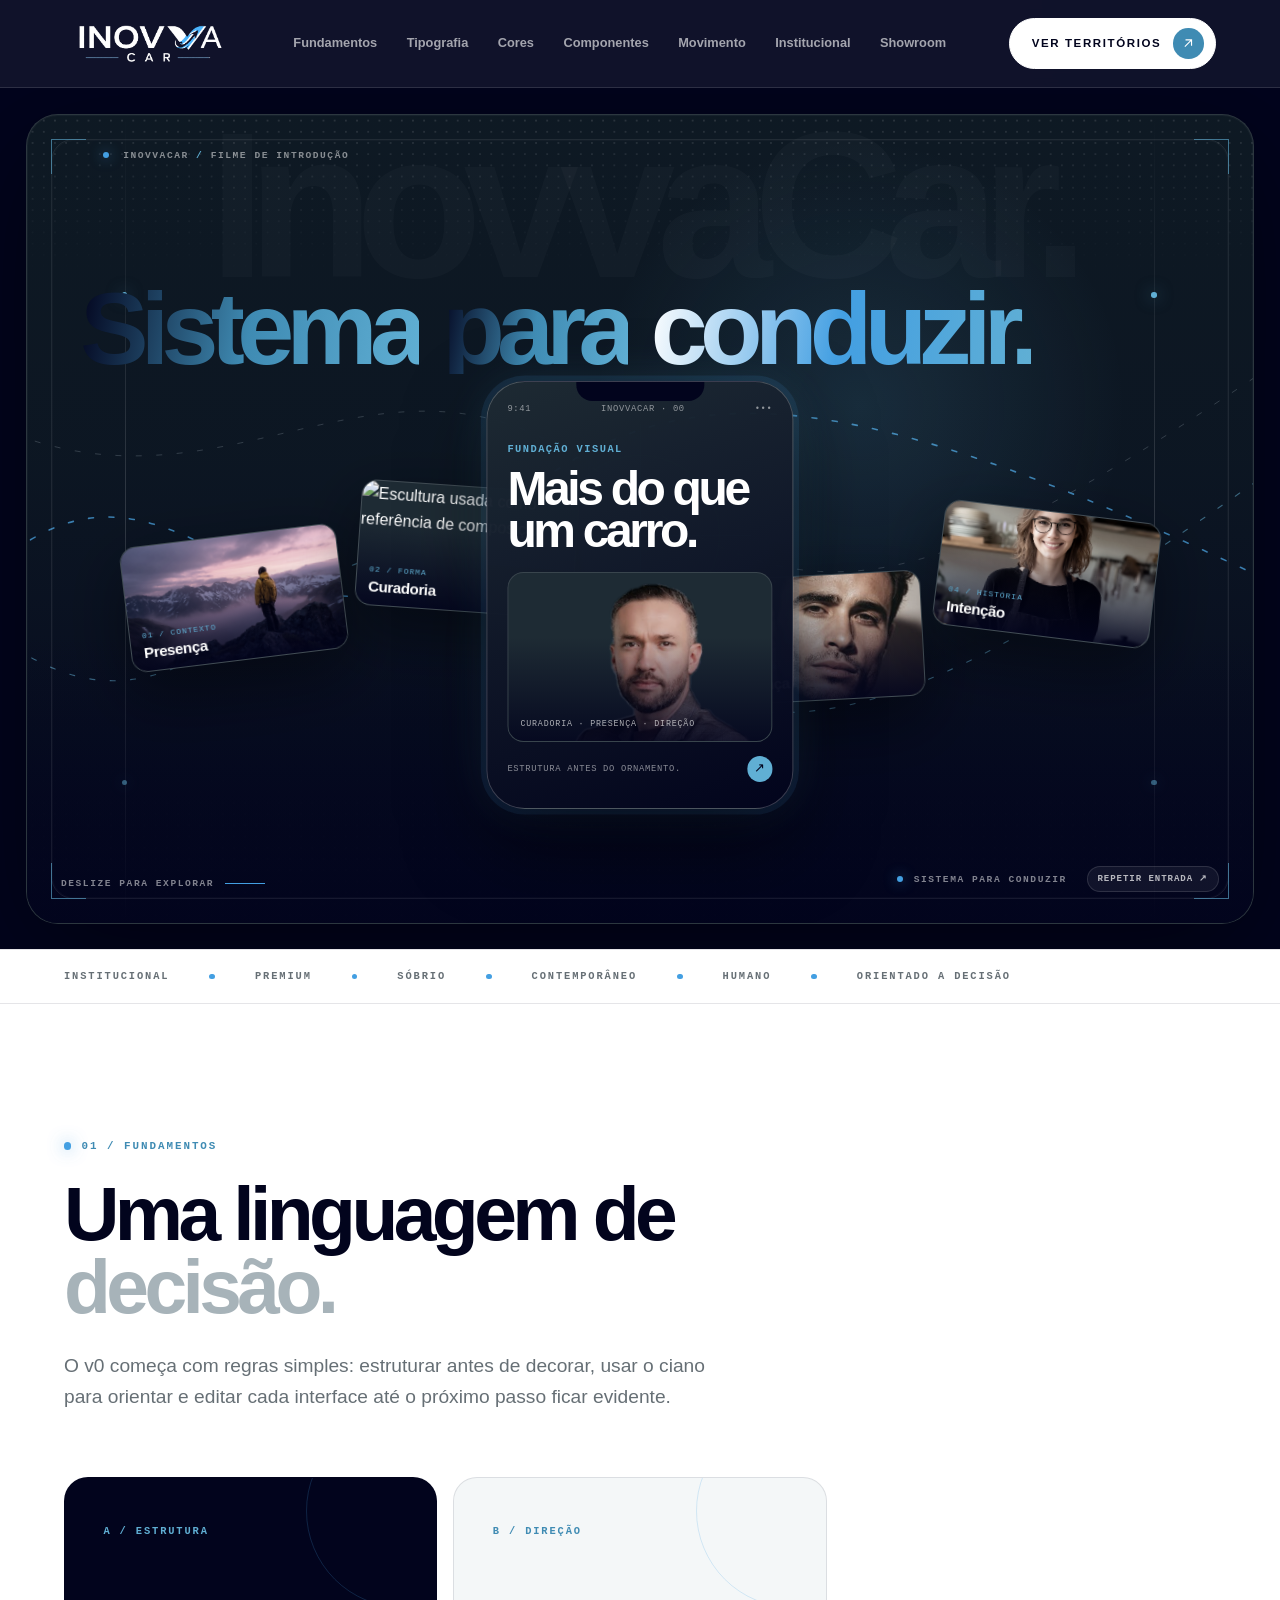
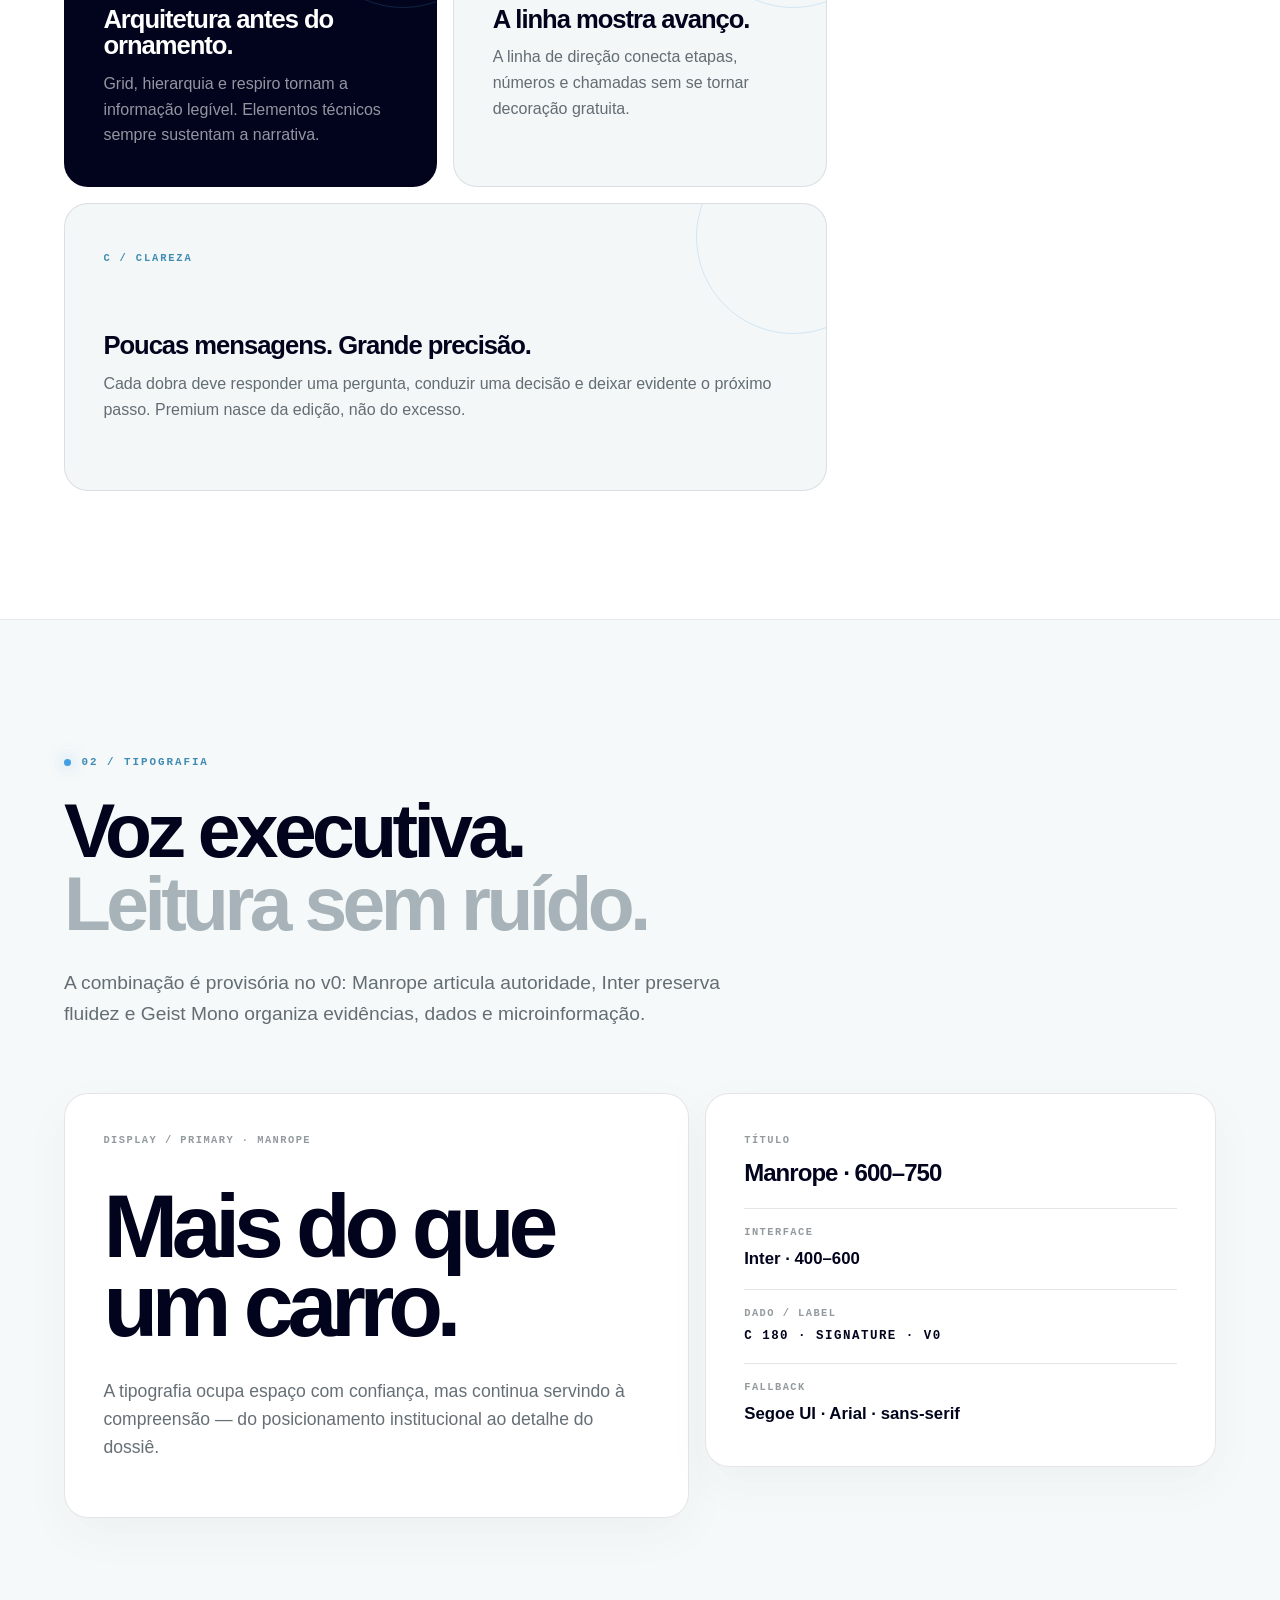
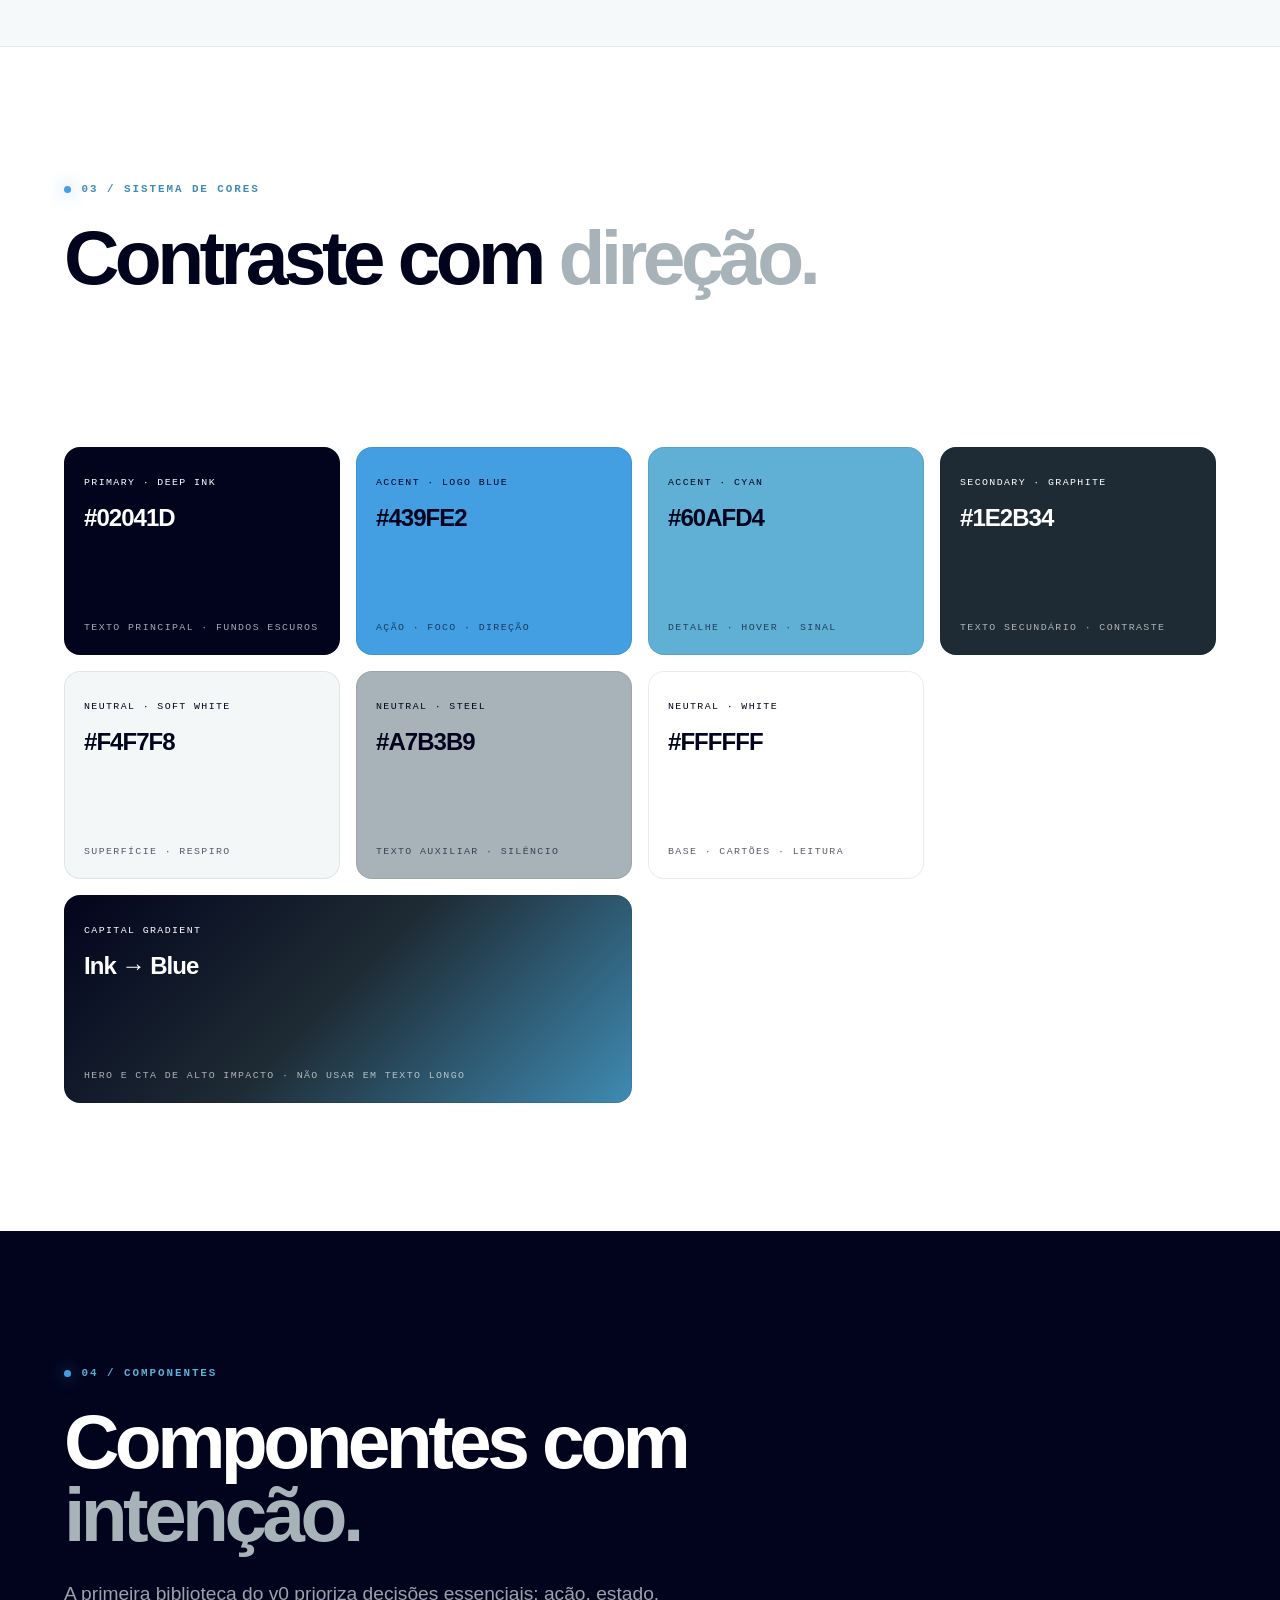
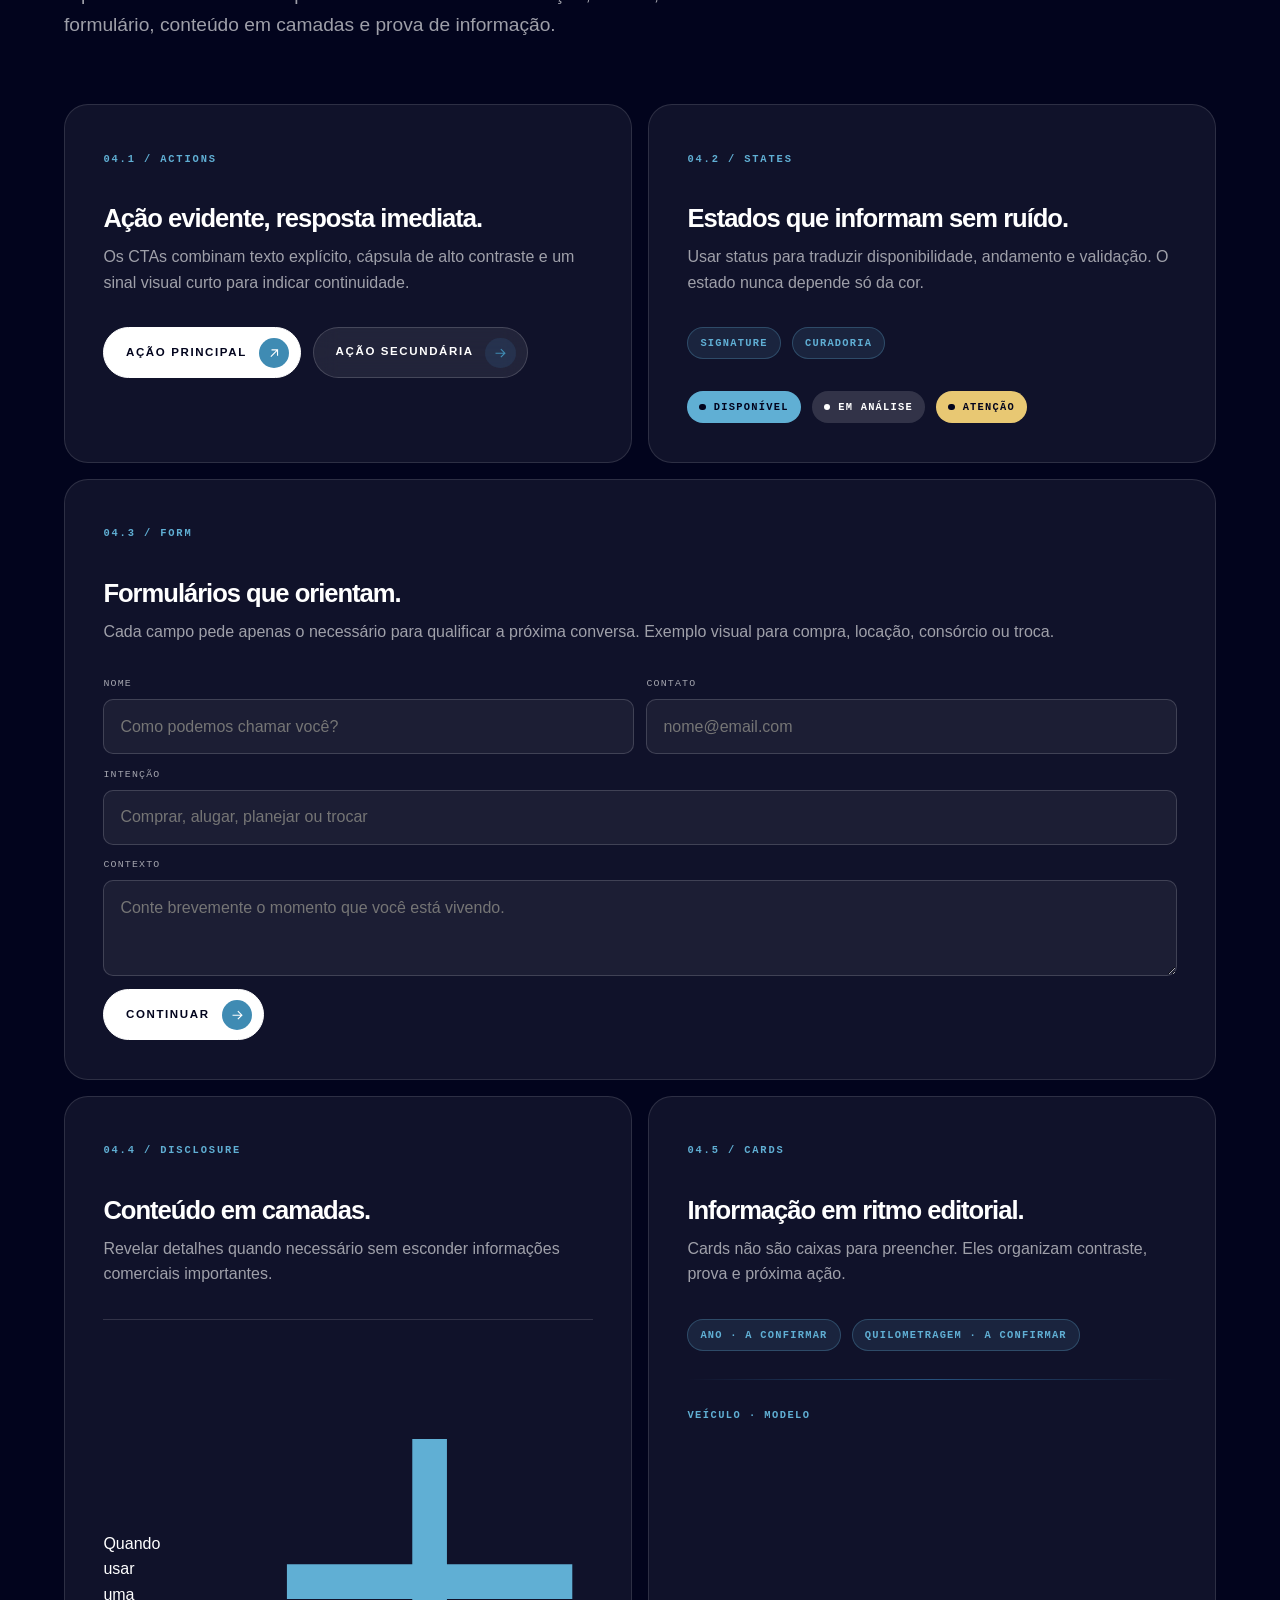
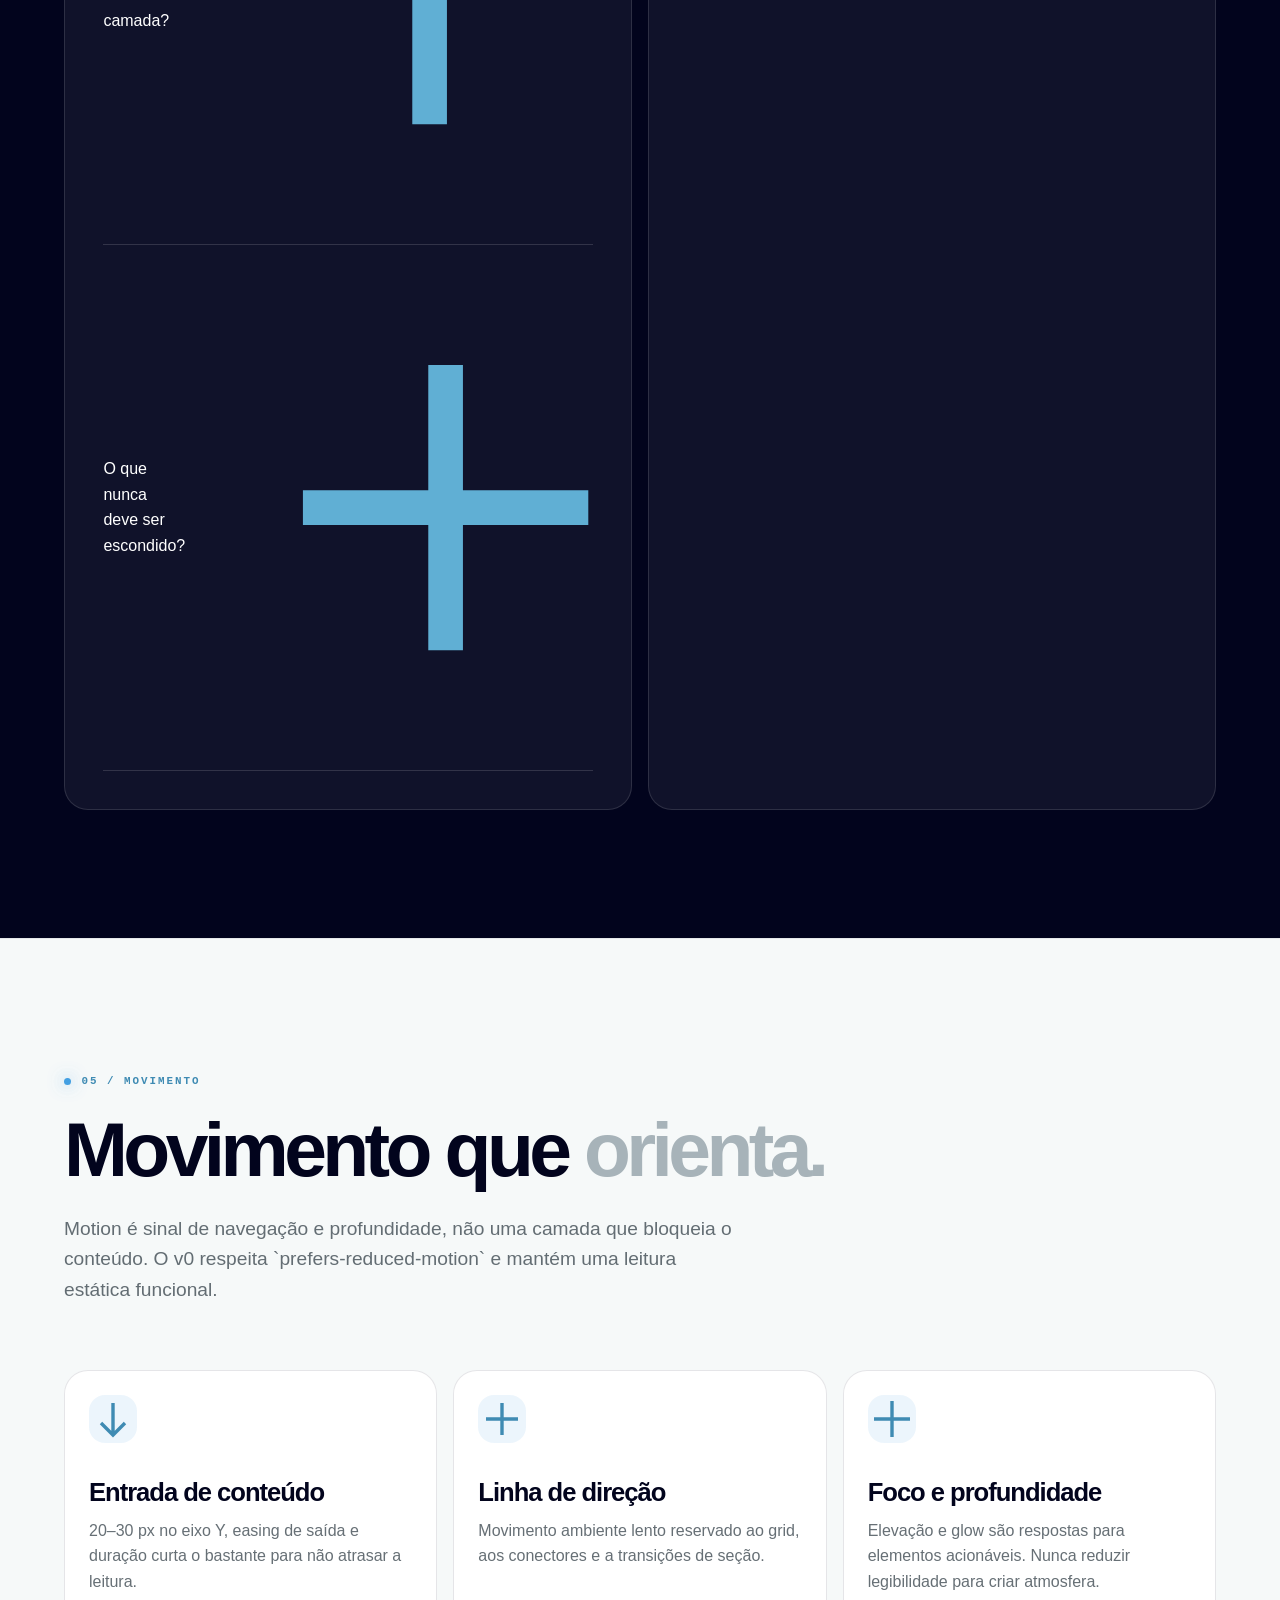
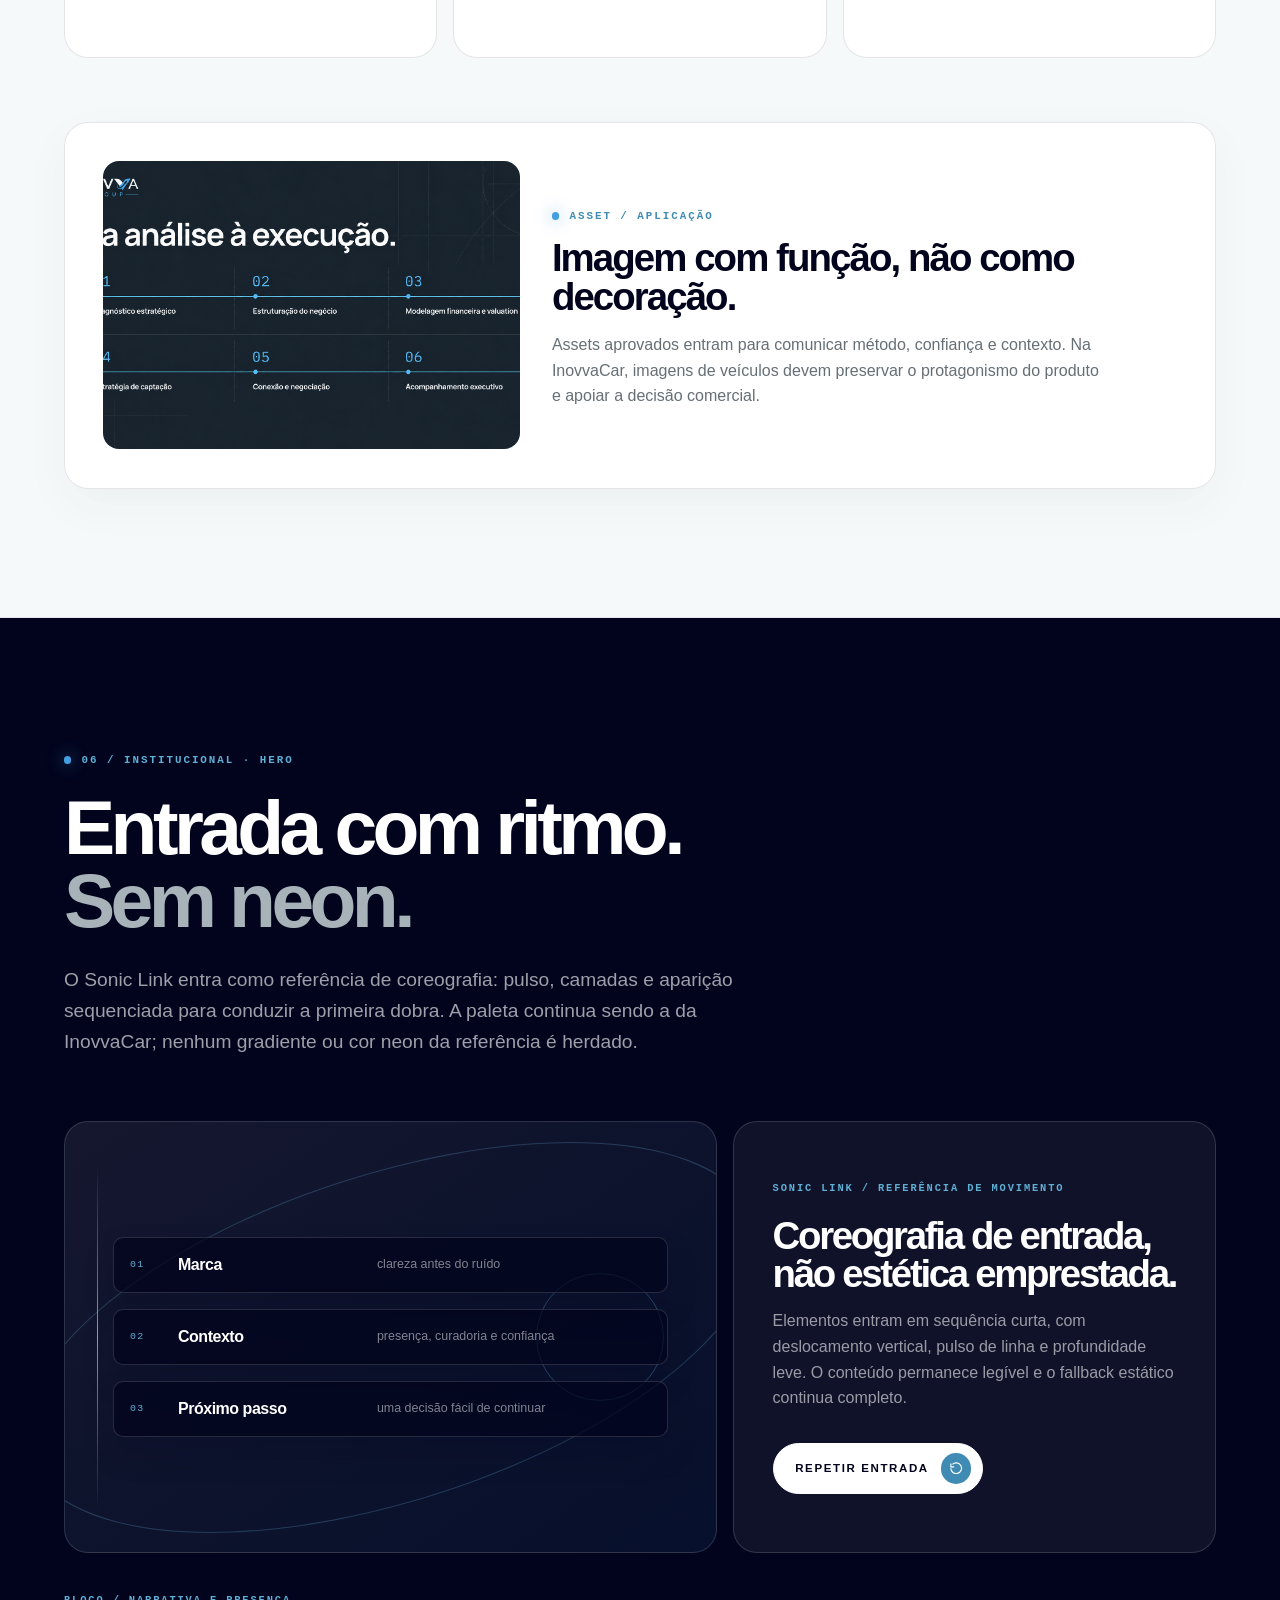
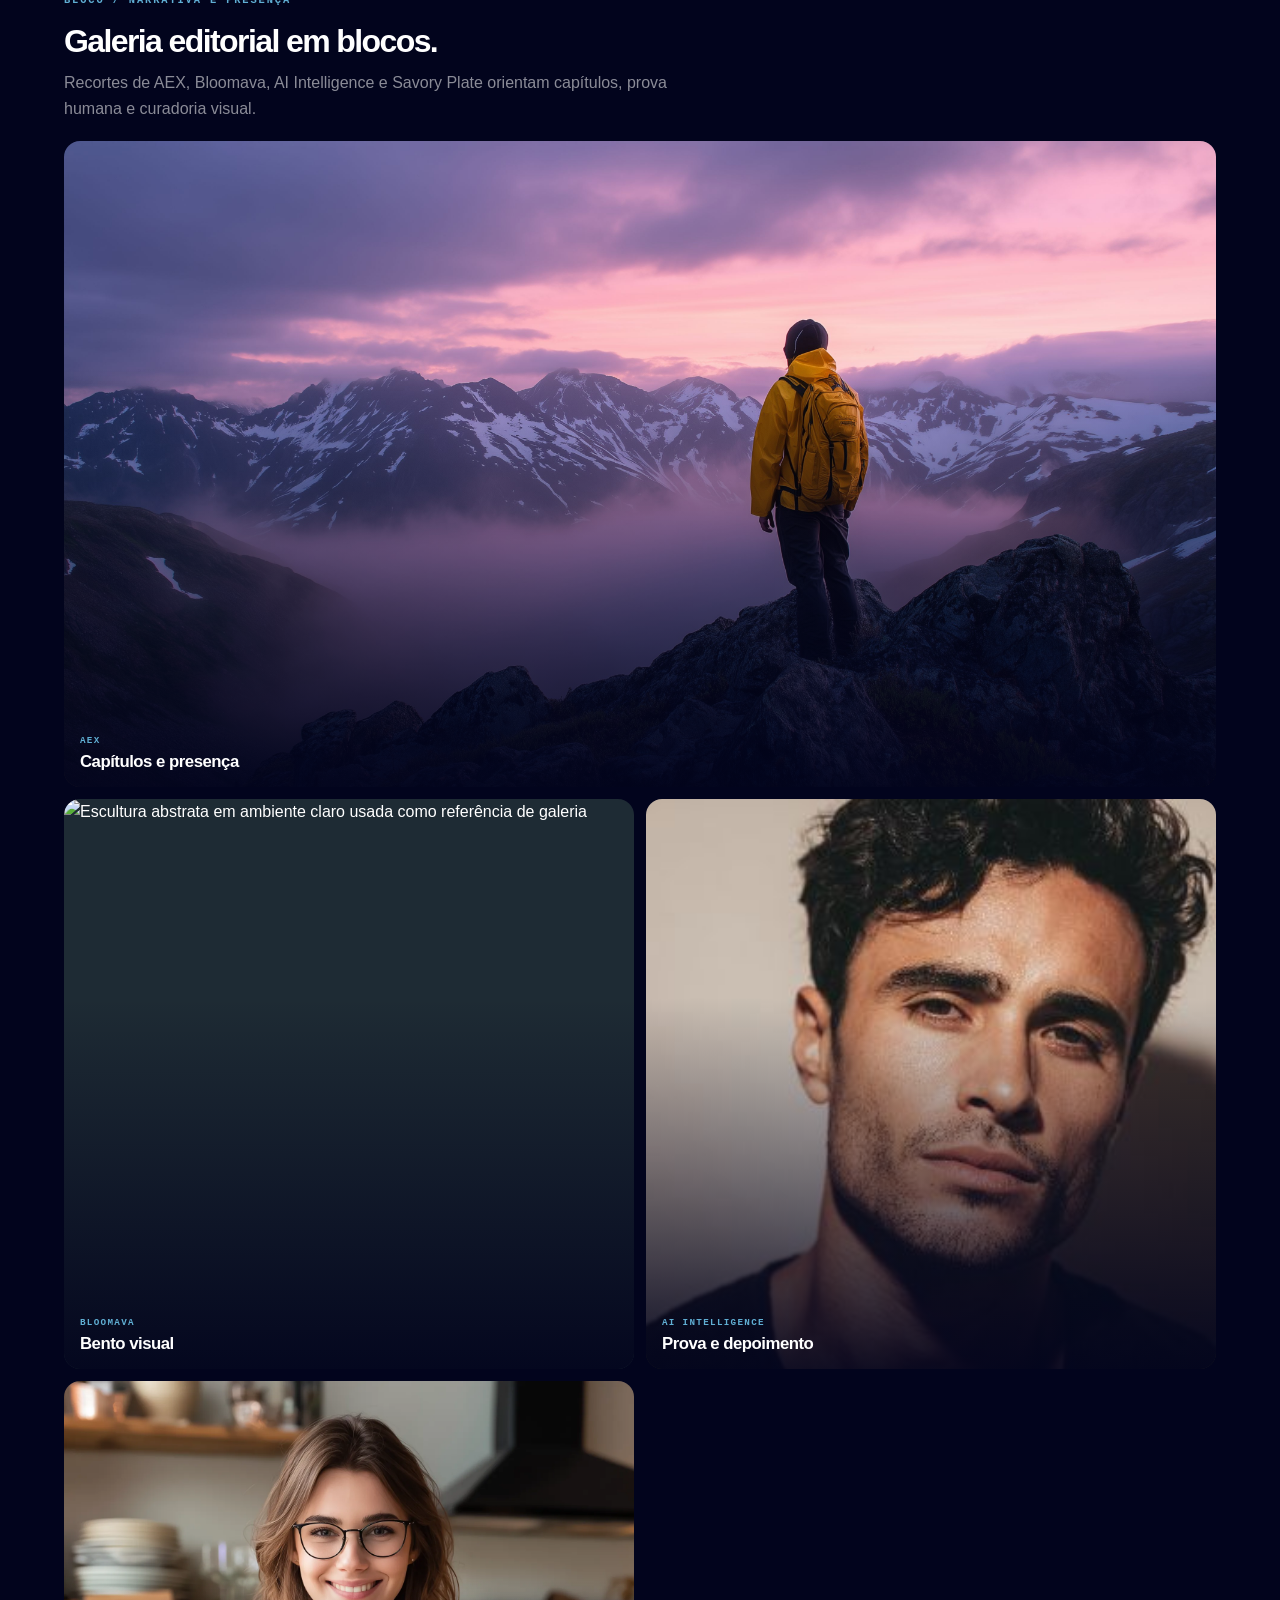
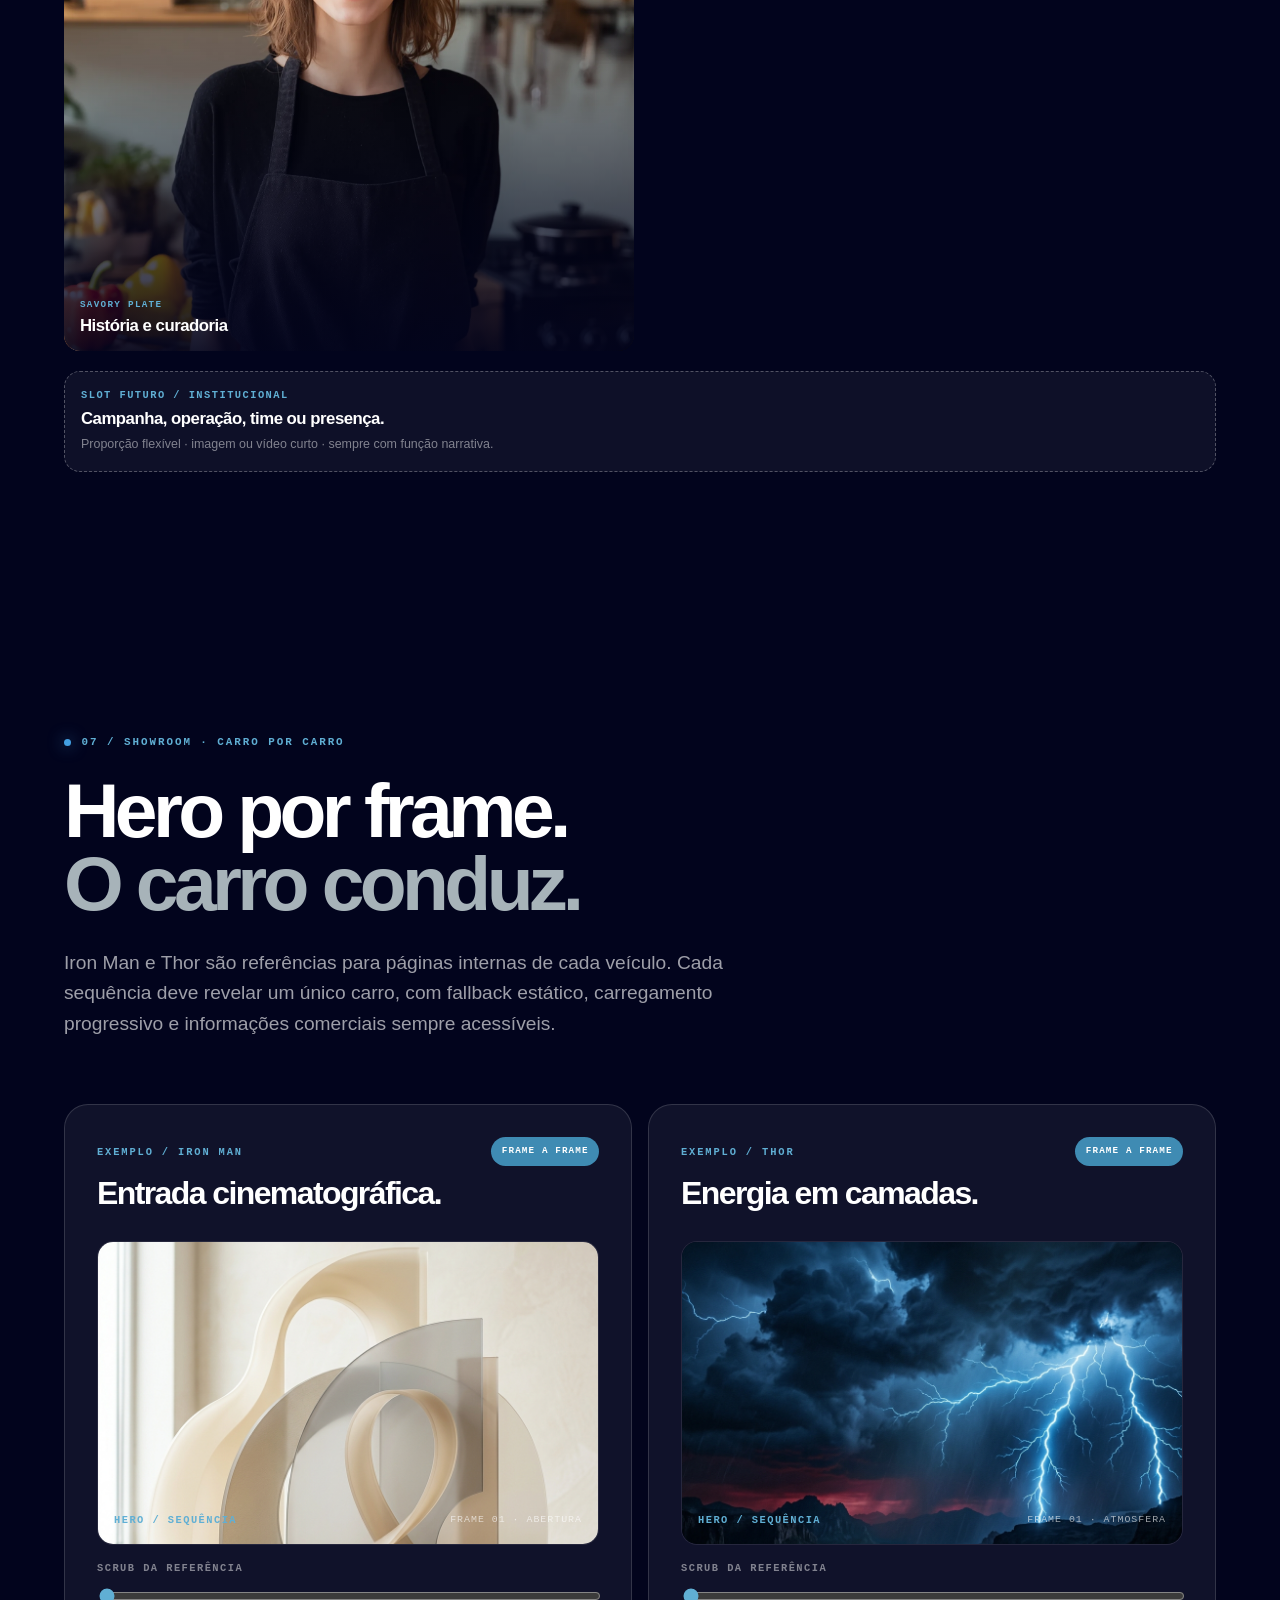
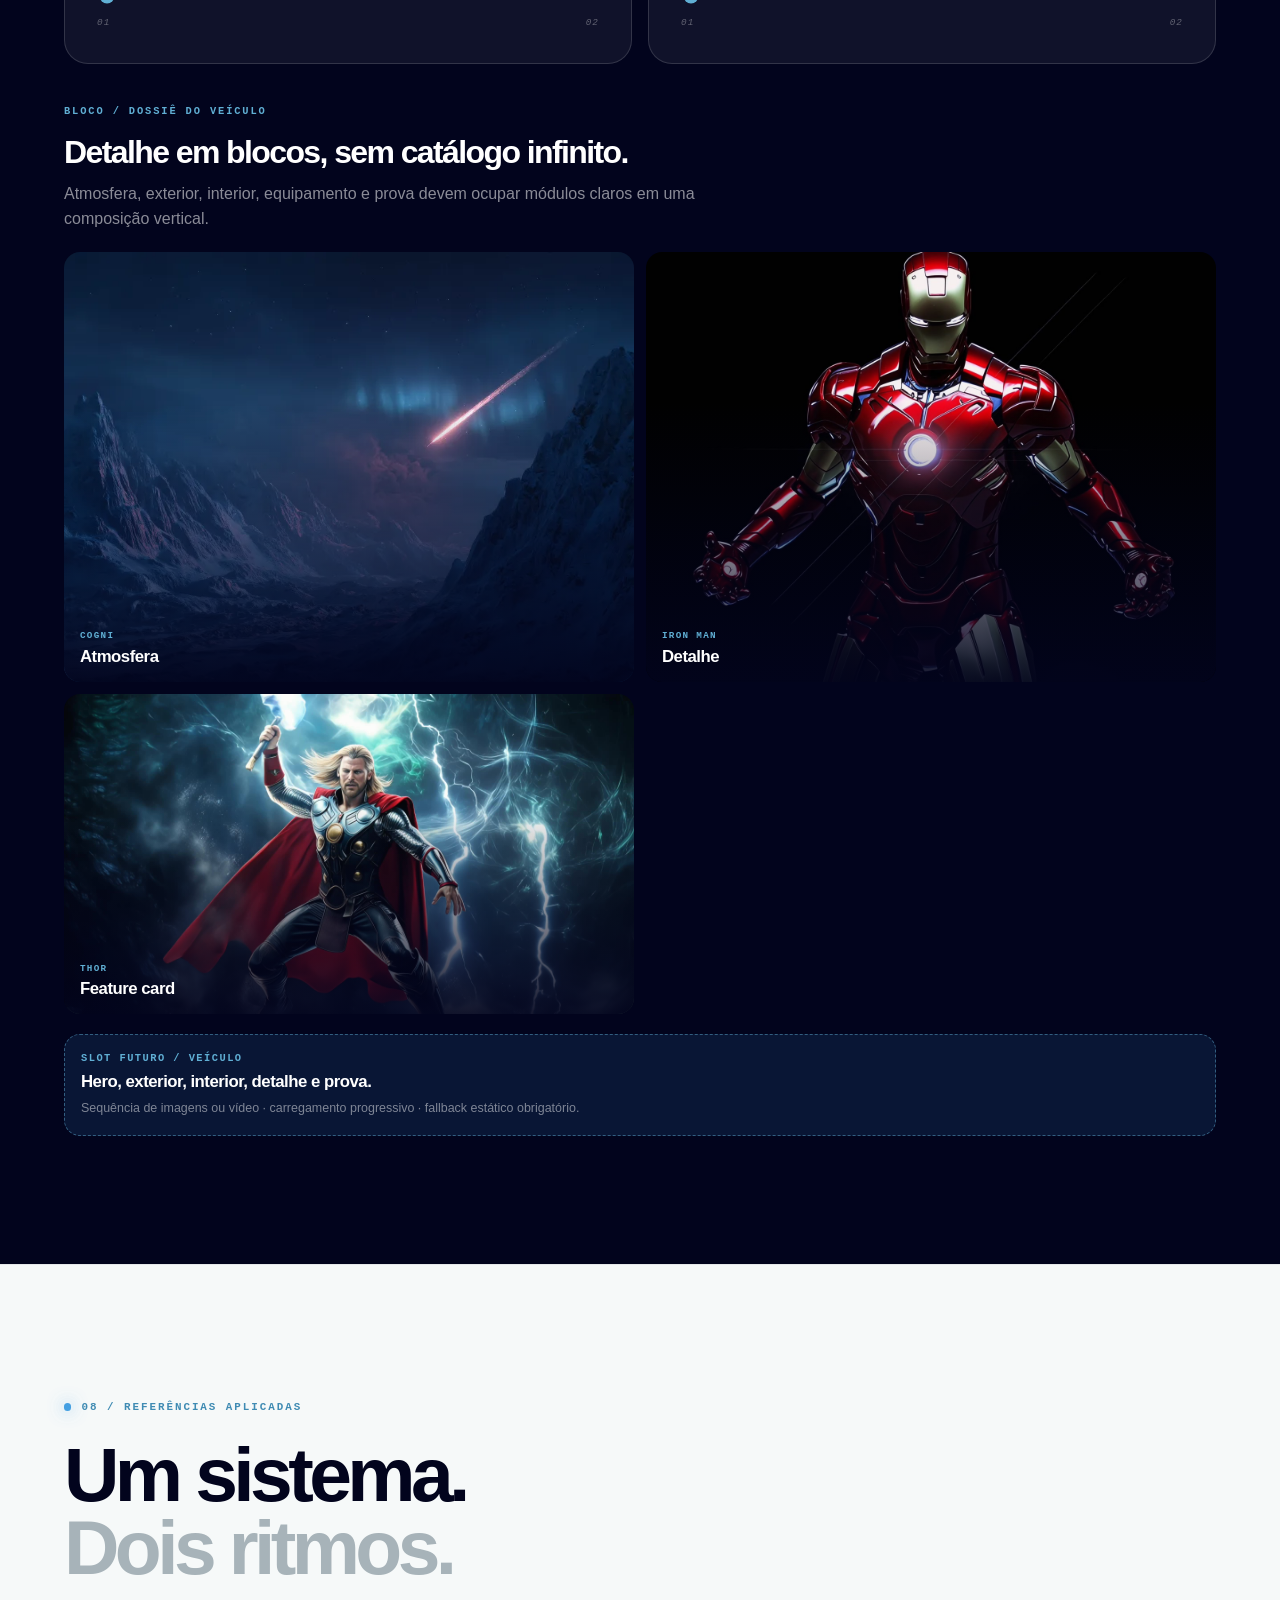
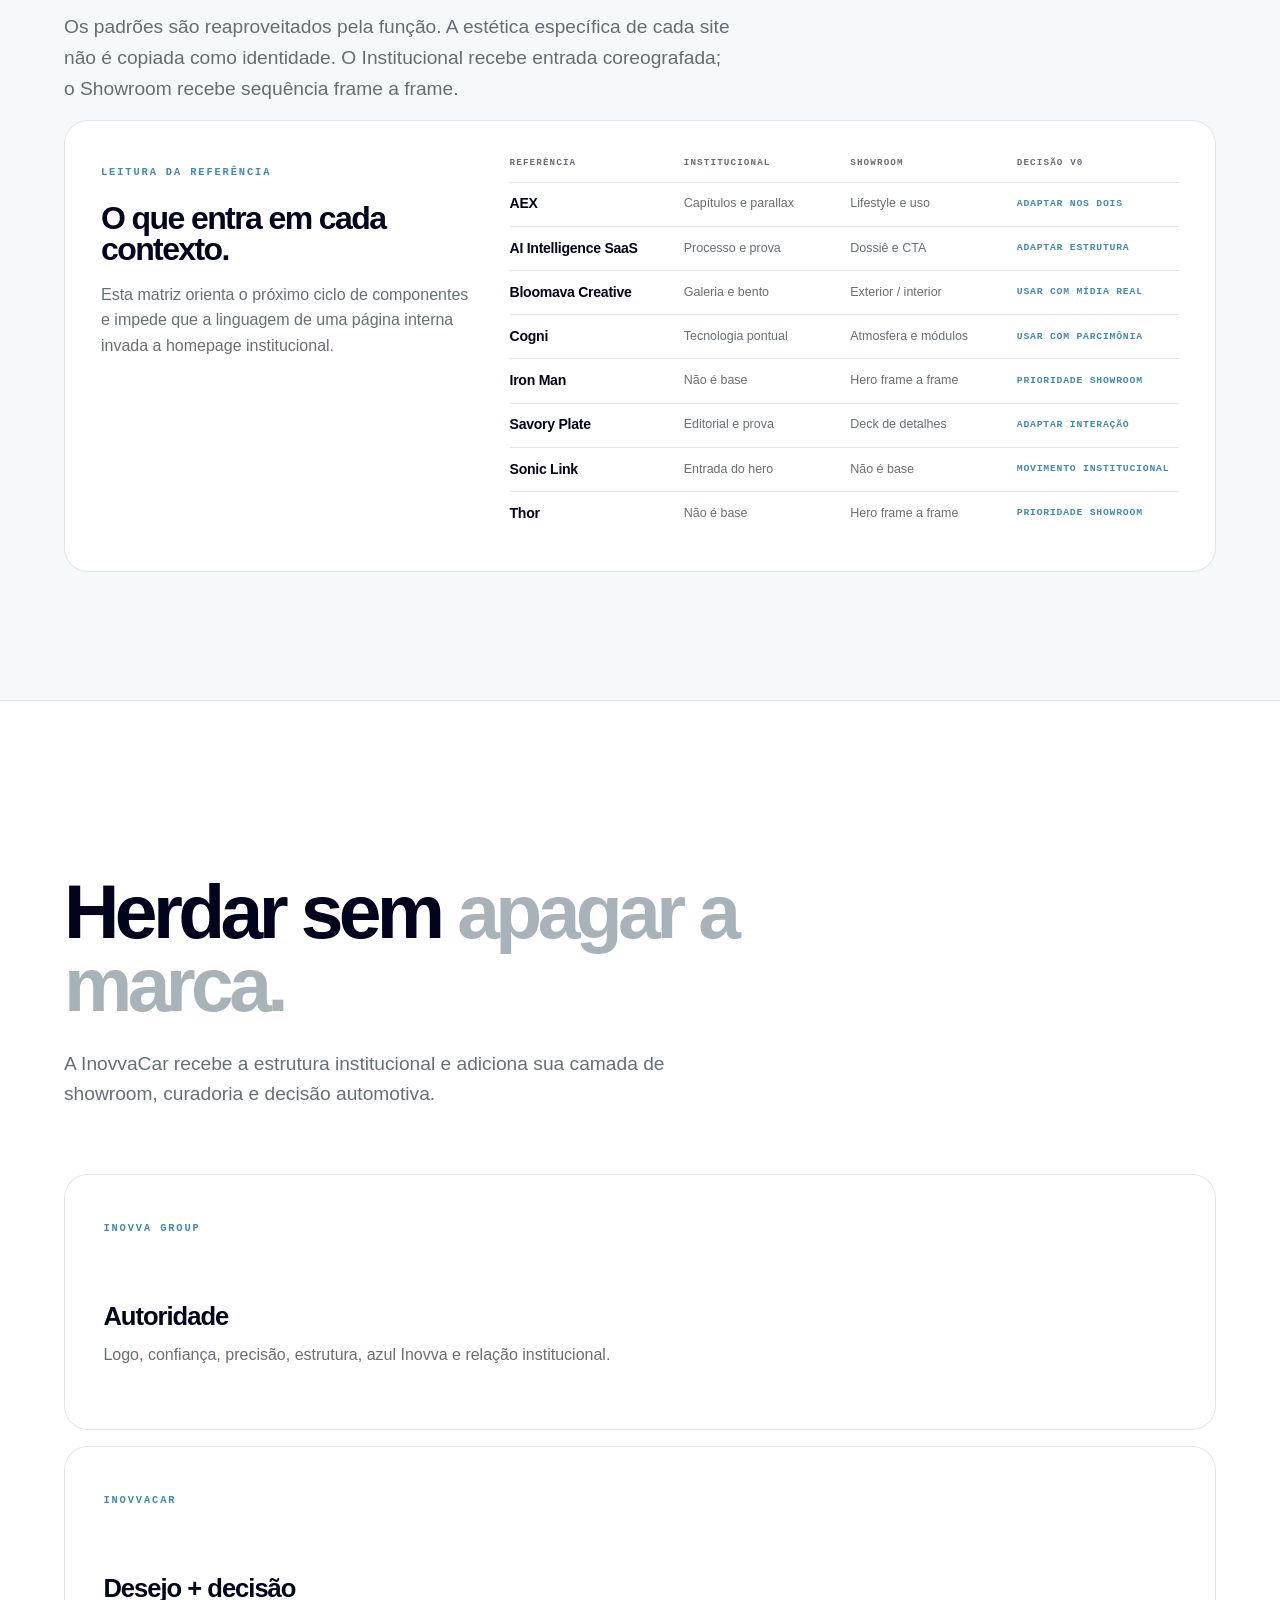
==== design-system/index.html @ fdee08dd "first commit" ====
<!doctype html>
<html lang="pt-BR">
  <head>
    <meta charset="utf-8" />
    <meta name="viewport" content="width=device-width, initial-scale=1" />
    <meta name="theme-color" content="#02041d" />
    <meta name="description" content="Design System v0 da InovvaCar, herdando fundamentos institucionais da Inovva Group." />
    <title>InovvaCar — Design System v0</title>
    <link rel="stylesheet" href="styles/tokens.css" />
    <link rel="stylesheet" href="styles/base.css" />
    <link rel="stylesheet" href="styles/components.css" />
    <link rel="stylesheet" href="styles/motion.css" />
  </head>
  <body>
    <a class="skip-link" href="#main-content">Pular para o conteúdo</a>

    <div class="page-shell">
      <header class="site-header">
        <a class="brand-lockup" href="#top" aria-label="InovvaCar — voltar ao início">
          <img src="assets/brand/inovvacar-logo-claro.png" alt="InovvaCar" />
        </a>

        <nav class="site-nav" aria-label="Navegação principal">
          <a href="#fundamentos">Fundamentos</a>
          <a href="#tipografia">Tipografia</a>
          <a href="#cores">Cores</a>
          <a href="#componentes">Componentes</a>
          <a href="#movimento">Movimento</a>
          <a href="#institucional">Institucional</a>
          <a href="#showroom">Showroom</a>
        </nav>

        <div class="header-actions">
          <a class="button button--dark" href="#institucional">
            Ver territórios
            <svg viewBox="0 0 24 24" fill="none" stroke="currentColor" stroke-width="1.7" aria-hidden="true"><path d="m7 17 10-10M8 7h9v9" /></svg>
          </a>
          <button class="menu-trigger" type="button" data-menu-trigger aria-expanded="false" aria-controls="mobile-menu" aria-label="Abrir menu">
            <svg viewBox="0 0 24 24" fill="none" stroke="currentColor" stroke-width="1.6" aria-hidden="true"><path d="M4 7h16M4 12h16M4 17h16" /></svg>
          </button>
        </div>
      </header>

      <nav class="mobile-menu" id="mobile-menu" data-mobile-menu aria-label="Navegação móvel">
        <a href="#fundamentos">Fundamentos</a>
        <a href="#tipografia">Tipografia</a>
        <a href="#cores">Cores</a>
        <a href="#componentes">Componentes</a>
        <a href="#movimento">Movimento</a>
        <a href="#institucional">Institucional</a>
        <a href="#showroom">Showroom</a>
        <span class="mono-label">InovvaCar · Design System v0</span>
      </nav>

      <main id="main-content">
        <section class="hero hero--sonic" id="top" data-sonic-hero>
          <div class="hero-sonic__stage is-intro" data-sonic-stage>
            <div class="hero-sonic__dots" aria-hidden="true"></div>
            <div class="hero-sonic__wash" aria-hidden="true"></div>
            <svg class="hero-sonic__wave" viewBox="0 0 1200 700" preserveAspectRatio="none" aria-hidden="true">
              <path class="hero-sonic__wave-line hero-sonic__wave-line--one" d="M-30 390 C150 250 250 520 430 370 S760 210 1230 410" />
              <path class="hero-sonic__wave-line hero-sonic__wave-line--two" d="M-30 450 C190 600 270 270 490 420 S820 560 1230 300" />
              <path class="hero-sonic__wave-line hero-sonic__wave-line--three" d="M-30 270 C200 360 350 170 560 310 S880 420 1230 210" />
            </svg>
            <span class="hero-sonic__inner-frame" aria-hidden="true"></span>
            <span class="hero-sonic__corner hero-sonic__corner--top-left" aria-hidden="true"></span>
            <span class="hero-sonic__corner hero-sonic__corner--top-right" aria-hidden="true"></span>
            <span class="hero-sonic__corner hero-sonic__corner--bottom-left" aria-hidden="true"></span>
            <span class="hero-sonic__corner hero-sonic__corner--bottom-right" aria-hidden="true"></span>
            <span class="hero-sonic__axis hero-sonic__axis--left" aria-hidden="true"><i></i><i></i></span>
            <span class="hero-sonic__axis hero-sonic__axis--right" aria-hidden="true"><i></i><i></i></span>
            <span class="hero-sonic__crosshair" aria-hidden="true"></span>
            <span class="hero-sonic__sequence-label"><i></i> InovvaCar <b>/</b> Filme de introdução</span>

            <div class="hero-sonic__intro-word" data-sonic-intro-word aria-hidden="true">InovvaCar.</div>

            <h1 class="hero-sonic__main-title" data-sonic-main-title>
              <span class="hero-sonic__title-chunk">Sistema</span>
              <span class="hero-sonic__title-chunk">para</span>
              <span class="hero-sonic__title-chunk">conduzir.</span>
            </h1>

            <div class="hero-sonic__alt-title" data-sonic-alt-title aria-hidden="true">Clareza em movimento.</div>

            <div class="hero-sonic__resolve-title" data-sonic-resolve-title>
              <strong>Clareza para avançar.</strong>
              <span>Design System v0 · InovvaCar</span>
            </div>

            <div class="hero-sonic__device" data-sonic-device aria-label="Amostra central da aplicação do Design System InovvaCar">
              <div class="hero-sonic__device-notch" aria-hidden="true"></div>
              <div class="hero-sonic__device-top"><span>9:41</span><span>INOVVACAR · 00</span><span>•••</span></div>
              <div class="hero-sonic__device-head"><span class="mono-label">Fundação visual</span><strong>Mais do que<br />um carro.</strong></div>
              <div class="hero-sonic__device-media"><img src="assets/people/maicon-crossed-arms.png" alt="Pessoa em uma composição institucional da InovvaCar" /><span>Curadoria · presença · direção</span></div>
              <div class="hero-sonic__device-footer"><span>Estrutura antes do ornamento.</span><i>↗</i></div>
            </div>

            <div class="hero-sonic__cards" data-sonic-cards aria-label="Camadas visuais da composição do hero">
              <figure class="hero-sonic__card hero-sonic__card--one"><img src="assets/references/institutional/aex-mountain.jpg" alt="Paisagem usada como referência de narrativa" /><figcaption><span>01 / Contexto</span><strong>Presença</strong></figcaption></figure>
              <figure class="hero-sonic__card hero-sonic__card--two"><img src="assets/references/institutional/bloomava-sculpture.jpg" alt="Escultura usada como referência de composição" /><figcaption><span>02 / Forma</span><strong>Curadoria</strong></figcaption></figure>
              <figure class="hero-sonic__card hero-sonic__card--three"><img src="assets/references/institutional/ai-intelligence-portrait.jpg" alt="Retrato usado como referência de prova humana" /><figcaption><span>03 / Prova</span><strong>Confiança</strong></figcaption></figure>
              <figure class="hero-sonic__card hero-sonic__card--four"><img src="assets/references/institutional/savory-editorial.webp" alt="Retrato editorial usado como referência de narrativa" /><figcaption><span>04 / História</span><strong>Intenção</strong></figcaption></figure>
            </div>

            <div class="hero-sonic__flash" data-sonic-flash aria-hidden="true"></div>
            <div class="hero-sonic__meta-rail"><i></i><span data-sonic-meta>Fundação visual · InovvaCar</span><button type="button" data-sonic-replay>Repetir entrada ↗</button></div>
            <div class="hero-sonic__scroll-cue" aria-hidden="true"><span>Deslize para explorar</span><i></i></div>
          </div>
        </section>

        <div class="attribute-band" aria-label="Atributos do sistema">
          <span>Institucional</span><span>Premium</span><span>Sóbrio</span><span>Contemporâneo</span><span>Humano</span><span>Orientado a decisão</span>
        </div>

        <section class="section" id="fundamentos">
          <div class="container">
            <span class="eyebrow js-reveal">01 / Fundamentos</span>
            <h2 class="section-heading js-reveal js-reveal--delay-1">Uma linguagem de <span>decisão.</span></h2>
            <p class="section-intro js-reveal js-reveal--delay-2">O v0 começa com regras simples: estruturar antes de decorar, usar o ciano para orientar e editar cada interface até o próximo passo ficar evidente.</p>

            <div class="principles-grid" data-glow-grid>
              <article class="principle-card principle-card--dark js-reveal" data-glow-card>
                <span class="card-kicker">A / Estrutura</span>
                <h3>Arquitetura antes do ornamento.</h3>
                <p>Grid, hierarquia e respiro tornam a informação legível. Elementos técnicos sempre sustentam a narrativa.</p>
              </article>
              <article class="principle-card js-reveal js-reveal--delay-1" data-glow-card>
                <span class="card-kicker">B / Direção</span>
                <h3>A linha mostra avanço.</h3>
                <p>A linha de direção conecta etapas, números e chamadas sem se tornar decoração gratuita.</p>
              </article>
              <article class="principle-card principle-card--wide js-reveal js-reveal--delay-2" data-glow-card>
                <span class="card-kicker">C / Clareza</span>
                <h3>Poucas mensagens. Grande precisão.</h3>
                <p>Cada dobra deve responder uma pergunta, conduzir uma decisão e deixar evidente o próximo passo. Premium nasce da edição, não do excesso.</p>
              </article>
            </div>
          </div>
        </section>

        <section class="section section--soft" id="tipografia">
          <div class="container">
            <span class="eyebrow js-reveal">02 / Tipografia</span>
            <h2 class="section-heading js-reveal js-reveal--delay-1">Voz executiva.<br /><span>Leitura sem ruído.</span></h2>
            <p class="section-intro js-reveal js-reveal--delay-2">A combinação é provisória no v0: Manrope articula autoridade, Inter preserva fluidez e Geist Mono organiza evidências, dados e microinformação.</p>

            <div class="type-layout">
              <article class="type-specimen js-reveal">
                <span class="mono-label">Display / Primary · Manrope</span>
                <div class="type-specimen__display">Mais do que um carro.</div>
                <p class="type-specimen__body">A tipografia ocupa espaço com confiança, mas continua servindo à compreensão — do posicionamento institucional ao detalhe do dossiê.</p>
              </article>
              <div class="type-notes js-reveal js-reveal--delay-1">
                <div class="type-note"><span class="mono-label">Título</span><div class="type-note__sample type-note__sample--display">Manrope · 600–750</div></div>
                <div class="type-note"><span class="mono-label">Interface</span><div class="type-note__sample">Inter · 400–600</div></div>
                <div class="type-note"><span class="mono-label">Dado / label</span><div class="type-note__sample type-note__sample--mono">C 180 · Signature · v0</div></div>
                <div class="type-note"><span class="mono-label">Fallback</span><div class="type-note__sample">Segoe UI · Arial · sans-serif</div></div>
              </div>
            </div>
          </div>
        </section>

        <section class="section" id="cores">
          <div class="container">
            <span class="eyebrow js-reveal">03 / Sistema de cores</span>
            <h2 class="section-heading js-reveal js-reveal--delay-1">Contraste com <span>direção.</span></h2>
            <p class="section-intro js-reveal js-reveal--delay-2">Deep Ink ancora confiança. Branco amplia respiro. O azul entra como movimento, prova e ação — nunca como massa indiscriminada.</p>

            <div class="swatch-grid">
              <article class="swatch-card swatch--ink js-reveal"><div><span class="swatch-card__label">Primary · Deep Ink</span><div class="swatch-card__value">#02041D</div></div><span class="swatch-card__meta">Texto principal · fundos escuros</span></article>
              <article class="swatch-card swatch--blue js-reveal js-reveal--delay-1"><div><span class="swatch-card__label">Accent · Logo Blue</span><div class="swatch-card__value">#439FE2</div></div><span class="swatch-card__meta">Ação · foco · direção</span></article>
              <article class="swatch-card swatch--cyan js-reveal js-reveal--delay-2"><div><span class="swatch-card__label">Accent · Cyan</span><div class="swatch-card__value">#60AFD4</div></div><span class="swatch-card__meta">Detalhe · hover · sinal</span></article>
              <article class="swatch-card swatch--graphite js-reveal js-reveal--delay-3"><div><span class="swatch-card__label">Secondary · Graphite</span><div class="swatch-card__value">#1E2B34</div></div><span class="swatch-card__meta">Texto secundário · contraste</span></article>
              <article class="swatch-card swatch--surface js-reveal"><div><span class="swatch-card__label">Neutral · Soft White</span><div class="swatch-card__value">#F4F7F8</div></div><span class="swatch-card__meta">Superfície · respiro</span></article>
              <article class="swatch-card swatch--silver js-reveal js-reveal--delay-1"><div><span class="swatch-card__label">Neutral · Steel</span><div class="swatch-card__value">#A7B3B9</div></div><span class="swatch-card__meta">Texto auxiliar · silêncio</span></article>
              <article class="swatch-card swatch--white js-reveal js-reveal--delay-2"><div><span class="swatch-card__label">Neutral · White</span><div class="swatch-card__value">#FFFFFF</div></div><span class="swatch-card__meta">Base · cartões · leitura</span></article>
              <article class="swatch-card swatch--gradient swatch-card--wide js-reveal js-reveal--delay-3"><div><span class="swatch-card__label">Capital Gradient</span><div class="swatch-card__value">Ink → Blue</div></div><span class="swatch-card__meta">Hero e CTA de alto impacto · não usar em texto longo</span></article>
            </div>
          </div>
        </section>

        <section class="section section--dark" id="componentes">
          <div class="container">
            <span class="eyebrow js-reveal">04 / Componentes</span>
            <h2 class="section-heading js-reveal js-reveal--delay-1">Componentes com <span>intenção.</span></h2>
            <p class="section-intro js-reveal js-reveal--delay-2">A primeira biblioteca do v0 prioriza decisões essenciais: ação, estado, formulário, conteúdo em camadas e prova de informação.</p>

            <div class="component-grid">
              <article class="component-card js-reveal">
                <span class="card-kicker">04.1 / Actions</span>
                <h3>Ação evidente, resposta imediata.</h3>
                <p>Os CTAs combinam texto explícito, cápsula de alto contraste e um sinal visual curto para indicar continuidade.</p>
                <div class="button-row"><a class="button button--dark" href="#top">Ação principal <svg viewBox="0 0 24 24" fill="none" stroke="currentColor" stroke-width="1.7" aria-hidden="true"><path d="m7 17 10-10M8 7h9v9" /></svg></a><a class="button button--secondary" href="#cores">Ação secundária <svg viewBox="0 0 24 24" fill="none" stroke="currentColor" stroke-width="1.7" aria-hidden="true"><path d="M5 12h14m-6-6 6 6-6 6" /></svg></a></div>
              </article>

              <article class="component-card js-reveal js-reveal--delay-1">
                <span class="card-kicker">04.2 / States</span>
                <h3>Estados que informam sem ruído.</h3>
                <p>Usar status para traduzir disponibilidade, andamento e validação. O estado nunca depende só da cor.</p>
                <div class="tag-row"><span class="tag">Signature</span><span class="tag">Curadoria</span></div>
                <div class="status-row"><span class="status">Disponível</span><span class="status status--muted">Em análise</span><span class="status status--warning">Atenção</span></div>
              </article>

              <article class="component-card component-card--wide js-reveal js-reveal--delay-2">
                <span class="card-kicker">04.3 / Form</span>
                <h3>Formulários que orientam.</h3>
                <p>Cada campo pede apenas o necessário para qualificar a próxima conversa. Exemplo visual para compra, locação, consórcio ou troca.</p>
                <form class="form-demo" onsubmit="return false">
                  <div class="field"><label for="name">Nome</label><input id="name" type="text" placeholder="Como podemos chamar você?" /></div>
                  <div class="field"><label for="contact">Contato</label><input id="contact" type="email" placeholder="nome@email.com" /></div>
                  <div class="field field--full"><label for="intent">Intenção</label><input id="intent" type="text" placeholder="Comprar, alugar, planejar ou trocar" /></div>
                  <div class="field field--full"><label for="message">Contexto</label><textarea id="message" placeholder="Conte brevemente o momento que você está vivendo."></textarea></div>
                  <div><button class="button button--dark" type="submit">Continuar <svg viewBox="0 0 24 24" fill="none" stroke="currentColor" stroke-width="1.7" aria-hidden="true"><path d="M5 12h14m-6-6 6 6-6 6" /></svg></button></div>
                </form>
              </article>

              <article class="component-card js-reveal">
                <span class="card-kicker">04.4 / Disclosure</span>
                <h3>Conteúdo em camadas.</h3>
                <p>Revelar detalhes quando necessário sem esconder informações comerciais importantes.</p>
                <div class="accordion">
                  <div class="accordion__item"><button class="accordion__trigger" type="button" aria-expanded="false" data-accordion-trigger><span>Quando usar uma camada?</span><svg viewBox="0 0 24 24" fill="none" stroke="currentColor" stroke-width="1.7" aria-hidden="true"><path d="M12 5v14M5 12h14" /></svg></button><div class="accordion__panel">Para dossiês, perguntas frequentes e especificações extensas. O resumo deve continuar visível antes da expansão.</div></div>
                  <div class="accordion__item"><button class="accordion__trigger" type="button" aria-expanded="false" data-accordion-trigger><span>O que nunca deve ser escondido?</span><svg viewBox="0 0 24 24" fill="none" stroke="currentColor" stroke-width="1.7" aria-hidden="true"><path d="M12 5v14M5 12h14" /></svg></button><div class="accordion__panel">Preço, disponibilidade, condição, contato e o próximo passo comercial.</div></div>
                </div>
              </article>

              <article class="component-card js-reveal js-reveal--delay-1">
                <span class="card-kicker">04.5 / Cards</span>
                <h3>Informação em ritmo editorial.</h3>
                <p>Cards não são caixas para preencher. Eles organizam contraste, prova e próxima ação.</p>
                <div class="tag-row"><span class="tag">Ano · a confirmar</span><span class="tag">Quilometragem · a confirmar</span></div>
                <div class="rule"></div>
                <span class="mono-label" style="color: var(--color-cyan);">Veículo · modelo</span>
              </article>
            </div>
          </div>
        </section>

        <section class="section section--soft" id="movimento">
          <div class="container">
            <span class="eyebrow js-reveal">05 / Movimento</span>
            <h2 class="section-heading js-reveal js-reveal--delay-1">Movimento que <span>orienta.</span></h2>
            <p class="section-intro js-reveal js-reveal--delay-2">Motion é sinal de navegação e profundidade, não uma camada que bloqueia o conteúdo. O v0 respeita `prefers-reduced-motion` e mantém uma leitura estática funcional.</p>

            <div class="motion-grid">
              <article class="motion-card js-reveal"><div class="motion-icon"><svg viewBox="0 0 24 24" fill="none" stroke="currentColor" stroke-width="1.7" aria-hidden="true"><path d="M12 4v16m-6-6 6 6 6-6" /></svg></div><h3>Entrada de conteúdo</h3><p>20–30 px no eixo Y, easing de saída e duração curta o bastante para não atrasar a leitura.</p></article>
              <article class="motion-card ambient-beam js-reveal js-reveal--delay-1"><div class="motion-icon"><svg viewBox="0 0 24 24" fill="none" stroke="currentColor" stroke-width="1.7" aria-hidden="true"><path d="M4 12h16M12 4v16" /></svg></div><h3>Linha de direção</h3><p>Movimento ambiente lento reservado ao grid, aos conectores e a transições de seção.</p></article>
              <article class="motion-card js-reveal js-reveal--delay-2"><div class="motion-icon"><svg viewBox="0 0 24 24" fill="none" stroke="currentColor" stroke-width="1.7" aria-hidden="true"><path d="M12 3v18M3 12h18" /></svg></div><h3>Foco e profundidade</h3><p>Elevação e glow são respostas para elementos acionáveis. Nunca reduzir legibilidade para criar atmosfera.</p></article>
            </div>

            <div class="asset-card js-reveal js-reveal--delay-2">
              <div class="asset-card__media"><img src="assets/method/kv-method.png" alt="Imagem de referência para apresentação de método" loading="lazy" /></div>
              <div class="asset-card__copy"><span class="eyebrow">Asset / Aplicação</span><h3>Imagem com função, não como decoração.</h3><p>Assets aprovados entram para comunicar método, confiança e contexto. Na InovvaCar, imagens de veículos devem preservar o protagonismo do produto e apoiar a decisão comercial.</p></div>
            </div>
          </div>
        </section>

        <section class="section section--dark" id="institucional">
          <div class="container">
            <span class="eyebrow js-reveal">06 / Institucional · hero</span>
            <h2 class="section-heading js-reveal js-reveal--delay-1">Entrada com ritmo.<br /><span>Sem neon.</span></h2>
            <p class="section-intro js-reveal js-reveal--delay-2">O Sonic Link entra como referência de coreografia: pulso, camadas e aparição sequenciada para conduzir a primeira dobra. A paleta continua sendo a da InovvaCar; nenhum gradiente ou cor neon da referência é herdado.</p>

            <div class="entry-demo js-reveal js-reveal--delay-2" data-entry-demo>
              <div class="entry-demo__visual" aria-label="Amostra de entrada sequenciada do hero institucional">
                <span class="entry-demo__pulse"></span>
                <span class="entry-demo__line entry-demo__line--one"><i>01</i><strong>Marca</strong><em>clareza antes do ruído</em></span>
                <span class="entry-demo__line entry-demo__line--two"><i>02</i><strong>Contexto</strong><em>presença, curadoria e confiança</em></span>
                <span class="entry-demo__line entry-demo__line--three"><i>03</i><strong>Próximo passo</strong><em>uma decisão fácil de continuar</em></span>
                <span class="entry-demo__axis"></span>
              </div>
              <div class="entry-demo__copy"><span class="card-kicker">Sonic Link / referência de movimento</span><h3>Coreografia de entrada, não estética emprestada.</h3><p>Elementos entram em sequência curta, com deslocamento vertical, pulso de linha e profundidade leve. O conteúdo permanece legível e o fallback estático continua completo.</p><button class="button button--dark" type="button" data-entry-replay>Repetir entrada <svg viewBox="0 0 24 24" fill="none" stroke="currentColor" stroke-width="1.7" aria-hidden="true"><path d="M4 12a8 8 0 1 0 2.34-5.66M4 5v5h5" /></svg></button></div>
            </div>

            <div class="media-gallery media-gallery--institutional js-reveal" aria-label="Galeria de referências para o institucional">
              <div class="media-gallery__heading"><span class="card-kicker">Bloco / Narrativa e presença</span><h3>Galeria editorial em blocos.</h3><p>Recortes de AEX, Bloomava, AI Intelligence e Savory Plate orientam capítulos, prova humana e curadoria visual.</p></div>
              <div class="media-gallery__track">
                <figure class="media-tile media-tile--large"><img src="assets/references/institutional/aex-mountain.jpg" alt="Paisagem de montanha usada como referência de narrativa editorial" loading="lazy" /><figcaption><span>AEX</span><strong>Capítulos e presença</strong></figcaption></figure>
                <figure class="media-tile"><img src="assets/references/institutional/bloomava-sculpture.jpg" alt="Escultura abstrata em ambiente claro usada como referência de galeria" loading="lazy" /><figcaption><span>Bloomava</span><strong>Bento visual</strong></figcaption></figure>
                <figure class="media-tile"><img src="assets/references/institutional/ai-intelligence-portrait.jpg" alt="Retrato usado como referência de prova humana" loading="lazy" /><figcaption><span>AI Intelligence</span><strong>Prova e depoimento</strong></figcaption></figure>
                <figure class="media-tile"><img src="assets/references/institutional/savory-editorial.webp" alt="Retrato editorial usado como referência de conteúdo" loading="lazy" /><figcaption><span>Savory Plate</span><strong>História e curadoria</strong></figcaption></figure>
              </div>
            </div>

            <div class="slot-card js-reveal"><span class="mono-label">Slot futuro / Institucional</span><strong>Campanha, operação, time ou presença.</strong><small>Proporção flexível · imagem ou vídeo curto · sempre com função narrativa.</small></div>
          </div>
        </section>

        <section class="section section--dark section--showroom" id="showroom">
          <div class="container">
            <span class="eyebrow js-reveal">07 / Showroom · carro por carro</span>
            <h2 class="section-heading js-reveal js-reveal--delay-1">Hero por frame.<br /><span>O carro conduz.</span></h2>
            <p class="section-intro js-reveal js-reveal--delay-2">Iron Man e Thor são referências para páginas internas de cada veículo. Cada sequência deve revelar um único carro, com fallback estático, carregamento progressivo e informações comerciais sempre acessíveis.</p>

            <div class="showroom-sequence-grid">
              <article class="sequence-panel js-reveal">
                <div class="sequence-panel__heading"><div><span class="card-kicker">Exemplo / Iron Man</span><h3>Entrada cinematográfica.</h3></div><span class="context-badge context-badge--blue">Frame a frame</span></div>
                <div class="sequence-demo" data-sequence-demo data-sequence-labels="Frame 01 · abertura|Frame 02 · aproximação">
                  <div class="sequence-demo__stage">
                    <img class="sequence-demo__frame is-active" data-sequence-frame src="assets/references/showroom/iron-man-hero.png" alt="Referência de abertura para hero interno de showroom" />
                    <img class="sequence-demo__frame" data-sequence-frame src="assets/references/showroom/iron-man-frame.jpg" alt="Referência de frame intermediário para hero interno de showroom" />
                    <div class="sequence-demo__hud"><span class="mono-label">Hero / sequência</span><span data-sequence-output>Frame 01 · abertura</span></div>
                  </div>
                  <label class="sequence-demo__range"><span class="mono-label">Scrub da referência</span><input type="range" min="0" max="1" step="1" value="0" data-sequence-range aria-label="Controlar amostra de sequência Iron Man" /><span class="sequence-demo__ticks" aria-hidden="true"><i>01</i><i>02</i></span></label>
                </div>
              </article>

              <article class="sequence-panel js-reveal js-reveal--delay-1">
                <div class="sequence-panel__heading"><div><span class="card-kicker">Exemplo / Thor</span><h3>Energia em camadas.</h3></div><span class="context-badge context-badge--blue">Frame a frame</span></div>
                <div class="sequence-demo" data-sequence-demo data-sequence-labels="Frame 01 · atmosfera|Frame 02 · detalhe">
                  <div class="sequence-demo__stage">
                    <img class="sequence-demo__frame is-active" data-sequence-frame src="assets/references/showroom/thor-storm.png" alt="Referência de atmosfera para hero interno de showroom" />
                    <img class="sequence-demo__frame" data-sequence-frame src="assets/references/showroom/thor-frame.jpg" alt="Referência de detalhe para hero interno de showroom" />
                    <div class="sequence-demo__hud"><span class="mono-label">Hero / sequência</span><span data-sequence-output>Frame 01 · atmosfera</span></div>
                  </div>
                  <label class="sequence-demo__range"><span class="mono-label">Scrub da referência</span><input type="range" min="0" max="1" step="1" value="0" data-sequence-range aria-label="Controlar amostra de sequência Thor" /><span class="sequence-demo__ticks" aria-hidden="true"><i>01</i><i>02</i></span></label>
                </div>
              </article>
            </div>

            <div class="media-gallery media-gallery--compact js-reveal" aria-label="Galeria de referências para showroom">
              <div class="media-gallery__heading"><span class="card-kicker">Bloco / Dossiê do veículo</span><h3>Detalhe em blocos, sem catálogo infinito.</h3><p>Atmosfera, exterior, interior, equipamento e prova devem ocupar módulos claros em uma composição vertical.</p></div>
              <div class="media-gallery__track">
                <figure class="media-tile"><img src="assets/references/showroom/cogni-cinematic.webp" alt="Paisagem cinematográfica usada como referência de atmosfera para showroom" loading="lazy" /><figcaption><span>Cogni</span><strong>Atmosfera</strong></figcaption></figure>
                <figure class="media-tile"><img src="assets/references/showroom/iron-man-frame.jpg" alt="Frame usado como referência de detalhe de veículo" loading="lazy" /><figcaption><span>Iron Man</span><strong>Detalhe</strong></figcaption></figure>
                <figure class="media-tile"><img src="assets/references/showroom/thor-frame.jpg" alt="Frame usado como referência de feature card de veículo" loading="lazy" /><figcaption><span>Thor</span><strong>Feature card</strong></figcaption></figure>
              </div>
            </div>

            <div class="slot-card slot-card--blue js-reveal"><span class="mono-label">Slot futuro / Veículo</span><strong>Hero, exterior, interior, detalhe e prova.</strong><small>Sequência de imagens ou vídeo · carregamento progressivo · fallback estático obrigatório.</small></div>
          </div>
        </section>

        <section class="section section--soft" id="referencias">
          <div class="container">
            <span class="eyebrow js-reveal">08 / Referências aplicadas</span>
            <h2 class="section-heading js-reveal js-reveal--delay-1">Um sistema.<br /><span>Dois ritmos.</span></h2>
            <p class="section-intro js-reveal js-reveal--delay-2">Os padrões são reaproveitados pela função. A estética específica de cada site não é copiada como identidade. O Institucional recebe entrada coreografada; o Showroom recebe sequência frame a frame.</p>

            <div class="reference-matrix js-reveal js-reveal--delay-2">
              <div class="reference-matrix__intro"><span class="card-kicker">Leitura da referência</span><h3>O que entra em cada contexto.</h3><p>Esta matriz orienta o próximo ciclo de componentes e impede que a linguagem de uma página interna invada a homepage institucional.</p></div>
              <div class="matrix-table" role="table" aria-label="Matriz de referências por contexto">
                <div class="matrix-row matrix-row--head" role="row"><span role="columnheader">Referência</span><span role="columnheader">Institucional</span><span role="columnheader">Showroom</span><span role="columnheader">Decisão v0</span></div>
                <div class="matrix-row" role="row"><strong>AEX</strong><span>Capítulos e parallax</span><span>Lifestyle e uso</span><b>Adaptar nos dois</b></div>
                <div class="matrix-row" role="row"><strong>AI Intelligence SaaS</strong><span>Processo e prova</span><span>Dossiê e CTA</span><b>Adaptar estrutura</b></div>
                <div class="matrix-row" role="row"><strong>Bloomava Creative</strong><span>Galeria e bento</span><span>Exterior / interior</span><b>Usar com mídia real</b></div>
                <div class="matrix-row" role="row"><strong>Cogni</strong><span>Tecnologia pontual</span><span>Atmosfera e módulos</span><b>Usar com parcimônia</b></div>
                <div class="matrix-row" role="row"><strong>Iron Man</strong><span>Não é base</span><span>Hero frame a frame</span><b>Prioridade showroom</b></div>
                <div class="matrix-row" role="row"><strong>Savory Plate</strong><span>Editorial e prova</span><span>Deck de detalhes</span><b>Adaptar interação</b></div>
                <div class="matrix-row" role="row"><strong>Sonic Link</strong><span>Entrada do hero</span><span>Não é base</span><b>Movimento institucional</b></div>
                <div class="matrix-row" role="row"><strong>Thor</strong><span>Não é base</span><span>Hero frame a frame</span><b>Prioridade showroom</b></div>
              </div>
            </div>
          </div>
        </section>

        <section class="section" id="aplicacao">
          <div class="container">
            <span class="eyebrow js-reveal">09 / Aplicação no produto</span>
            <h2 class="section-heading js-reveal js-reveal--delay-1">Herdar sem <span>apagar a marca.</span></h2>
            <p class="section-intro js-reveal js-reveal--delay-2">A InovvaCar recebe a estrutura institucional e adiciona sua camada de showroom, curadoria e decisão automotiva.</p>
            <div class="inheritance-grid">
              <article class="token-card js-reveal"><span class="card-kicker">Inovva Group</span><h3>Autoridade</h3><p>Logo, confiança, precisão, estrutura, azul Inovva e relação institucional.</p></article>
              <article class="token-card js-reveal js-reveal--delay-1"><span class="card-kicker">InovvaCar</span><h3>Desejo + decisão</h3><p>Curadoria, veículos, compra, locação, consórcio, troca e próximos capítulos.</p></article>
              <article class="token-card js-reveal js-reveal--delay-2"><span class="card-kicker">Próxima camada</span><h3>Showroom</h3><p>Scenes 01–03 da homepage, coleções Signature, Selection, Business e Delivered.</p></article>
            </div>
          </div>
        </section>

        <section class="section section--soft">
          <div class="container">
            <span class="eyebrow js-reveal">Sistema vivo</span>
            <h2 class="section-heading js-reveal js-reveal--delay-1">Estrutura para decidir.<br /><span>Clareza para avançar.</span></h2>
            <div class="hero-actions js-reveal js-reveal--delay-2"><a class="button" href="#top">Voltar ao início <svg viewBox="0 0 24 24" fill="none" stroke="currentColor" stroke-width="1.7" aria-hidden="true"><path d="M12 19V5m-6 6 6-6 6 6" /></svg></a></div>
          </div>
        </section>
      </main>

      <footer class="footer">
        <div class="container">
          <div class="footer-top">
            <div><img class="footer-logo" src="assets/brand/inovvacar-logo-claro.png" alt="InovvaCar" /><p class="footer-note">InovvaCar · Design System v0</p></div>
            <nav class="footer-links" aria-label="Navegação do rodapé"><a href="#tipografia">Tipografia</a><a href="#cores">Cores</a><a href="#componentes">Componentes</a><a href="#movimento">Movimento</a><a href="#institucional">Institucional</a><a href="#showroom">Showroom</a></nav>
          </div>
          <div class="footer-bottom"><span>Estrutura · Clareza · Estratégia · Execução</span><span>Fundação local · sem dependências externas</span></div>
        </div>
      </footer>
    </div>

    <script src="script.js"></script>
  </body>
</html>
---- design-system/styles/tokens.css ----
:root {
  --color-ink: #02041d;
  --color-ink-soft: #0f1b24;
  --color-graphite: #1e2b34;
  --color-blue: #439fe2;
  --color-blue-deep: #3f8bb3;
  --color-cyan: #60afd4;
  --color-silver: #a7b3b9;
  --color-surface: #f4f7f8;
  --color-white: #ffffff;

  --text-primary: var(--color-ink);
  --text-secondary: rgb(30 43 52 / 0.68);
  --text-tertiary: rgb(30 43 52 / 0.48);
  --border-subtle: rgb(2 4 29 / 0.1);
  --border-strong: rgb(2 4 29 / 0.18);

  --font-display: "Manrope", "Inter", "Segoe UI", Arial, sans-serif;
  --font-body: "Inter", "Segoe UI", Arial, sans-serif;
  --font-mono: "Geist Mono", "SFMono-Regular", Consolas, "Liberation Mono", monospace;

  --text-xs: 0.75rem;
  --text-sm: 0.875rem;
  --text-md: 1rem;
  --text-lg: 1.125rem;
  --text-xl: 1.375rem;
  --text-2xl: 1.75rem;
  --text-3xl: 2.5rem;
  --text-hero: clamp(3.25rem, 8vw, 8rem);

  --space-1: 0.25rem;
  --space-2: 0.5rem;
  --space-3: 0.75rem;
  --space-4: 1rem;
  --space-5: 1.25rem;
  --space-6: 1.5rem;
  --space-8: 2rem;
  --space-10: 2.5rem;
  --space-12: 3rem;
  --space-16: 4rem;
  --space-20: 5rem;
  --space-24: 6rem;

  --radius-sm: 0.625rem;
  --radius-md: 1rem;
  --radius-lg: 1.5rem;
  --radius-pill: 999px;

  --shadow-sm: 0 10px 30px rgb(2 4 29 / 0.08);
  --shadow-md: 0 24px 60px rgb(15 27 36 / 0.12);
  --shadow-lg: 0 34px 90px rgb(2 4 29 / 0.2);

  --content-width: 80rem;
  --gutter: clamp(1.25rem, 5vw, 6rem);
  --header-height: 5.5rem;
  --ease-out: cubic-bezier(0.16, 1, 0.3, 1);
  --duration-fast: 180ms;
  --duration-base: 320ms;
  --duration-slow: 720ms;
}
---- design-system/styles/base.css ----
* {
  box-sizing: border-box;
}

html {
  scroll-behavior: smooth;
  background: var(--color-white);
}

body {
  min-width: 320px;
  margin: 0;
  overflow-x: hidden;
  color: var(--text-primary);
  background: var(--color-white);
  font-family: var(--font-body);
  font-size: var(--text-md);
  line-height: 1.6;
  -webkit-font-smoothing: antialiased;
  text-rendering: optimizeLegibility;
}

body.menu-is-open {
  overflow: hidden;
}

::selection {
  color: var(--color-ink);
  background: rgb(67 159 226 / 0.25);
}

a {
  color: inherit;
  text-decoration: none;
}

button,
input,
textarea,
select {
  font: inherit;
}

button {
  border: 0;
  cursor: pointer;
}

img,
svg {
  display: block;
  max-width: 100%;
}

.page-shell {
  position: relative;
  isolation: isolate;
  overflow: hidden;
}

.page-shell::before,
.page-shell::after {
  position: fixed;
  z-index: -1;
  width: 32rem;
  height: 32rem;
  border-radius: 50%;
  pointer-events: none;
  content: "";
  filter: blur(100px);
}

.page-shell::before {
  top: -15rem;
  right: -10rem;
  background: rgb(67 159 226 / 0.1);
}

.page-shell::after {
  bottom: 20rem;
  left: -18rem;
  background: rgb(96 175 212 / 0.08);
}

.container {
  width: min(var(--content-width), calc(100% - (var(--gutter) * 2)));
  margin-inline: auto;
}

.section {
  position: relative;
  padding-block: clamp(5.5rem, 10vw, 9rem);
}

.section--soft {
  background: rgb(244 247 248 / 0.76);
  border-block: 1px solid rgb(2 4 29 / 0.07);
}

.section--dark {
  color: var(--color-white);
  background: var(--color-ink);
}

.eyebrow {
  display: inline-flex;
  align-items: center;
  gap: 0.65rem;
  color: var(--color-blue-deep);
  font-family: var(--font-mono);
  font-size: 0.68rem;
  font-weight: 600;
  letter-spacing: 0.18em;
  line-height: 1;
  text-transform: uppercase;
}

.eyebrow::before {
  width: 0.45rem;
  height: 0.45rem;
  border-radius: 50%;
  background: var(--color-blue);
  box-shadow: 0 0 1rem rgb(67 159 226 / 0.8);
  content: "";
}

.section-heading {
  max-width: 48rem;
  margin: 1.25rem 0 0;
  font-family: var(--font-display);
  font-size: clamp(2.75rem, 6vw, 6.5rem);
  font-weight: 750;
  letter-spacing: -0.06em;
  line-height: 0.95;
}

.section-heading span {
  color: var(--color-silver);
}

.section-intro {
  max-width: 42rem;
  margin: 1.75rem 0 0;
  color: var(--text-secondary);
  font-size: clamp(1rem, 1.5vw, 1.2rem);
}

.section--dark .section-intro {
  color: rgb(255 255 255 / 0.62);
}

.section--dark .eyebrow {
  color: var(--color-cyan);
}

.rule {
  height: 1px;
  margin-block: 1.75rem;
  background: linear-gradient(90deg, transparent, rgb(67 159 226 / 0.45), transparent);
}

.skip-link {
  position: fixed;
  z-index: 200;
  top: 1rem;
  left: 1rem;
  padding: 0.7rem 1rem;
  color: var(--color-white);
  background: var(--color-ink);
  border-radius: var(--radius-pill);
  transform: translateY(-150%);
}

.skip-link:focus {
  transform: translateY(0);
}
---- design-system/styles/components.css ----
.site-header {
  position: sticky;
  z-index: 100;
  top: 0;
  display: flex;
  align-items: center;
  justify-content: space-between;
  min-height: var(--header-height);
  padding-inline: var(--gutter);
  color: var(--color-white);
  background: rgb(2 4 29 / 0.94);
  border-bottom: 1px solid rgb(255 255 255 / 0.12);
  backdrop-filter: blur(1.25rem);
}

.brand-lockup {
  display: inline-flex;
  align-items: center;
  flex: 0 0 auto;
}

.brand-lockup img {
  width: clamp(8.5rem, 13vw, 11rem);
  height: auto;
}

.site-nav {
  display: flex;
  align-items: center;
  gap: clamp(1rem, 2.3vw, 2rem);
  color: rgb(255 255 255 / 0.62);
  font-size: 0.8rem;
  font-weight: 600;
}

.site-nav a {
  position: relative;
  padding-block: 0.5rem;
  transition: color var(--duration-fast) ease;
}

.site-nav a::after {
  position: absolute;
  right: 0;
  bottom: 0;
  left: 0;
  height: 1px;
  background: var(--color-blue);
  content: "";
  transform: scaleX(0);
  transform-origin: right;
  transition: transform var(--duration-base) var(--ease-out);
}

.site-nav a:hover,
.site-nav a:focus-visible {
  color: var(--color-white);
}

.site-nav a:hover::after,
.site-nav a:focus-visible::after {
  transform: scaleX(1);
  transform-origin: left;
}

.header-actions {
  display: flex;
  align-items: center;
  gap: 0.75rem;
}

.menu-trigger {
  display: none;
  width: 2.9rem;
  height: 2.9rem;
  align-items: center;
  justify-content: center;
  color: var(--color-white);
  background: transparent;
  border: 1px solid rgb(255 255 255 / 0.2);
  border-radius: 50%;
}

.mobile-menu {
  position: fixed;
  z-index: 90;
  inset: var(--header-height) 0 0;
  display: flex;
  flex-direction: column;
  gap: 1rem;
  padding: 2rem var(--gutter);
  color: var(--color-white);
  background: rgb(2 4 29 / 0.98);
  border-bottom: 1px solid rgb(255 255 255 / 0.12);
  opacity: 0;
  pointer-events: none;
  transform: translateY(-1rem);
  transition: opacity var(--duration-base) var(--ease-out), transform var(--duration-base) var(--ease-out);
  backdrop-filter: blur(1.25rem);
}

.mobile-menu.is-open {
  opacity: 1;
  pointer-events: auto;
  transform: translateY(0);
}

.mobile-menu a {
  padding-block: 1rem;
  color: var(--color-white);
  border-bottom: 1px solid rgb(255 255 255 / 0.12);
  font-family: var(--font-display);
  font-size: 1.65rem;
  font-weight: 650;
  letter-spacing: -0.04em;
}

.mobile-menu .mono-label {
  color: rgb(255 255 255 / 0.42);
}

.hero {
  position: relative;
  min-height: calc(100svh - var(--header-height));
  display: grid;
  align-items: center;
  padding-block: clamp(3rem, 7vw, 7rem);
  overflow: hidden;
}

.hero--sonic {
  isolation: isolate;
}

.hero--sonic .hero-stage {
  position: absolute;
  z-index: 0;
  inset: 1rem var(--gutter) 1rem;
  overflow: hidden;
  border: 1px solid rgb(2 4 29 / 0.08);
  border-radius: var(--radius-lg);
  pointer-events: none;
  animation: hero-stage-in 900ms var(--ease-out) both;
}

.hero--sonic .hero-grid {
  position: relative;
  z-index: 1;
}

.hero--sonic {
  min-height: calc(100svh - var(--header-height));
  display: flex;
  align-items: center;
  justify-content: center;
  padding: clamp(1rem, 2vw, 2rem);
  color: var(--color-white);
  background: var(--color-ink);
}

.hero.hero--sonic::before,
.hero.hero--sonic::after {
  display: none;
}

.hero-sonic__stage {
  position: relative;
  width: min(96vw, 92rem);
  height: min(90svh, 57rem);
  min-height: 39rem;
  overflow: hidden;
  background: var(--color-ink-soft);
  border: 1px solid rgb(255 255 255 / 0.12);
  border-radius: clamp(1.25rem, 3vw, 2rem);
  box-shadow: 0 2rem 7rem rgb(0 0 0 / 0.42), inset 0 0 0 1px rgb(255 255 255 / 0.04);
  isolation: isolate;
}

.hero-sonic__dots {
  position: absolute;
  inset: 0;
  z-index: 0;
  opacity: 0.34;
  background-image: radial-gradient(circle, rgb(255 255 255 / 0.42) 0 0.055rem, transparent 0.08rem);
  background-size: 0.7rem 0.7rem;
  mask-image: linear-gradient(rgb(0 0 0 / 0.9), transparent 20%, transparent 80%, rgb(0 0 0 / 0.8));
}

.hero-sonic__wash {
  position: absolute;
  z-index: 1;
  inset: 0;
  background: radial-gradient(circle at 50% 54%, rgb(67 159 226 / 0.16), transparent 18%), radial-gradient(circle at 68% 36%, rgb(96 175 212 / 0.14), transparent 27%), linear-gradient(to bottom, rgb(2 4 29 / 0.08), rgb(2 4 29 / 0.2) 42%, rgb(2 4 29 / 0.82));
}

.hero-sonic__wash::after {
  position: absolute;
  inset: auto 0 0;
  height: 36%;
  background: linear-gradient(to top, rgb(2 4 29 / 0.9), transparent);
  content: "";
}

.hero-sonic__wave {
  position: absolute;
  z-index: 2;
  inset: 0;
  width: 100%;
  height: 100%;
  opacity: 0.72;
  mix-blend-mode: screen;
}

.hero-sonic__wave-line {
  fill: none;
  stroke: var(--color-blue);
  stroke-width: 1.4;
  stroke-linecap: round;
  stroke-dasharray: 5 15;
  animation: sonic-wave-drift 8s linear infinite;
}

.hero-sonic__wave-line--two {
  stroke: var(--color-cyan);
  stroke-width: 1;
  opacity: 0.7;
  animation-duration: 11s;
  animation-direction: reverse;
}

.hero-sonic__wave-line--three {
  stroke: var(--color-silver);
  stroke-width: 0.8;
  opacity: 0.38;
  animation-duration: 15s;
}

.hero-sonic__inner-frame {
  position: absolute;
  z-index: 4;
  inset: 1.5rem;
  border: 1px solid rgb(255 255 255 / 0.08);
  border-radius: clamp(0.9rem, 2vw, 1.4rem);
  box-shadow: inset 0 0 0 1px rgb(255 255 255 / 0.025);
  pointer-events: none;
}

.hero-sonic__corner {
  position: absolute;
  z-index: 5;
  width: 2.2rem;
  height: 2.2rem;
  border-color: rgb(96 175 212 / 0.62);
  border-style: solid;
  pointer-events: none;
}

.hero-sonic__corner--top-left { top: 1.5rem; left: 1.5rem; border-width: 1px 0 0 1px; }
.hero-sonic__corner--top-right { top: 1.5rem; right: 1.5rem; border-width: 1px 1px 0 0; }
.hero-sonic__corner--bottom-left { bottom: 1.5rem; left: 1.5rem; border-width: 0 0 1px 1px; }
.hero-sonic__corner--bottom-right { right: 1.5rem; bottom: 1.5rem; border-width: 0 1px 1px 0; }

.hero-sonic__axis {
  position: absolute;
  z-index: 3;
  top: 0;
  bottom: 0;
  width: 1px;
  background: linear-gradient(transparent, rgb(255 255 255 / 0.15), transparent);
  pointer-events: none;
}

.hero-sonic__axis--left { left: 8%; }
.hero-sonic__axis--right { right: 8%; }

.hero-sonic__axis i {
  position: absolute;
  left: -0.18rem;
  width: 0.35rem;
  height: 0.35rem;
  background: var(--color-cyan);
  border-radius: 50%;
  box-shadow: 0 0 1rem rgb(96 175 212 / 0.6);
}

.hero-sonic__axis i:first-child { top: 22%; }
.hero-sonic__axis i:last-child { bottom: 17%; opacity: 0.5; }

.hero-sonic__crosshair {
  position: absolute;
  z-index: 2;
  top: 52%;
  left: 50%;
  width: 10rem;
  height: 10rem;
  border: 1px solid rgb(96 175 212 / 0.2);
  border-radius: 50%;
  transform: translate(-50%, -50%);
}

.hero-sonic__crosshair::before,
.hero-sonic__crosshair::after {
  position: absolute;
  background: rgb(96 175 212 / 0.24);
  content: "";
}

.hero-sonic__crosshair::before { top: 50%; right: -2rem; left: -2rem; height: 1px; }
.hero-sonic__crosshair::after { top: -2rem; bottom: -2rem; left: 50%; width: 1px; }

.hero-sonic__sequence-label,
.hero-sonic__meta-rail,
.hero-sonic__scroll-cue {
  position: absolute;
  z-index: 10;
  color: rgb(255 255 255 / 0.5);
  font-family: var(--font-mono);
  font-size: 0.6rem;
  font-weight: 600;
  letter-spacing: 0.16em;
  line-height: 1.4;
  text-transform: uppercase;
}

.hero-sonic__sequence-label {
  top: 2.15rem;
  left: 4.8rem;
}

.hero-sonic__sequence-label i,
.hero-sonic__meta-rail > i {
  display: inline-block;
  width: 0.38rem;
  height: 0.38rem;
  margin-right: 0.4rem;
  vertical-align: 0.04em;
  background: var(--color-blue);
  border-radius: 50%;
  box-shadow: 0 0 0.8rem rgb(67 159 226 / 0.7);
}

.hero-sonic__sequence-label b {
  color: var(--color-cyan);
  font-weight: 600;
}

.hero-sonic__meta-rail {
  right: 2.15rem;
  bottom: 1.9rem;
  display: flex;
  align-items: center;
  gap: 0.25rem;
}

.hero-sonic__meta-rail button {
  margin-left: 1rem;
  padding: 0.35rem 0.6rem;
  color: rgb(255 255 255 / 0.7);
  background: rgb(255 255 255 / 0.06);
  border: 1px solid rgb(255 255 255 / 0.12);
  border-radius: var(--radius-pill);
  font-family: var(--font-mono);
  font-size: 0.57rem;
  letter-spacing: 0.1em;
  text-transform: uppercase;
}

.hero-sonic__meta-rail button:hover,
.hero-sonic__meta-rail button:focus-visible {
  color: var(--color-ink);
  background: var(--color-cyan);
}

.hero-sonic__scroll-cue {
  bottom: 2rem;
  left: 2.15rem;
  display: flex;
  align-items: center;
  gap: 0.7rem;
}

.hero-sonic__scroll-cue i {
  display: block;
  width: 2.5rem;
  height: 1px;
  background: var(--color-blue);
}

.hero-sonic__intro-word,
.hero-sonic__main-title,
.hero-sonic__alt-title,
.hero-sonic__resolve-title,
.hero-sonic__device,
.hero-sonic__card,
.hero-sonic__flash {
  position: absolute;
}

.hero-sonic__intro-word {
  top: 3.5%;
  right: 3%;
  left: 3%;
  z-index: 1;
  color: rgb(255 255 255 / 0.1);
  font-family: var(--font-display);
  font-size: clamp(4.5rem, 16vw, 12rem);
  font-weight: 750;
  letter-spacing: -0.09em;
  line-height: 0.8;
  text-align: center;
  opacity: 0;
  transform: translateY(-0.5rem);
  transition: opacity 900ms var(--ease-out), transform 1.2s var(--ease-out);
}

.hero-sonic__main-title,
.hero-sonic__alt-title,
.hero-sonic__resolve-title {
  right: 4%;
  left: 4%;
  z-index: 8;
  margin: 0;
  color: var(--color-white);
  font-family: var(--font-display);
  font-weight: 750;
  letter-spacing: -0.085em;
  line-height: 0.82;
  text-align: center;
}

.hero-sonic__main-title {
  top: 18%;
  display: flex;
  align-items: baseline;
  justify-content: center;
  gap: clamp(0.4rem, 1.8vw, 1.5rem);
  font-size: clamp(3.75rem, 11.5vw, 10rem);
  opacity: 0;
  transform: translateY(1rem);
  transition: opacity 600ms var(--ease-out), transform 900ms var(--ease-out);
}

.hero-sonic__title-chunk {
  display: inline-block;
  opacity: 0;
  filter: blur(0.65rem);
  transform: translateY(4rem);
  transition: opacity 780ms var(--ease-out), transform 900ms var(--ease-out), filter 900ms var(--ease-out);
}

.hero-sonic__title-chunk:nth-child(2) { transition-delay: 90ms; }
.hero-sonic__title-chunk:nth-child(3) { transition-delay: 180ms; }

.hero-sonic__title-chunk:last-child {
  color: transparent;
  background: linear-gradient(100deg, var(--color-white), var(--color-blue), var(--color-cyan));
  background-clip: text;
  -webkit-background-clip: text;
}

.hero-sonic__alt-title {
  top: 17%;
  font-size: clamp(3.75rem, 11vw, 10rem);
  opacity: 0;
  filter: blur(0.8rem);
  transform: translateY(2rem) scale(1.06);
  transition: opacity 850ms var(--ease-out), transform 1.1s var(--ease-out), filter 1s var(--ease-out);
}

.hero-sonic__resolve-title {
  top: 43%;
  display: grid;
  gap: 1rem;
  font-size: clamp(3rem, 9vw, 8rem);
  opacity: 0;
  filter: blur(0.8rem);
  transform: scale(1.15);
  transition: opacity 1s var(--ease-out), transform 1s var(--ease-out), filter 1s var(--ease-out);
}

.hero-sonic__resolve-title strong {
  font-weight: 750;
}

.hero-sonic__resolve-title span {
  color: var(--color-cyan);
  font-family: var(--font-mono);
  font-size: clamp(0.62rem, 1vw, 0.8rem);
  font-weight: 600;
  letter-spacing: 0.28em;
  line-height: 1.4;
  text-transform: uppercase;
}

.hero-sonic__device {
  top: 33%;
  left: 50%;
  z-index: 7;
  width: clamp(15rem, 24vw, 21rem);
  height: 53%;
  min-height: 20rem;
  padding: 1.25rem;
  overflow: hidden;
  color: var(--color-white);
  background: linear-gradient(160deg, rgb(30 43 52 / 0.98), rgb(2 4 29 / 0.98));
  border: 1px solid rgb(255 255 255 / 0.22);
  border-radius: clamp(1.6rem, 3vw, 2.5rem);
  box-shadow: 0 2rem 5rem rgb(0 0 0 / 0.52), 0 0 0 0.35rem rgb(67 159 226 / 0.12), 0 0 3rem rgb(96 175 212 / 0.16);
  opacity: 0;
  transform: translate(-50%, 7rem) scale(0.74) rotate(-3deg);
  transition: opacity 1.1s var(--ease-out), transform 1.25s var(--ease-out), filter 1s var(--ease-out);
  filter: blur(0.7rem);
}

.hero-sonic__device-notch {
  position: absolute;
  z-index: 3;
  top: 0;
  left: 50%;
  width: 42%;
  height: 1.2rem;
  background: var(--color-ink);
  border-radius: 0 0 1rem 1rem;
  transform: translateX(-50%);
}

.hero-sonic__device-top,
.hero-sonic__device-footer {
  position: relative;
  z-index: 2;
  display: flex;
  align-items: center;
  justify-content: space-between;
  color: rgb(255 255 255 / 0.52);
  font-family: var(--font-mono);
  font-size: 0.55rem;
  letter-spacing: 0.08em;
  text-transform: uppercase;
}

.hero-sonic__device-head {
  position: relative;
  z-index: 2;
  margin-top: 1.6rem;
}

.hero-sonic__device-head .mono-label {
  color: var(--color-cyan);
}

.hero-sonic__device-head strong {
  display: block;
  margin-top: 0.7rem;
  font-family: var(--font-display);
  font-size: clamp(2rem, 4vw, 3rem);
  letter-spacing: -0.07em;
  line-height: 0.88;
}

.hero-sonic__device-media {
  position: relative;
  height: 44%;
  margin-top: 1.25rem;
  overflow: hidden;
  background: var(--color-graphite);
  border: 1px solid rgb(255 255 255 / 0.12);
  border-radius: 1rem;
}

.hero-sonic__device-media::after {
  position: absolute;
  inset: 0;
  background: linear-gradient(to top, rgb(2 4 29 / 0.86), transparent 62%);
  content: "";
}

.hero-sonic__device-media img {
  width: 100%;
  height: 100%;
  object-fit: cover;
  object-position: center top;
  filter: saturate(0.72) contrast(1.05);
}

.hero-sonic__device-media span {
  position: absolute;
  z-index: 1;
  right: 0.75rem;
  bottom: 0.7rem;
  left: 0.75rem;
  color: rgb(255 255 255 / 0.66);
  font-family: var(--font-mono);
  font-size: 0.52rem;
  letter-spacing: 0.1em;
  text-transform: uppercase;
}

.hero-sonic__device-footer {
  margin-top: 0.9rem;
}

.hero-sonic__device-footer i {
  display: grid;
  width: 1.6rem;
  height: 1.6rem;
  place-items: center;
  color: var(--color-ink);
  background: var(--color-cyan);
  border-radius: 50%;
  font-size: 0.8rem;
  font-style: normal;
}

.hero-sonic__cards {
  position: absolute;
  z-index: 6;
  inset: 0;
  pointer-events: none;
}

.hero-sonic__card {
  position: absolute;
  width: clamp(10rem, 17vw, 15rem);
  height: clamp(7rem, 14vh, 10rem);
  margin: 0;
  overflow: hidden;
  background: var(--color-graphite);
  border: 1px solid rgb(255 255 255 / 0.16);
  border-radius: var(--radius-md);
  box-shadow: 0 1.5rem 4rem rgb(0 0 0 / 0.42);
  opacity: 0;
  filter: blur(0.7rem);
  transform: translateY(9rem) scale(0.72);
  transition: opacity 900ms var(--ease-out), transform 1.2s var(--ease-out), filter 900ms var(--ease-out);
}

.hero-sonic__card::after {
  position: absolute;
  inset: 30% 0 0;
  background: linear-gradient(transparent, rgb(2 4 29 / 0.9));
  content: "";
}

.hero-sonic__card img {
  width: 100%;
  height: 100%;
  object-fit: cover;
  filter: saturate(0.55) contrast(1.06);
}

.hero-sonic__card figcaption {
  position: absolute;
  z-index: 1;
  right: 0.75rem;
  bottom: 0.65rem;
  left: 0.75rem;
}

.hero-sonic__card figcaption span,
.hero-sonic__card figcaption strong {
  display: block;
}

.hero-sonic__card figcaption span {
  color: var(--color-cyan);
  font-family: var(--font-mono);
  font-size: 0.5rem;
  letter-spacing: 0.12em;
  text-transform: uppercase;
}

.hero-sonic__card figcaption strong {
  margin-top: 0.15rem;
  color: var(--color-white);
  font-family: var(--font-display);
  font-size: 0.95rem;
  letter-spacing: -0.03em;
  line-height: 1;
}

.hero-sonic__card--one { top: 52%; left: 8%; transform: translate(-2rem, 8rem) rotate(-7deg) scale(0.72); }
.hero-sonic__card--two { top: 46%; left: 27%; transform: translate(-1rem, 8rem) rotate(4deg) scale(0.72); }
.hero-sonic__card--three { top: 57%; right: 27%; transform: translate(1rem, 8rem) rotate(-3deg) scale(0.72); }
.hero-sonic__card--four { top: 49%; right: 8%; transform: translate(2rem, 8rem) rotate(7deg) scale(0.72); }

.hero-sonic__flash {
  z-index: 20;
  inset: 0;
  background: var(--color-white);
  opacity: 0;
  pointer-events: none;
}

.hero-sonic__stage.is-intro .hero-sonic__intro-word {
  opacity: 1;
  transform: translateY(-0.5rem);
}

.hero-sonic__stage.is-main .hero-sonic__intro-word {
  opacity: 0.24;
  transform: translateY(-0.9rem) scale(1.08);
}

.hero-sonic__stage.is-main .hero-sonic__main-title,
.hero-sonic__stage.is-alt .hero-sonic__main-title {
  opacity: 1;
  transform: translateY(0);
}

.hero-sonic__stage.is-main .hero-sonic__title-chunk {
  opacity: 1;
  filter: blur(0);
  transform: translateY(0);
}

.hero-sonic__stage.is-main .hero-sonic__device,
.hero-sonic__stage.is-alt .hero-sonic__device {
  opacity: 1;
  filter: blur(0);
  transform: translate(-50%, 0) scale(1) rotate(0);
}

.hero-sonic__stage.is-main .hero-sonic__card,
.hero-sonic__stage.is-alt .hero-sonic__card {
  opacity: 1;
  filter: blur(0);
}

.hero-sonic__stage.is-main .hero-sonic__card--one { transform: translate(0, 0) rotate(-7deg) scale(1); transition-delay: 100ms; }
.hero-sonic__stage.is-main .hero-sonic__card--two { transform: translate(0, 0) rotate(4deg) scale(1); transition-delay: 180ms; }
.hero-sonic__stage.is-main .hero-sonic__card--three { transform: translate(0, 0) rotate(-3deg) scale(1); transition-delay: 260ms; }
.hero-sonic__stage.is-main .hero-sonic__card--four { transform: translate(0, 0) rotate(7deg) scale(1); transition-delay: 340ms; }

.hero-sonic__stage.is-alt .hero-sonic__main-title {
  opacity: 0;
  filter: blur(0.7rem);
  transform: translateY(-2rem) scale(1.16);
}

.hero-sonic__stage.is-alt .hero-sonic__alt-title {
  opacity: 1;
  filter: blur(0);
  transform: translateY(0) scale(1);
}

.hero-sonic__stage.is-alt .hero-sonic__card--one { transform: translate(-4rem, -1.2rem) rotate(-12deg) scale(1.18); }
.hero-sonic__stage.is-alt .hero-sonic__card--two { transform: translate(-2rem, 1rem) rotate(8deg) scale(1.05); }
.hero-sonic__stage.is-alt .hero-sonic__card--three { transform: translate(2rem, 0.8rem) rotate(-6deg) scale(1.05); }
.hero-sonic__stage.is-alt .hero-sonic__card--four { transform: translate(4rem, -1.2rem) rotate(12deg) scale(1.18); }

.hero-sonic__stage.is-resolve .hero-sonic__alt-title,
.hero-sonic__stage.is-resolve .hero-sonic__main-title {
  opacity: 0;
  filter: blur(0.8rem);
  transform: translateY(-4rem) scale(1.2);
}

.hero-sonic__stage.is-resolve .hero-sonic__device {
  opacity: 0;
  filter: blur(1rem);
  transform: translate(-50%, 8rem) scale(0.68);
}

.hero-sonic__stage.is-resolve .hero-sonic__card {
  opacity: 0.22;
  filter: blur(0.25rem);
  transform: translate(0, -2rem) scale(1.12);
}

.hero-sonic__stage.is-resolve .hero-sonic__resolve-title {
  opacity: 1;
  filter: blur(0);
  transform: scale(1);
}

.hero-sonic__stage.is-flash .hero-sonic__flash {
  animation: sonic-flash 520ms ease-out both;
}

.hero-stage__frame {
  position: absolute;
  width: 2.4rem;
  height: 2.4rem;
  border-color: rgb(67 159 226 / 0.44);
  border-style: solid;
  opacity: 0;
  animation: hero-frame-in 700ms var(--ease-out) 700ms both;
}

.hero-stage__frame--top-left {
  top: 1.25rem;
  left: 1.25rem;
  border-width: 1px 0 0 1px;
}

.hero-stage__frame--top-right {
  top: 1.25rem;
  right: 1.25rem;
  border-width: 1px 1px 0 0;
}

.hero-stage__frame--bottom-left {
  bottom: 1.25rem;
  left: 1.25rem;
  border-width: 0 0 1px 1px;
}

.hero-stage__frame--bottom-right {
  right: 1.25rem;
  bottom: 1.25rem;
  border-width: 0 1px 1px 0;
}

.hero-stage__axis {
  position: absolute;
  top: 0;
  bottom: 0;
  width: 1px;
  background: linear-gradient(transparent, rgb(67 159 226 / 0.25), transparent);
  opacity: 0;
  animation: hero-axis-in 1.1s var(--ease-out) 1.1s both;
}

.hero-stage__axis--left { left: 8%; }
.hero-stage__axis--right { right: 8%; }

.hero-stage__axis i {
  position: absolute;
  left: -0.18rem;
  width: 0.35rem;
  height: 0.35rem;
  background: var(--color-cyan);
  border-radius: 50%;
  box-shadow: 0 0 0.8rem rgb(96 175 212 / 0.5);
}

.hero-stage__axis i:first-child { top: 22%; }
.hero-stage__axis i:last-child { bottom: 18%; opacity: 0.5; }

.hero-stage__crosshair {
  position: absolute;
  top: 50%;
  left: 50%;
  width: 5rem;
  height: 5rem;
  border: 1px solid rgb(96 175 212 / 0.18);
  border-radius: 50%;
  opacity: 0;
  transform: translate(-50%, -50%) scale(0.6);
  animation: hero-crosshair-in 1.6s var(--ease-out) 1.25s both;
}

.hero-stage__crosshair::before,
.hero-stage__crosshair::after {
  position: absolute;
  background: rgb(96 175 212 / 0.26);
  content: "";
}

.hero-stage__crosshair::before {
  top: 50%;
  right: -1rem;
  left: -1rem;
  height: 1px;
}

.hero-stage__crosshair::after {
  top: -1rem;
  bottom: -1rem;
  left: 50%;
  width: 1px;
}

.hero-stage__scanline {
  position: absolute;
  right: 8%;
  left: 8%;
  top: 50%;
  height: 1px;
  background: linear-gradient(90deg, transparent, rgb(67 159 226 / 0.45), transparent);
  opacity: 0;
  animation: hero-scan 5.5s var(--ease-out) 1.8s infinite;
}

.hero-stage__sequence-label,
.hero-stage__meta-rail {
  position: absolute;
  z-index: 2;
  color: var(--text-tertiary);
  font-family: var(--font-mono);
  font-size: 0.59rem;
  font-weight: 600;
  letter-spacing: 0.14em;
  line-height: 1.4;
  text-transform: uppercase;
  opacity: 0;
  animation: hero-label-in 700ms var(--ease-out) 1.45s both;
}

.hero-stage__sequence-label {
  top: 1.25rem;
  left: 5.2rem;
}

.hero-stage__sequence-label b {
  color: var(--color-blue);
  font-weight: 600;
}

.hero-stage__meta-rail {
  right: 1.25rem;
  bottom: 1.25rem;
}

.hero-stage__meta-rail i {
  display: inline-block;
  width: 0.35rem;
  height: 0.35rem;
  margin-right: 0.4rem;
  vertical-align: 0.06em;
  background: var(--color-blue);
  border-radius: 50%;
  box-shadow: 0 0 0.8rem rgb(67 159 226 / 0.7);
}

.hero-copy-block {
  position: relative;
  z-index: 2;
}

.hero-title {
  position: relative;
  z-index: 2;
}

.hero h1 .hero-title__line {
  display: block;
  color: var(--color-ink);
  background: none;
  background-clip: border-box;
  -webkit-background-clip: border-box;
  opacity: 0;
  transform: translate3d(0, 2.25rem, 0);
  filter: blur(0.65rem);
  animation: hero-title-in 900ms var(--ease-out) 520ms both;
}

.hero h1 .hero-title__line--accent {
  color: transparent;
  background: linear-gradient(100deg, var(--color-ink), var(--color-blue-deep), var(--color-cyan));
  background-clip: text;
  -webkit-background-clip: text;
  animation-delay: 650ms;
}

.hero-intro--meta { animation: hero-content-in 700ms var(--ease-out) 280ms both; }
.hero-intro--copy { animation: hero-content-in 760ms var(--ease-out) 950ms both; }
.hero-intro--actions { animation: hero-content-in 760ms var(--ease-out) 1.15s both; }
.hero-intro--facts { animation: hero-content-in 760ms var(--ease-out) 1.35s both; }
.hero-intro--visual { animation: hero-visual-in 1.25s var(--ease-out) 820ms both; }

.hero-visual__orbit {
  position: absolute;
  z-index: 1;
  border: 1px solid rgb(67 159 226 / 0.16);
  border-radius: 50%;
  pointer-events: none;
  opacity: 0;
  --orbit-rotation: 18deg;
  --orbit-scale-x: 0.78;
  animation: hero-orbit-in 1.6s var(--ease-out) 1.3s both;
}

.hero-visual__orbit--one {
  inset: 10% 13% 7%;
  transform: rotate(var(--orbit-rotation)) scaleX(var(--orbit-scale-x));
}

.hero-visual__orbit--two {
  inset: 4% 24% 14%;
  border-color: rgb(96 175 212 / 0.14);
  --orbit-rotation: -27deg;
  --orbit-scale-x: 0.65;
  transform: rotate(var(--orbit-rotation)) scaleX(var(--orbit-scale-x));
  animation-delay: 1.5s;
}

.hero-signal-card {
  opacity: 0;
  animation: hero-card-in 900ms var(--ease-out) 1.65s both;
}

.floating-note--bottom.hero-signal-card {
  animation-delay: 1.9s;
}

.hero-grid {
  display: grid;
  grid-template-columns: minmax(0, 1.15fr) minmax(20rem, 0.85fr);
  gap: clamp(2.5rem, 7vw, 7rem);
  align-items: center;
}

.hero::before {
  position: absolute;
  inset: 0;
  z-index: -1;
  pointer-events: none;
  background-image: linear-gradient(rgb(2 4 29 / 0.05) 1px, transparent 1px), linear-gradient(90deg, rgb(2 4 29 / 0.05) 1px, transparent 1px);
  background-size: 7rem 7rem;
  mask-image: linear-gradient(to bottom, black, transparent 78%);
  content: "";
}

.hero::after {
  position: absolute;
  top: 10%;
  right: -10rem;
  z-index: -1;
  width: 38rem;
  height: 38rem;
  border: 1px solid rgb(67 159 226 / 0.15);
  border-radius: 50%;
  box-shadow: 0 0 0 4rem rgb(67 159 226 / 0.03), 0 0 0 8rem rgb(67 159 226 / 0.02);
  content: "";
}

.hero h1 {
  max-width: 60rem;
  margin: 1.5rem 0 0;
  font-family: var(--font-display);
  font-size: var(--text-hero);
  font-weight: 750;
  letter-spacing: -0.075em;
  line-height: 0.88;
}

.hero h1 span {
  display: block;
  color: transparent;
  background: linear-gradient(100deg, var(--color-ink), var(--color-blue-deep), var(--color-cyan));
  background-clip: text;
  -webkit-background-clip: text;
}

.hero-copy {
  max-width: 43rem;
  margin: 2rem 0 0;
  color: var(--text-secondary);
  font-size: clamp(1rem, 1.6vw, 1.25rem);
}

.hero-actions {
  display: flex;
  flex-wrap: wrap;
  gap: 0.75rem;
  margin-top: 2.25rem;
}

.hero-facts {
  display: flex;
  flex-wrap: wrap;
  gap: 1.5rem 2.75rem;
  margin-top: 3rem;
  padding-top: 1.25rem;
  border-top: 1px solid var(--border-subtle);
}

.hero-fact-label,
.mono-label {
  display: block;
  color: var(--text-tertiary);
  font-family: var(--font-mono);
  font-size: 0.65rem;
  font-weight: 600;
  letter-spacing: 0.14em;
  line-height: 1.4;
  text-transform: uppercase;
}

.hero-fact-value {
  display: block;
  margin-top: 0.25rem;
  font-size: 0.9rem;
  font-weight: 700;
}

.hero-visual {
  position: relative;
  min-height: min(40rem, 66svh);
  display: grid;
  align-items: end;
  justify-items: center;
}

.hero-visual::before {
  position: absolute;
  inset: 7% 8% 2%;
  border: 1px solid rgb(2 4 29 / 0.08);
  border-radius: 13rem 13rem 2rem 2rem;
  background: radial-gradient(circle at 62% 25%, rgb(96 175 212 / 0.28), transparent 36%), linear-gradient(160deg, #f4f7f8, #ffffff 60%, rgb(67 159 226 / 0.13));
  box-shadow: var(--shadow-md);
  content: "";
}

.hero-visual::after {
  position: absolute;
  right: 7%;
  bottom: 12%;
  left: 7%;
  height: 1px;
  background: linear-gradient(90deg, transparent, var(--color-blue), transparent);
  content: "";
}

.hero-visual img {
  position: relative;
  z-index: 2;
  width: auto;
  height: min(44rem, 72svh);
  max-width: 100%;
  object-fit: contain;
  object-position: bottom center;
  filter: drop-shadow(0 2rem 2rem rgb(2 4 29 / 0.2));
  transition: transform 1s var(--ease-out);
}

.hero-visual:hover img {
  transform: translateY(-0.5rem) scale(1.015);
}

.floating-note {
  position: absolute;
  z-index: 3;
  padding: 1rem;
  background: rgb(255 255 255 / 0.84);
  border: 1px solid rgb(2 4 29 / 0.1);
  border-radius: var(--radius-md);
  box-shadow: var(--shadow-sm);
  backdrop-filter: blur(1rem);
}

.floating-note--top {
  top: 22%;
  left: -1.5rem;
}

.floating-note--bottom {
  right: -1rem;
  bottom: 7%;
  width: min(15rem, 44%);
  color: var(--color-white);
  background: rgb(2 4 29 / 0.94);
}

.floating-note strong {
  display: block;
  margin-top: 0.4rem;
  font-family: var(--font-display);
  font-size: 1rem;
  line-height: 1.2;
}

.button {
  display: inline-flex;
  min-height: 3.2rem;
  align-items: center;
  justify-content: center;
  gap: 0.75rem;
  padding: 0.55rem 0.7rem 0.55rem 1.35rem;
  color: var(--color-white);
  background: var(--color-ink);
  border: 1px solid var(--color-ink);
  border-radius: var(--radius-pill);
  font-size: 0.72rem;
  font-weight: 750;
  letter-spacing: 0.14em;
  line-height: 1;
  text-transform: uppercase;
  transition: transform var(--duration-base) var(--ease-out), box-shadow var(--duration-base) var(--ease-out), background var(--duration-fast) ease;
}

.button svg {
  width: 1.9rem;
  height: 1.9rem;
  padding: 0.45rem;
  color: var(--color-ink);
  background: var(--color-blue);
  border-radius: 50%;
  transition: transform var(--duration-base) var(--ease-out), background var(--duration-fast) ease;
}

.button:hover,
.button:focus-visible {
  box-shadow: 0 1rem 2.5rem rgb(2 4 29 / 0.2);
  transform: translateY(-0.2rem);
}

.button:hover svg,
.button:focus-visible svg {
  background: var(--color-cyan);
  transform: rotate(-45deg);
}

.button--secondary {
  color: var(--color-ink);
  background: rgb(255 255 255 / 0.72);
  border-color: var(--border-subtle);
  backdrop-filter: blur(0.75rem);
}

.button--secondary svg {
  color: var(--color-blue-deep);
  background: rgb(67 159 226 / 0.12);
}

.button--dark {
  color: var(--color-ink);
  background: var(--color-white);
  border-color: var(--color-white);
}

.button--dark svg {
  color: var(--color-white);
  background: var(--color-blue-deep);
}

.attribute-band {
  display: flex;
  gap: 2.5rem;
  align-items: center;
  min-height: 3.4rem;
  padding-inline: var(--gutter);
  overflow: hidden;
  color: var(--text-secondary);
  border-block: 1px solid var(--border-subtle);
  font-family: var(--font-mono);
  font-size: 0.65rem;
  font-weight: 600;
  letter-spacing: 0.18em;
  line-height: 1;
  text-transform: uppercase;
  white-space: nowrap;
}

.attribute-band span:not(:last-child)::after {
  display: inline-block;
  width: 0.35rem;
  height: 0.35rem;
  margin-left: 2.5rem;
  vertical-align: middle;
  background: var(--color-blue);
  border-radius: 50%;
  content: "";
}

.principles-grid,
.swatch-grid,
.component-grid,
.motion-grid,
.inheritance-grid {
  display: grid;
  gap: 1rem;
  margin-top: 4rem;
}

.principles-grid {
  grid-template-columns: repeat(12, minmax(0, 1fr));
}

.principle-card {
  position: relative;
  min-height: 18rem;
  grid-column: span 4;
  padding: clamp(1.5rem, 3vw, 2.5rem);
  overflow: hidden;
  background: var(--color-surface);
  border: 1px solid var(--border-subtle);
  border-radius: var(--radius-lg);
  transition: transform var(--duration-base) var(--ease-out), box-shadow var(--duration-base) var(--ease-out), background var(--duration-base) ease;
}

.principle-card--dark {
  color: var(--color-white);
  background: var(--color-ink);
}

.principle-card--wide {
  grid-column: span 8;
}

.principle-card:hover,
.token-card:hover,
.component-card:hover,
.motion-card:hover {
  box-shadow: var(--shadow-md);
  transform: translateY(-0.25rem);
}

.token-card {
  min-height: 16rem;
  padding: clamp(1.5rem, 3vw, 2.5rem);
  background: var(--color-white);
  border: 1px solid var(--border-subtle);
  border-radius: var(--radius-lg);
  transition: transform var(--duration-base) var(--ease-out), box-shadow var(--duration-base) var(--ease-out);
}

.token-card h3 {
  margin-top: 3.5rem;
  font-family: var(--font-display);
  font-size: clamp(1.35rem, 2vw, 2rem);
  font-weight: 700;
  letter-spacing: -0.04em;
  line-height: 1.05;
}

.token-card p {
  margin: 0.75rem 0 0;
  color: var(--text-secondary);
}

[data-glow-card]::after {
  position: absolute;
  inset: 0;
  pointer-events: none;
  background: radial-gradient(24rem circle at var(--pointer-x, 50%) var(--pointer-y, 50%), rgb(67 159 226 / 0.16), transparent 42%);
  content: "";
  opacity: 0;
  transition: opacity var(--duration-base) ease;
}

[data-glow-card]:hover::after {
  opacity: 1;
}

.principle-card::before {
  position: absolute;
  top: -4rem;
  right: -4rem;
  width: 12rem;
  height: 12rem;
  border: 1px solid rgb(67 159 226 / 0.2);
  border-radius: 50%;
  content: "";
}

.card-kicker {
  position: relative;
  color: var(--color-blue-deep);
  font-family: var(--font-mono);
  font-size: 0.65rem;
  font-weight: 600;
  letter-spacing: 0.18em;
  text-transform: uppercase;
}

.principle-card--dark .card-kicker {
  color: var(--color-cyan);
}

.section--dark .card-kicker {
  color: var(--color-cyan);
}

.principle-card h3,
.component-card h3,
.motion-card h3,
.token-card h3 {
  margin: 4rem 0 0;
  font-family: var(--font-display);
  font-size: clamp(1.3rem, 2vw, 2rem);
  font-weight: 700;
  letter-spacing: -0.04em;
  line-height: 1.05;
}

.principle-card p,
.component-card p,
.motion-card p,
.token-card p {
  margin: 0.75rem 0 0;
  color: var(--text-secondary);
}

.principle-card--dark p {
  color: rgb(255 255 255 / 0.58);
}

.swatch-grid {
  grid-template-columns: repeat(4, minmax(0, 1fr));
}

.swatch-card {
  min-height: 13rem;
  display: flex;
  flex-direction: column;
  justify-content: space-between;
  padding: 1.25rem;
  border-radius: var(--radius-md);
  box-shadow: inset 0 0 0 1px rgb(2 4 29 / 0.08);
}

.swatch-card--wide {
  grid-column: span 2;
}

.swatch-card__label,
.swatch-card__meta {
  font-family: var(--font-mono);
  font-size: 0.62rem;
  letter-spacing: 0.14em;
  line-height: 1.45;
  text-transform: uppercase;
}

.swatch-card__value {
  margin-top: 0.4rem;
  font-family: var(--font-display);
  font-size: 1.5rem;
  font-weight: 750;
  letter-spacing: -0.04em;
}

.swatch-card__meta {
  opacity: 0.65;
}

.swatch--ink { color: var(--color-white); background: var(--color-ink); }
.swatch--blue { color: var(--color-ink); background: var(--color-blue); }
.swatch--cyan { color: var(--color-ink); background: var(--color-cyan); }
.swatch--graphite { color: var(--color-white); background: var(--color-graphite); }
.swatch--surface { color: var(--color-ink); background: var(--color-surface); }
.swatch--silver { color: var(--color-ink); background: var(--color-silver); }
.swatch--white { color: var(--color-ink); background: var(--color-white); }
.swatch--gradient { color: var(--color-white); background: linear-gradient(135deg, var(--color-ink), var(--color-graphite) 48%, var(--color-blue-deep)); }

.type-layout {
  display: grid;
  grid-template-columns: minmax(0, 1.1fr) minmax(16rem, 0.9fr);
  gap: 1rem;
  align-items: start;
  margin-top: 4rem;
}

.type-specimen,
.type-notes,
.asset-card {
  padding: clamp(1.5rem, 3vw, 2.75rem);
  background: var(--color-white);
  border: 1px solid var(--border-subtle);
  border-radius: var(--radius-lg);
  box-shadow: 0 1rem 3rem rgb(2 4 29 / 0.04);
}

.type-specimen__display {
  margin: 2.5rem 0 0;
  font-family: var(--font-display);
  font-size: clamp(3rem, 7vw, 6rem);
  font-weight: 750;
  letter-spacing: -0.07em;
  line-height: 0.88;
}

.type-specimen__body {
  max-width: 34rem;
  margin-top: 2rem;
  color: var(--text-secondary);
  font-size: 1.1rem;
}

.type-notes {
  display: grid;
  gap: 1rem;
}

.type-note {
  padding-bottom: 1rem;
  border-bottom: 1px solid var(--border-subtle);
}

.type-note:last-child {
  padding-bottom: 0;
  border-bottom: 0;
}

.type-note__sample {
  margin-top: 0.4rem;
  font-size: 1.05rem;
  font-weight: 650;
}

.type-note__sample--display { font-family: var(--font-display); font-size: 1.5rem; letter-spacing: -0.04em; }
.type-note__sample--mono { font-family: var(--font-mono); font-size: 0.78rem; letter-spacing: 0.12em; text-transform: uppercase; }

.component-grid {
  grid-template-columns: repeat(12, minmax(0, 1fr));
}

.component-card {
  grid-column: span 6;
  padding: clamp(1.5rem, 3vw, 2.5rem);
  background: rgb(255 255 255 / 0.06);
  border: 1px solid rgb(255 255 255 / 0.12);
  border-radius: var(--radius-lg);
  transition: transform var(--duration-base) var(--ease-out), box-shadow var(--duration-base) var(--ease-out);
}

.component-card--wide {
  grid-column: span 12;
}

.component-card h3,
.motion-card h3 {
  margin-top: 2.25rem;
}

.component-card p {
  color: rgb(255 255 255 / 0.6);
}

.component-card .button--secondary {
  color: var(--color-white);
  background: rgb(255 255 255 / 0.08);
  border-color: rgb(255 255 255 / 0.16);
}

.button-row,
.tag-row,
.status-row {
  display: flex;
  flex-wrap: wrap;
  gap: 0.7rem;
  margin-top: 2rem;
}

.tag,
.status {
  display: inline-flex;
  align-items: center;
  gap: 0.5rem;
  min-height: 2rem;
  padding: 0.35rem 0.75rem;
  border-radius: var(--radius-pill);
  font-family: var(--font-mono);
  font-size: 0.65rem;
  font-weight: 600;
  letter-spacing: 0.12em;
  text-transform: uppercase;
}

.tag {
  color: var(--color-cyan);
  background: rgb(96 175 212 / 0.12);
  border: 1px solid rgb(96 175 212 / 0.28);
}

.status {
  color: var(--color-ink);
  background: var(--color-cyan);
}

.status::before {
  width: 0.4rem;
  height: 0.4rem;
  background: currentColor;
  border-radius: 50%;
  content: "";
}

.status--muted { color: var(--color-white); background: rgb(255 255 255 / 0.14); }
.status--warning { color: var(--color-ink); background: #e8c873; }

.form-demo {
  display: grid;
  grid-template-columns: repeat(2, minmax(0, 1fr));
  gap: 0.8rem;
  margin-top: 2rem;
}

.field {
  display: grid;
  gap: 0.45rem;
}

.field--full {
  grid-column: 1 / -1;
}

.field label {
  color: rgb(255 255 255 / 0.62);
  font-family: var(--font-mono);
  font-size: 0.62rem;
  letter-spacing: 0.12em;
  text-transform: uppercase;
}

.field input,
.field textarea {
  width: 100%;
  padding: 0.85rem 1rem;
  color: var(--color-white);
  background: rgb(255 255 255 / 0.05);
  border: 1px solid rgb(255 255 255 / 0.16);
  border-radius: var(--radius-sm);
  outline: 0;
  transition: border-color var(--duration-fast) ease, box-shadow var(--duration-fast) ease;
}

.field textarea {
  min-height: 6rem;
  resize: vertical;
}

.field input:focus,
.field textarea:focus {
  border-color: var(--color-cyan);
  box-shadow: 0 0 0 0.2rem rgb(96 175 212 / 0.14);
}

.accordion {
  margin-top: 2rem;
  border-top: 1px solid rgb(255 255 255 / 0.14);
}

.accordion__item {
  border-bottom: 1px solid rgb(255 255 255 / 0.14);
}

.accordion__trigger {
  display: flex;
  width: 100%;
  align-items: center;
  justify-content: space-between;
  gap: 1rem;
  padding: 1.1rem 0;
  color: var(--color-white);
  text-align: left;
  background: transparent;
}

.accordion__trigger svg {
  flex: 0 0 auto;
  color: var(--color-cyan);
  transition: transform var(--duration-base) var(--ease-out);
}

.accordion__trigger[aria-expanded="true"] svg {
  transform: rotate(45deg);
}

.accordion__panel {
  max-height: 0;
  overflow: hidden;
  color: rgb(255 255 255 / 0.6);
  transition: max-height var(--duration-base) var(--ease-out), padding var(--duration-base) var(--ease-out);
}

.accordion__panel.is-open {
  max-height: 8rem;
  padding-bottom: 1.1rem;
}

.motion-grid {
  grid-template-columns: repeat(3, minmax(0, 1fr));
}

.motion-card {
  min-height: 18rem;
  padding: 1.5rem;
  background: var(--color-white);
  border: 1px solid var(--border-subtle);
  border-radius: var(--radius-lg);
  transition: transform var(--duration-base) var(--ease-out), box-shadow var(--duration-base) var(--ease-out);
}

.motion-icon {
  display: grid;
  width: 3rem;
  height: 3rem;
  place-items: center;
  color: var(--color-blue-deep);
  background: rgb(67 159 226 / 0.1);
  border-radius: var(--radius-md);
}

.motion-card p {
  color: var(--text-secondary);
}

.asset-card {
  display: grid;
  grid-template-columns: minmax(0, 0.8fr) minmax(0, 1.2fr);
  gap: 2rem;
  align-items: center;
  margin-top: 4rem;
  overflow: hidden;
}

.asset-card__media {
  position: relative;
  min-height: 18rem;
  overflow: hidden;
  border-radius: var(--radius-md);
  background: var(--color-surface);
}

.asset-card__media img {
  width: 100%;
  height: 100%;
  min-height: 18rem;
  object-fit: cover;
  transition: transform 1s var(--ease-out);
}

.asset-card:hover .asset-card__media img {
  transform: scale(1.04);
}

.asset-card__copy h3 {
  margin: 0.75rem 0 0;
  font-family: var(--font-display);
  font-size: clamp(1.5rem, 3vw, 2.5rem);
  letter-spacing: -0.05em;
  line-height: 1;
}

.asset-card__copy p {
  max-width: 35rem;
  margin: 1rem 0 0;
  color: var(--text-secondary);
}

.context-badge {
  flex: 0 0 auto;
  padding: 0.45rem 0.65rem;
  color: var(--color-ink);
  background: var(--color-cyan);
  border-radius: var(--radius-pill);
  font-family: var(--font-mono);
  font-size: 0.58rem;
  font-weight: 700;
  letter-spacing: 0.12em;
  text-transform: uppercase;
}

.context-badge--blue {
  color: var(--color-white);
  background: var(--color-blue-deep);
}

.media-gallery {
  min-width: 0;
  margin-top: 2rem;
}

.media-gallery__track {
  display: grid;
  grid-template-columns: repeat(2, minmax(0, 1fr));
  gap: 0.75rem;
}

.media-gallery__heading {
  max-width: 40rem;
  margin-bottom: 1.25rem;
}

.media-gallery__heading h3 {
  margin: 0.9rem 0 0;
  color: var(--color-white);
  font-family: var(--font-display);
  font-size: clamp(1.5rem, 2.5vw, 2.35rem);
  letter-spacing: -0.05em;
  line-height: 1;
}

.media-gallery__heading p {
  margin: 0.8rem 0 0;
  color: rgb(255 255 255 / 0.54);
}

.media-tile {
  position: relative;
  min-height: 15rem;
  margin: 0;
  overflow: hidden;
  background: var(--color-graphite);
  border-radius: var(--radius-md);
}

.media-tile--large {
  grid-column: span 2;
  min-height: 19rem;
}

.media-tile::after {
  position: absolute;
  inset: 35% 0 0;
  background: linear-gradient(transparent, rgb(2 4 29 / 0.92));
  content: "";
}

.media-tile img {
  width: 100%;
  height: 100%;
  min-height: 15rem;
  object-fit: cover;
  transition: transform 700ms var(--ease-out), filter 700ms ease;
}

.media-tile:hover img {
  filter: saturate(1.08);
  transform: scale(1.06);
}

.media-tile figcaption {
  position: absolute;
  z-index: 1;
  right: 1rem;
  bottom: 1rem;
  left: 1rem;
}

.media-tile figcaption span,
.media-tile figcaption strong {
  display: block;
}

.media-tile figcaption span {
  color: var(--color-cyan);
  font-family: var(--font-mono);
  font-size: 0.58rem;
  font-weight: 600;
  letter-spacing: 0.14em;
  text-transform: uppercase;
}

.media-tile figcaption strong {
  margin-top: 0.3rem;
  color: var(--color-white);
  font-family: var(--font-display);
  font-size: 1.05rem;
  letter-spacing: -0.03em;
  line-height: 1;
}

.slot-card {
  display: grid;
  gap: 0.45rem;
  margin-top: 1.25rem;
  padding: 1rem;
  color: var(--color-white);
  background: rgb(255 255 255 / 0.05);
  border: 1px dashed rgb(255 255 255 / 0.28);
  border-radius: var(--radius-md);
}

.slot-card .mono-label {
  color: var(--color-cyan);
}

.slot-card strong {
  font-family: var(--font-display);
  font-size: 1.05rem;
  letter-spacing: -0.03em;
  line-height: 1.1;
}

.slot-card small {
  color: rgb(255 255 255 / 0.48);
  font-size: 0.78rem;
}

.slot-card--blue {
  background: rgb(67 159 226 / 0.12);
  border-color: rgb(96 175 212 / 0.48);
}

.entry-demo {
  display: grid;
  grid-template-columns: minmax(0, 1.15fr) minmax(17rem, 0.85fr);
  gap: 1rem;
  align-items: stretch;
  margin-top: 4rem;
}

.entry-demo__visual {
  position: relative;
  min-height: 27rem;
  display: grid;
  align-content: center;
  gap: 1rem;
  padding: clamp(1.25rem, 4vw, 3rem);
  overflow: hidden;
  background: linear-gradient(145deg, rgb(255 255 255 / 0.08), rgb(67 159 226 / 0.08));
  border: 1px solid rgb(255 255 255 / 0.14);
  border-radius: var(--radius-lg);
}

.entry-demo__visual::before {
  position: absolute;
  inset: 12% 8%;
  border: 1px solid rgb(96 175 212 / 0.26);
  border-radius: 50%;
  content: "";
  transform: rotate(-18deg) scaleX(1.4);
}

.entry-demo__axis {
  position: absolute;
  top: 10%;
  bottom: 10%;
  left: 2rem;
  width: 1px;
  background: linear-gradient(transparent, var(--color-cyan), transparent);
}

.entry-demo__pulse {
  position: absolute;
  top: 50%;
  right: 8%;
  width: 8rem;
  height: 8rem;
  border: 1px solid rgb(96 175 212 / 0.36);
  border-radius: 50%;
  transform: translateY(-50%);
}

.entry-demo__line {
  position: relative;
  z-index: 1;
  display: grid;
  grid-template-columns: 2rem minmax(7rem, 0.8fr) minmax(0, 1.2fr);
  gap: 1rem;
  align-items: center;
  min-height: 3.5rem;
  padding: 0.8rem 1rem;
  color: var(--color-white);
  background: rgb(2 4 29 / 0.72);
  border: 1px solid rgb(255 255 255 / 0.14);
  border-radius: var(--radius-sm);
  box-shadow: 0 1rem 2rem rgb(2 4 29 / 0.16);
}

.entry-demo__line i {
  color: var(--color-cyan);
  font-family: var(--font-mono);
  font-size: 0.62rem;
  font-style: normal;
  letter-spacing: 0.12em;
}

.entry-demo__line strong {
  font-family: var(--font-display);
  font-size: 1rem;
  letter-spacing: -0.03em;
}

.entry-demo__line em {
  color: rgb(255 255 255 / 0.5);
  font-size: 0.78rem;
  font-style: normal;
}

.entry-demo__copy {
  display: flex;
  flex-direction: column;
  align-items: flex-start;
  justify-content: center;
  padding: clamp(1.5rem, 3vw, 2.5rem);
  background: rgb(255 255 255 / 0.06);
  border: 1px solid rgb(255 255 255 / 0.14);
  border-radius: var(--radius-lg);
}

.entry-demo__copy h3 {
  margin: 1.25rem 0 0;
  color: var(--color-white);
  font-family: var(--font-display);
  font-size: clamp(1.65rem, 3vw, 2.6rem);
  letter-spacing: -0.06em;
  line-height: 0.98;
}

.entry-demo__copy p {
  margin: 1rem 0 0;
  color: rgb(255 255 255 / 0.58);
}

.entry-demo__copy .button {
  margin-top: 2rem;
}

.showroom-sequence-grid {
  display: grid;
  grid-template-columns: repeat(2, minmax(0, 1fr));
  gap: 1rem;
  margin-top: 4rem;
}

.sequence-panel {
  min-width: 0;
  padding: clamp(1.25rem, 3vw, 2rem);
  background: rgb(255 255 255 / 0.06);
  border: 1px solid rgb(255 255 255 / 0.14);
  border-radius: var(--radius-lg);
}

.sequence-panel__heading {
  display: flex;
  align-items: flex-start;
  justify-content: space-between;
  gap: 1rem;
}

.sequence-panel__heading h3 {
  margin: 0.9rem 0 0;
  color: var(--color-white);
  font-family: var(--font-display);
  font-size: clamp(1.4rem, 2.5vw, 2rem);
  letter-spacing: -0.05em;
  line-height: 1;
}

.sequence-demo {
  margin-top: 2rem;
}

.sequence-demo__stage {
  position: relative;
  min-height: 19rem;
  overflow: hidden;
  background: var(--color-ink);
  border: 1px solid rgb(255 255 255 / 0.14);
  border-radius: var(--radius-md);
}

.sequence-demo__stage::after {
  position: absolute;
  inset: 0;
  pointer-events: none;
  background: linear-gradient(120deg, transparent 40%, rgb(96 175 212 / 0.14), transparent 66%);
  content: "";
  mix-blend-mode: screen;
}

.sequence-demo__frame {
  position: absolute;
  inset: 0;
  width: 100%;
  height: 100%;
  object-fit: cover;
  opacity: 0;
  transform: scale(1.04);
  transition: opacity 500ms var(--ease-out), transform 900ms var(--ease-out);
}

.sequence-demo__frame.is-active {
  opacity: 1;
  transform: scale(1);
}

.sequence-demo__hud {
  position: absolute;
  z-index: 2;
  right: 1rem;
  bottom: 1rem;
  left: 1rem;
  display: flex;
  align-items: flex-end;
  justify-content: space-between;
  gap: 1rem;
}

.sequence-demo__hud .mono-label {
  color: var(--color-cyan);
}

.sequence-demo__hud span:last-child {
  color: rgb(255 255 255 / 0.62);
  font-family: var(--font-mono);
  font-size: 0.62rem;
  letter-spacing: 0.1em;
  text-transform: uppercase;
}

.sequence-demo__range {
  display: grid;
  gap: 0.65rem;
  margin-top: 1rem;
}

.sequence-demo__range .mono-label {
  color: rgb(255 255 255 / 0.48);
}

.sequence-demo__range input {
  width: 100%;
  accent-color: var(--color-cyan);
}

.sequence-demo__ticks {
  display: flex;
  justify-content: space-between;
  color: rgb(255 255 255 / 0.34);
  font-family: var(--font-mono);
  font-size: 0.58rem;
  letter-spacing: 0.12em;
}

.reference-matrix {
  display: grid;
  grid-template-columns: minmax(13rem, 0.72fr) minmax(0, 1.28fr);
  gap: 2rem;
  margin-top: 1rem;
  padding: clamp(1.25rem, 3vw, 2.25rem);
  background: rgb(255 255 255 / 0.05);
  border: 1px solid rgb(255 255 255 / 0.14);
  border-radius: var(--radius-lg);
}

.reference-matrix__intro h3 {
  margin: 1.25rem 0 0;
  color: var(--color-white);
  font-family: var(--font-display);
  font-size: clamp(1.5rem, 2.5vw, 2.25rem);
  letter-spacing: -0.05em;
  line-height: 0.98;
}

.reference-matrix__intro p {
  margin: 1rem 0 0;
  color: rgb(255 255 255 / 0.54);
}

.matrix-table {
  min-width: 0;
  overflow: visible;
}

.matrix-row {
  display: grid;
  grid-template-columns: 1.05fr 1fr 1fr 1.05fr;
  gap: 0.75rem;
  align-items: center;
  padding: 0.8rem 0;
  color: rgb(255 255 255 / 0.62);
  border-bottom: 1px solid rgb(255 255 255 / 0.1);
  font-size: 0.78rem;
  line-height: 1.25;
}

.matrix-row:last-child {
  border-bottom: 0;
}

.matrix-row--head {
  padding-top: 0;
  color: var(--color-cyan);
  font-family: var(--font-mono);
  font-size: 0.58rem;
  font-weight: 600;
  letter-spacing: 0.12em;
  text-transform: uppercase;
}

.matrix-row strong {
  color: var(--color-white);
  font-family: var(--font-display);
  font-size: 0.88rem;
  letter-spacing: -0.02em;
}

.matrix-row b {
  color: var(--color-cyan);
  font-family: var(--font-mono);
  font-size: 0.61rem;
  font-weight: 600;
  letter-spacing: 0.08em;
  text-transform: uppercase;
}

.section--soft .reference-matrix {
  background: var(--color-white);
  border-color: var(--border-subtle);
}

.section--soft .reference-matrix__intro h3 {
  color: var(--color-ink);
}

.section--soft .reference-matrix__intro p {
  color: var(--text-secondary);
}

.section--soft .reference-matrix .card-kicker,
.section--soft .matrix-row--head,
.section--soft .matrix-row b {
  color: var(--color-blue-deep);
}

.section--soft .matrix-row {
  color: var(--text-secondary);
  border-bottom-color: var(--border-subtle);
}

.section--soft .matrix-row strong {
  color: var(--color-ink);
}

.footer {
  padding-block: 4rem 1.5rem;
  color: var(--color-white);
  background: var(--color-ink);
}

.footer-top,
.footer-bottom {
  display: flex;
  flex-wrap: wrap;
  align-items: flex-end;
  justify-content: space-between;
  gap: 1.5rem;
}

.footer-logo {
  width: 11rem;
}

.footer-note {
  margin: 1rem 0 0;
  color: rgb(255 255 255 / 0.5);
  font-size: 0.9rem;
}

.footer-links {
  display: flex;
  flex-wrap: wrap;
  gap: 1.25rem;
  color: rgb(255 255 255 / 0.58);
  font-size: 0.8rem;
}

.footer-links a:hover,
.footer-links a:focus-visible {
  color: var(--color-cyan);
}

.footer-bottom {
  margin-top: 3rem;
  padding-top: 1rem;
  color: rgb(255 255 255 / 0.36);
  border-top: 1px solid rgb(255 255 255 / 0.12);
  font-family: var(--font-mono);
  font-size: 0.62rem;
  letter-spacing: 0.14em;
  line-height: 1.5;
  text-transform: uppercase;
}

@media (max-width: 900px) {
  .site-nav,
  .header-actions .button {
    display: none;
  }

  .menu-trigger {
    display: inline-flex;
  }

  .hero-grid,
  .type-layout,
  .asset-card,
  .reference-matrix,
  .entry-demo {
    grid-template-columns: 1fr;
  }

  .showroom-sequence-grid {
    grid-template-columns: 1fr;
  }

  .hero-visual {
    min-height: 34rem;
  }

  .hero-visual img {
    height: min(37rem, 72svh);
  }

  .principle-card,
  .principle-card--wide {
    grid-column: span 6;
  }

  .swatch-grid {
    grid-template-columns: repeat(2, minmax(0, 1fr));
  }

  .motion-grid {
    grid-template-columns: 1fr;
  }

  .hero-sonic__stage {
    width: 100%;
    height: min(88svh, 52rem);
  }

  .hero-sonic__card--one { left: 4%; }
  .hero-sonic__card--two { left: 21%; }
  .hero-sonic__card--three { right: 21%; }
  .hero-sonic__card--four { right: 4%; }
}

@media (max-width: 620px) {
  :root {
    --header-height: 4.75rem;
  }

  .hero {
    min-height: auto;
  }

  .hero--sonic {
    min-height: calc(100svh - var(--header-height));
    padding: 0.5rem;
  }

  .hero-sonic__stage {
    height: calc(100svh - var(--header-height) - 1rem);
    min-height: 35rem;
    border-radius: 1.25rem;
  }

  .hero-sonic__inner-frame {
    inset: 1rem;
  }

  .hero-sonic__corner--top-left { top: 1rem; left: 1rem; }
  .hero-sonic__corner--top-right { top: 1rem; right: 1rem; }
  .hero-sonic__corner--bottom-left { bottom: 1rem; left: 1rem; }
  .hero-sonic__corner--bottom-right { right: 1rem; bottom: 1rem; }

  .hero-sonic__sequence-label {
    top: 1.6rem;
    left: 3.6rem;
    font-size: 0.52rem;
  }

  .hero-sonic__main-title,
  .hero-sonic__alt-title {
    top: 19%;
    right: 1rem;
    left: 1rem;
    flex-wrap: wrap;
    gap: 0.35rem;
    font-size: clamp(3.2rem, 14vw, 5.4rem);
  }

  .hero-sonic__resolve-title {
    right: 1rem;
    left: 1rem;
    font-size: clamp(2.5rem, 12vw, 4.8rem);
  }

  .hero-sonic__device {
    top: 34%;
    width: min(62vw, 17rem);
    height: 50%;
    min-height: 18rem;
    padding: 1rem;
  }

  .hero-sonic__device-head strong {
    font-size: 2rem;
  }

  .hero-sonic__card {
    width: 8rem;
    height: 6.5rem;
  }

  .hero-sonic__card--one { top: 53%; left: 1%; }
  .hero-sonic__card--two { top: 47%; left: 16%; }
  .hero-sonic__card--three { top: 57%; right: 16%; }
  .hero-sonic__card--four { top: 51%; right: 1%; }

  .hero-sonic__card figcaption strong {
    font-size: 0.78rem;
  }

  .hero-sonic__meta-rail {
    right: 1.25rem;
    bottom: 1.4rem;
    font-size: 0.5rem;
  }

  .hero-sonic__meta-rail button {
    display: none;
  }

  .hero-sonic__scroll-cue {
    bottom: 1.5rem;
    left: 1.25rem;
    font-size: 0.5rem;
  }

  .hero-visual {
    min-height: 29rem;
  }

  .hero-visual img {
    height: 31rem;
  }

  .floating-note--top {
    left: 0;
  }

  .floating-note--bottom {
    right: 0;
    width: 12rem;
  }

  .principle-card,
  .principle-card--wide,
  .component-card,
  .component-card--wide {
    grid-column: 1 / -1;
  }

  .swatch-card,
  .swatch-card--wide {
    grid-column: span 1;
  }

  .swatch-grid {
    grid-template-columns: repeat(2, minmax(0, 1fr));
  }

  .form-demo {
    grid-template-columns: 1fr;
  }

  .field--full {
    grid-column: auto;
  }

  .media-gallery__track {
    grid-template-columns: 1fr;
  }

  .media-tile--large {
    grid-column: auto;
  }

  .entry-demo__visual {
    min-height: 23rem;
  }

  .entry-demo__line {
    grid-template-columns: 1.5rem minmax(0, 1fr);
    gap: 0.65rem;
  }

  .entry-demo__line em {
    grid-column: 2;
  }

  .sequence-panel__heading {
    flex-direction: column;
  }

  .matrix-row {
    grid-template-columns: repeat(2, minmax(0, 1fr));
    gap: 0.55rem 0.75rem;
  }

  .matrix-row--head {
    display: none;
  }

  .matrix-row strong,
  .matrix-row b {
    grid-column: 1 / -1;
  }

  .matrix-row span::before,
  .matrix-row b::before {
    display: block;
    margin-bottom: 0.25rem;
    color: var(--color-silver);
    font-family: var(--font-mono);
    font-size: 0.54rem;
    letter-spacing: 0.1em;
    text-transform: uppercase;
  }

  .matrix-row span:nth-of-type(1)::before { content: "Institucional"; }
  .matrix-row span:nth-of-type(2)::before { content: "Showroom"; }
  .matrix-row b::before { content: "Decisão v0"; }
}
---- design-system/styles/motion.css ----
.js-reveal {
  opacity: 0;
  transform: translateY(1.5rem);
  transition: opacity var(--duration-slow) var(--ease-out), transform var(--duration-slow) var(--ease-out);
}

.js-reveal.is-visible {
  opacity: 1;
  transform: translateY(0);
}

.js-reveal--delay-1 { transition-delay: 90ms; }
.js-reveal--delay-2 { transition-delay: 180ms; }
.js-reveal--delay-3 { transition-delay: 270ms; }

.ambient-beam {
  position: relative;
  overflow: hidden;
}

.ambient-beam::after {
  position: absolute;
  top: 0;
  bottom: 0;
  left: -20%;
  width: 12%;
  background: linear-gradient(90deg, transparent, rgb(96 175 212 / 0.8), transparent);
  content: "";
  animation: beam-sweep 6s infinite var(--ease-out);
}

@keyframes beam-sweep {
  0%, 25% { transform: translateX(0); opacity: 0; }
  35% { opacity: 1; }
  70%, 100% { transform: translateX(980%); opacity: 0; }
}

@keyframes sonic-wave-drift {
  from { stroke-dashoffset: 0; transform: translateX(-1%); }
  to { stroke-dashoffset: -280; transform: translateX(1%); }
}

@keyframes sonic-flash {
  0% { opacity: 0; }
  12% { opacity: 0.7; }
  100% { opacity: 0; }
}

@keyframes hero-stage-in {
  from { opacity: 0; transform: scale(0.985); }
  to { opacity: 1; transform: scale(1); }
}

@keyframes hero-frame-in {
  from { opacity: 0; transform: scale(0.75); }
  to { opacity: 1; transform: scale(1); }
}

@keyframes hero-axis-in {
  from { opacity: 0; transform: scaleY(0.35); }
  to { opacity: 1; transform: scaleY(1); }
}

@keyframes hero-crosshair-in {
  from { opacity: 0; transform: translate(-50%, -50%) scale(0.6); }
  to { opacity: 1; transform: translate(-50%, -50%) scale(1); }
}

@keyframes hero-scan {
  0%, 12% { opacity: 0; transform: translateY(-10rem); }
  22% { opacity: 0.9; }
  72% { opacity: 0.15; }
  100% { opacity: 0; transform: translateY(10rem); }
}

@keyframes hero-label-in {
  from { opacity: 0; transform: translateY(-0.4rem); }
  to { opacity: 1; transform: translateY(0); }
}

@keyframes hero-title-in {
  from { opacity: 0; transform: translate3d(0, 2.25rem, 0); filter: blur(0.65rem); }
  to { opacity: 1; transform: translate3d(0, 0, 0); filter: blur(0); }
}

@keyframes hero-content-in {
  from { opacity: 0; transform: translate3d(0, 1.35rem, 0); filter: blur(0.35rem); }
  to { opacity: 1; transform: translate3d(0, 0, 0); filter: blur(0); }
}

@keyframes hero-visual-in {
  from { opacity: 0; transform: translate3d(0, 3rem, 0) scale(0.88); filter: blur(0.75rem); }
  to { opacity: 1; transform: translate3d(0, 0, 0) scale(1); filter: blur(0); }
}

@keyframes hero-orbit-in {
  from { opacity: 0; transform: rotate(var(--orbit-rotation)) scaleX(var(--orbit-scale-x)) scale(0.82); }
  to { opacity: 1; transform: rotate(var(--orbit-rotation)) scaleX(var(--orbit-scale-x)) scale(1); }
}

@keyframes hero-card-in {
  from { opacity: 0; transform: translate3d(1.3rem, 1.3rem, 0) scale(0.86); filter: blur(0.45rem); }
  to { opacity: 1; transform: translate3d(0, 0, 0) scale(1); filter: blur(0); }
}

.entry-demo__line--one {
  animation: hero-entry-line 720ms var(--ease-out) 120ms both;
}

.entry-demo__line--two {
  animation: hero-entry-line 720ms var(--ease-out) 260ms both;
}

.entry-demo__line--three {
  animation: hero-entry-line 720ms var(--ease-out) 400ms both;
}

.entry-demo__pulse {
  animation: hero-entry-pulse 3.6s ease-in-out 900ms infinite;
}

@keyframes hero-entry-line {
  from {
    opacity: 0;
    transform: translate3d(-1.5rem, 0, 0);
  }
  to {
    opacity: 1;
    transform: translate3d(0, 0, 0);
  }
}

@keyframes hero-entry-pulse {
  0%, 100% { opacity: 0.35; transform: translateY(-50%) scale(0.86); }
  50% { opacity: 0.9; transform: translateY(-50%) scale(1); }
}

@media (prefers-reduced-motion: reduce) {
  html {
    scroll-behavior: auto;
  }

  *,
  *::before,
  *::after {
    animation-duration: 0.01ms !important;
    animation-iteration-count: 1 !important;
    transition-duration: 0.01ms !important;
    scroll-behavior: auto !important;
  }

  .js-reveal {
    opacity: 1;
    transform: none;
  }

  .entry-demo__line--one,
  .entry-demo__line--two,
  .entry-demo__line--three,
  .entry-demo__pulse {
    animation: none;
  }

  .hero--sonic .hero-stage,
  .hero-stage__frame,
  .hero-stage__axis,
  .hero-stage__crosshair,
  .hero-stage__scanline,
  .hero-stage__sequence-label,
  .hero-stage__meta-rail,
  .hero h1 .hero-title__line,
  .hero-intro,
  .hero-visual__orbit,
  .hero-signal-card {
    animation: none;
  }

  .hero-stage__frame,
  .hero-stage__axis,
  .hero-stage__crosshair,
  .hero-stage__sequence-label,
  .hero-stage__meta-rail,
  .hero h1 .hero-title__line,
  .hero-intro,
  .hero-visual__orbit,
  .hero-signal-card {
    opacity: 1;
    filter: none;
    transform: none;
  }

  .entry-demo__line--one,
  .entry-demo__line--two,
  .entry-demo__line--three {
    opacity: 1;
    transform: none;
  }
}
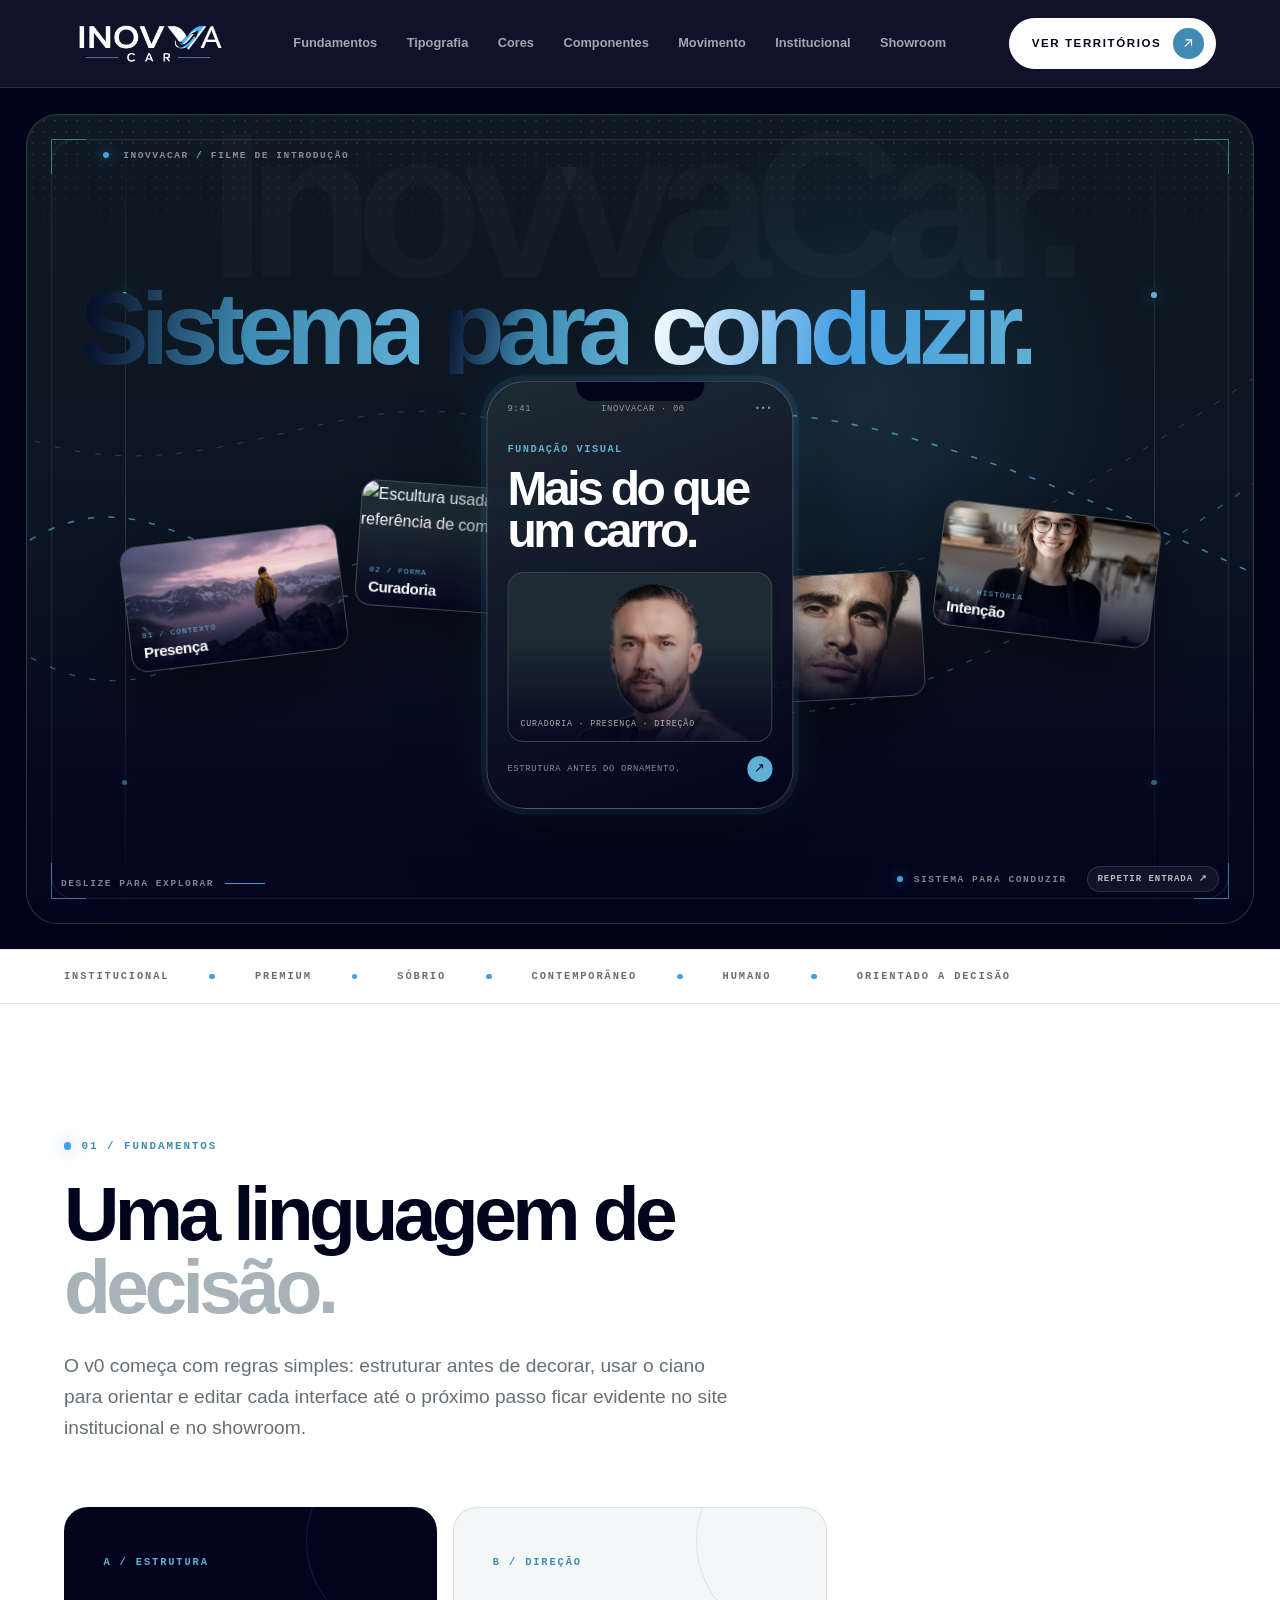
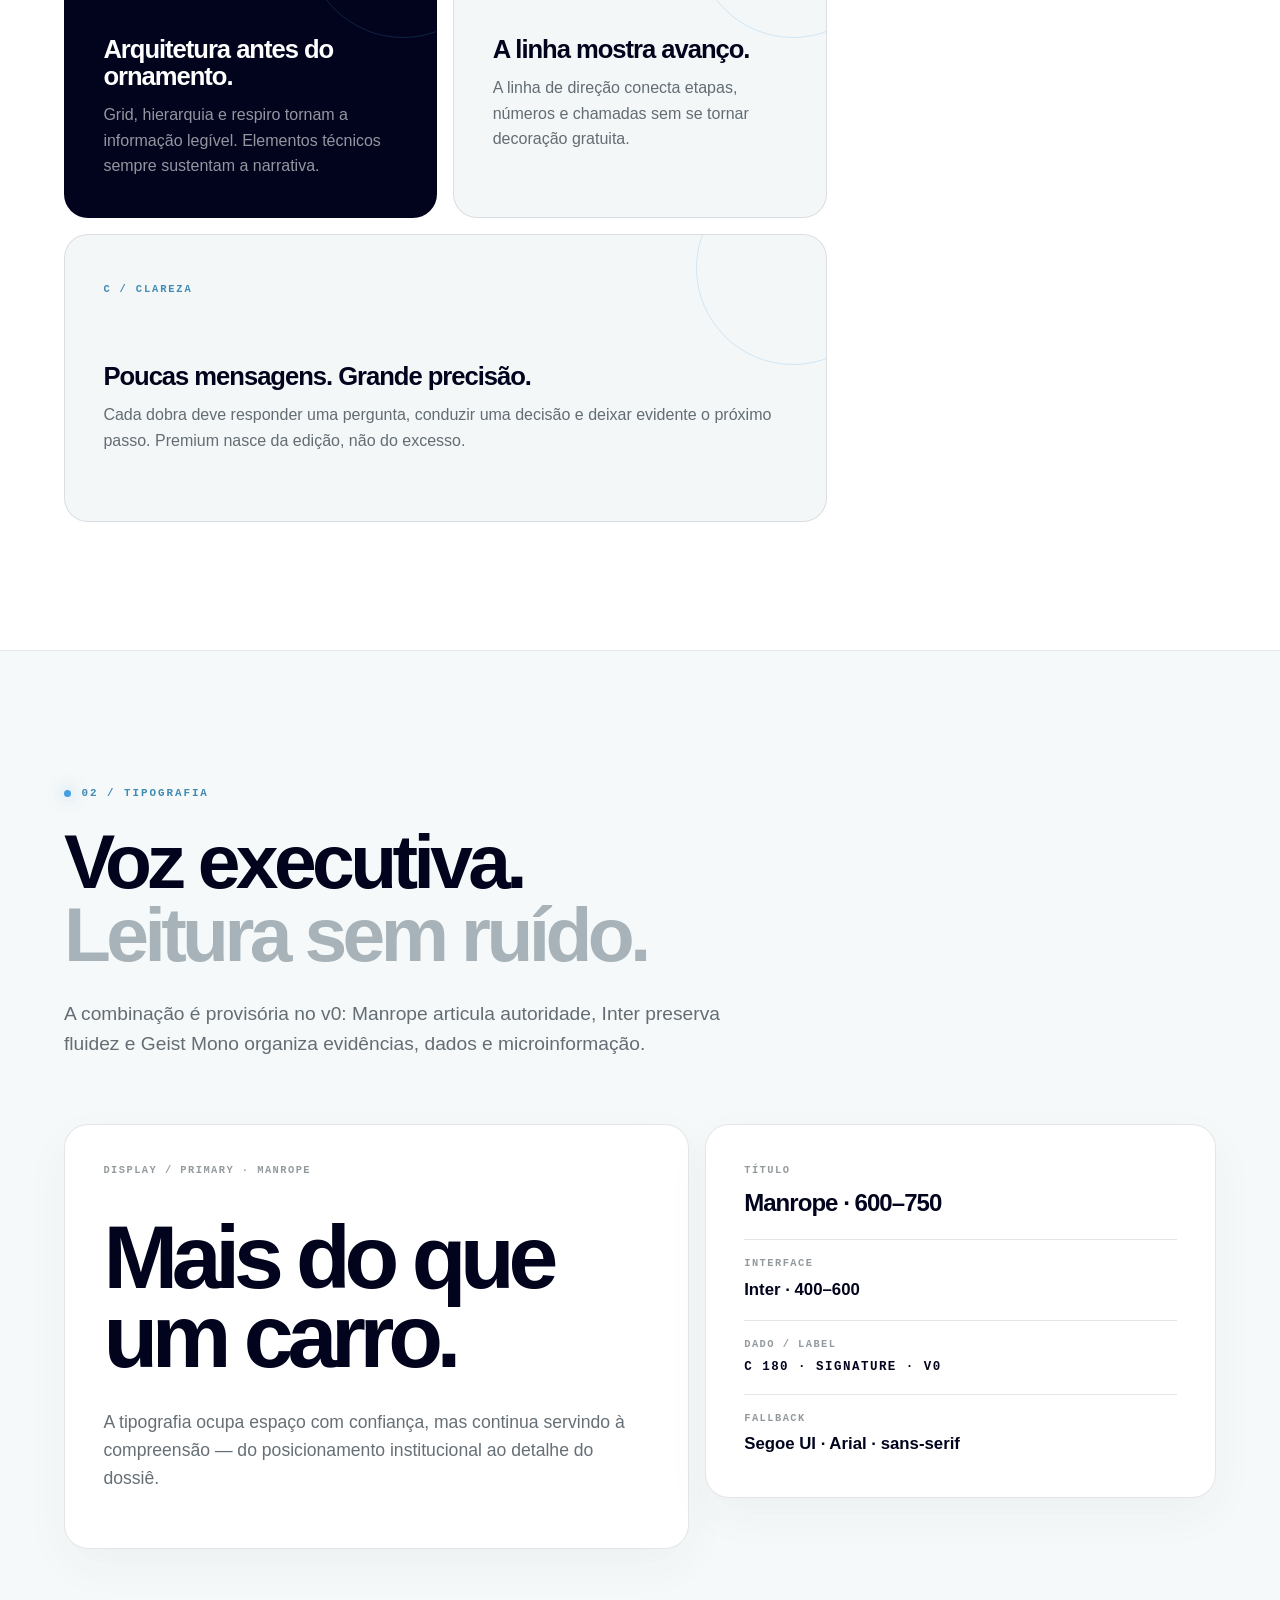
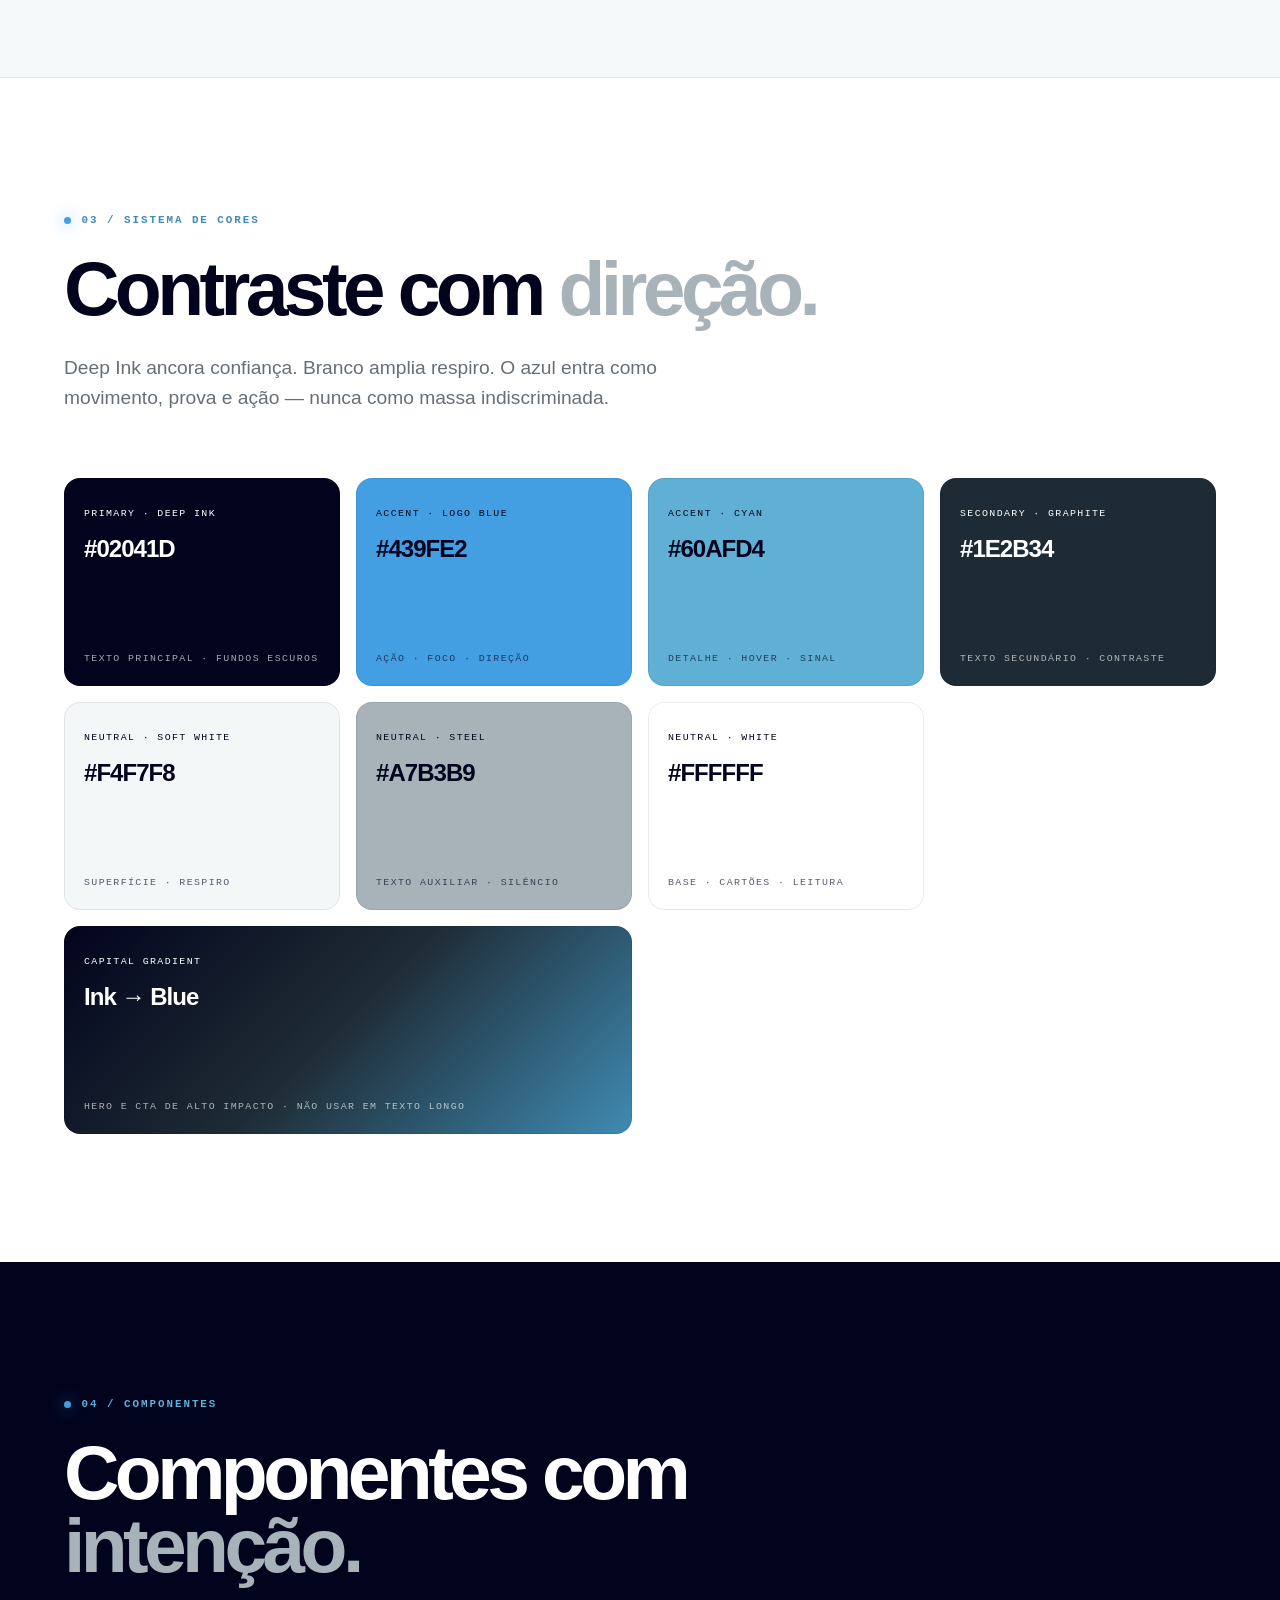
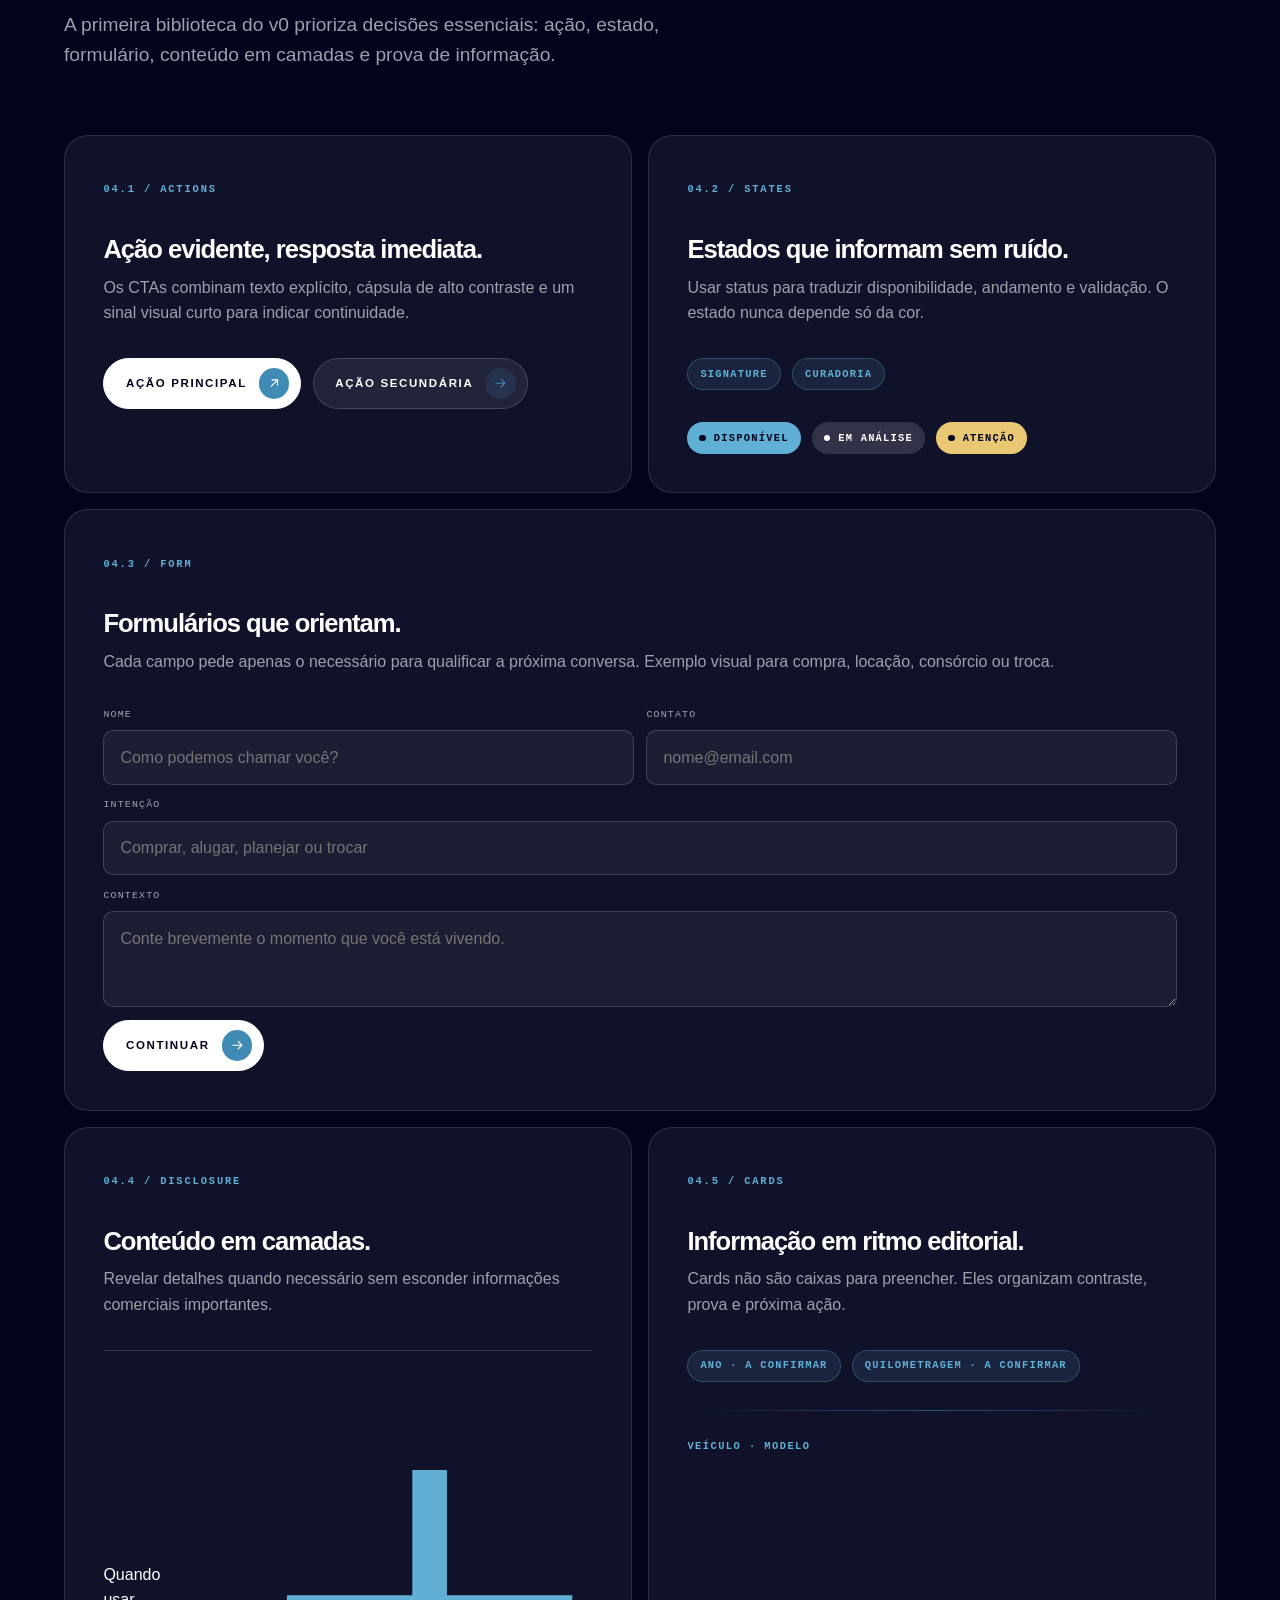
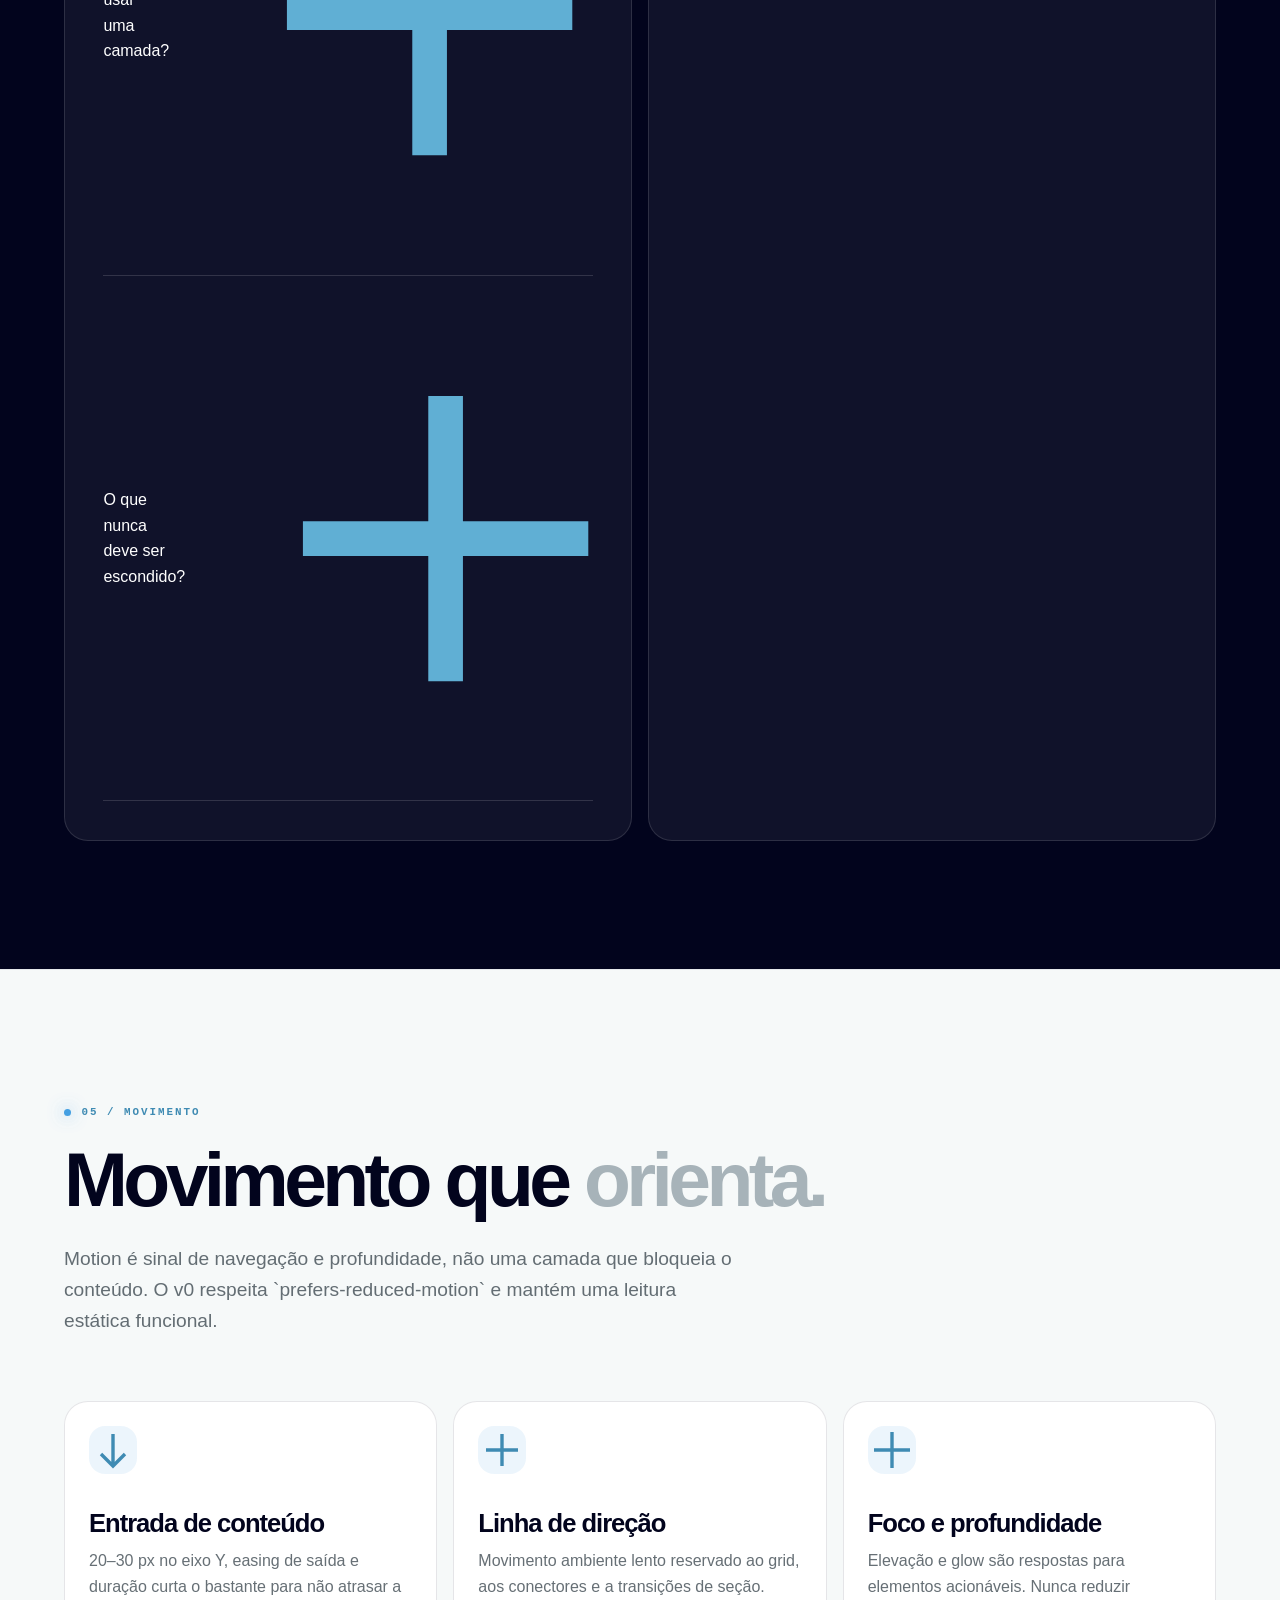
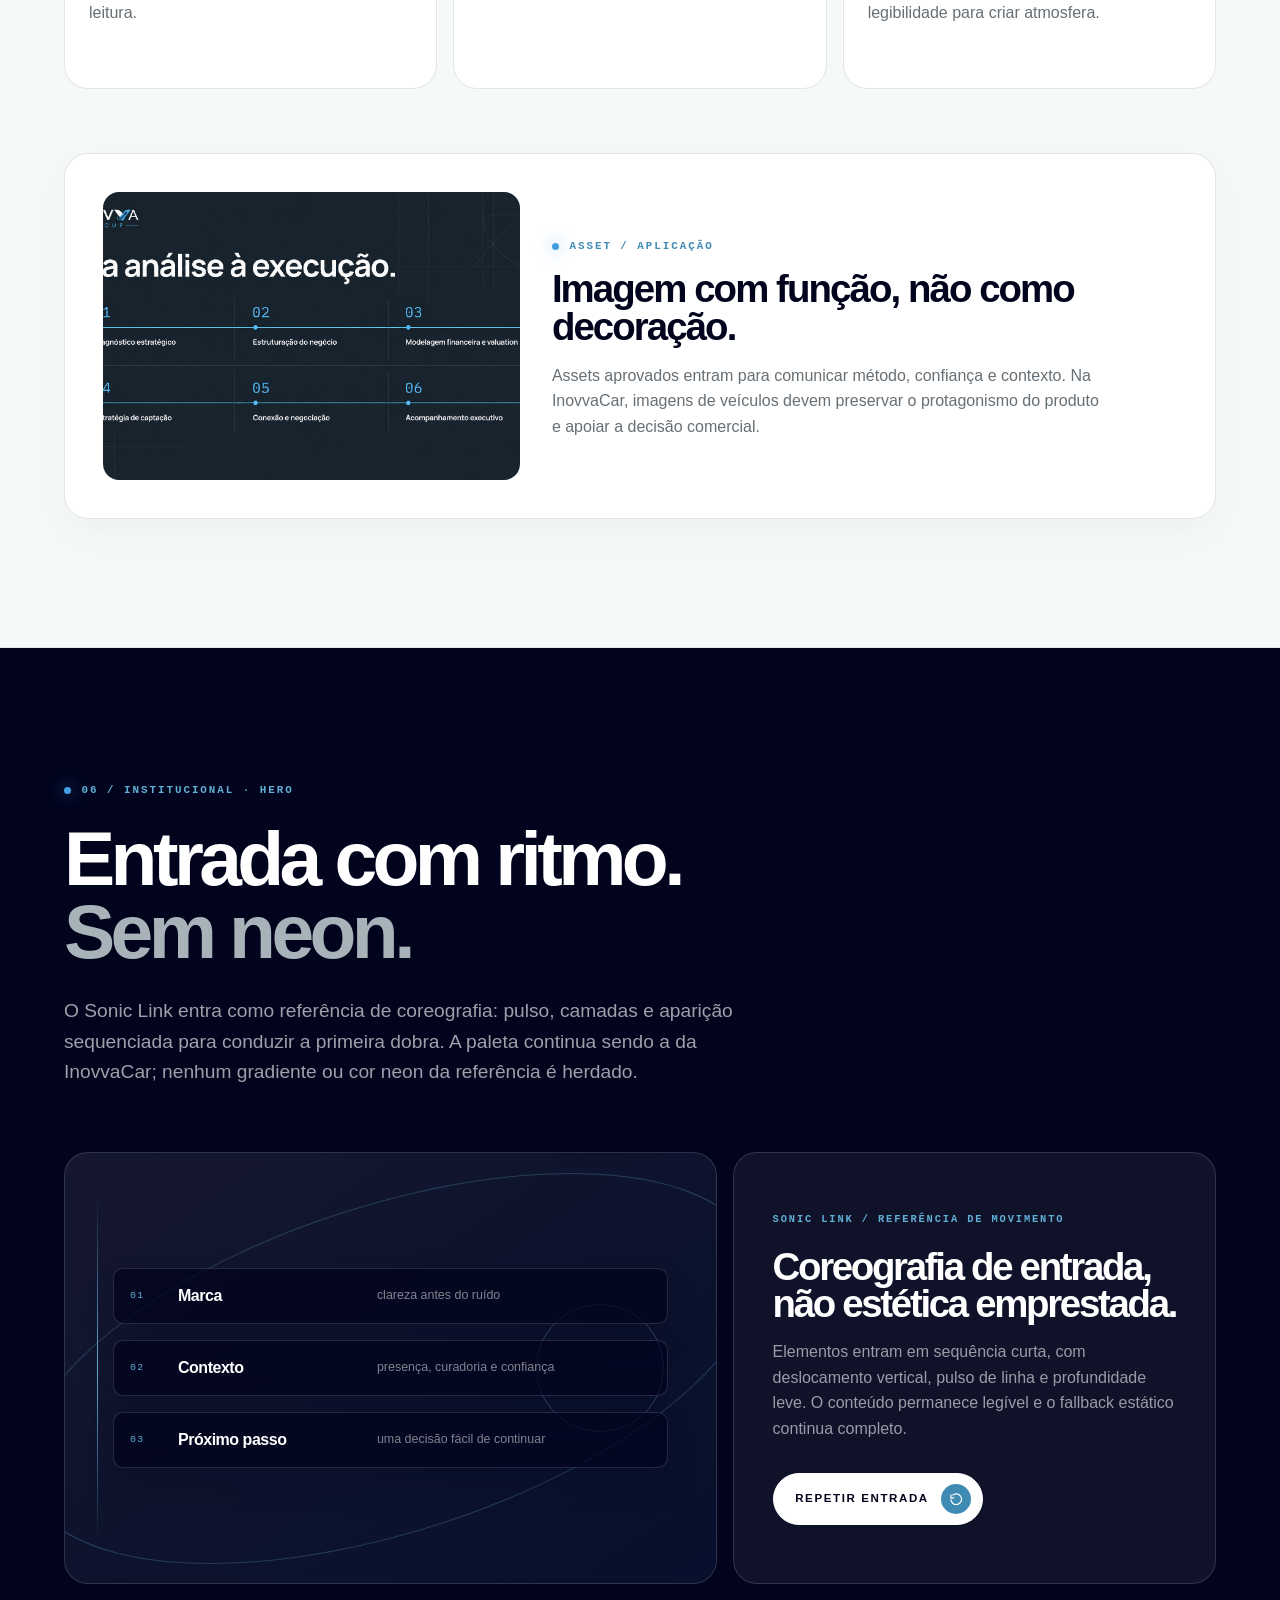
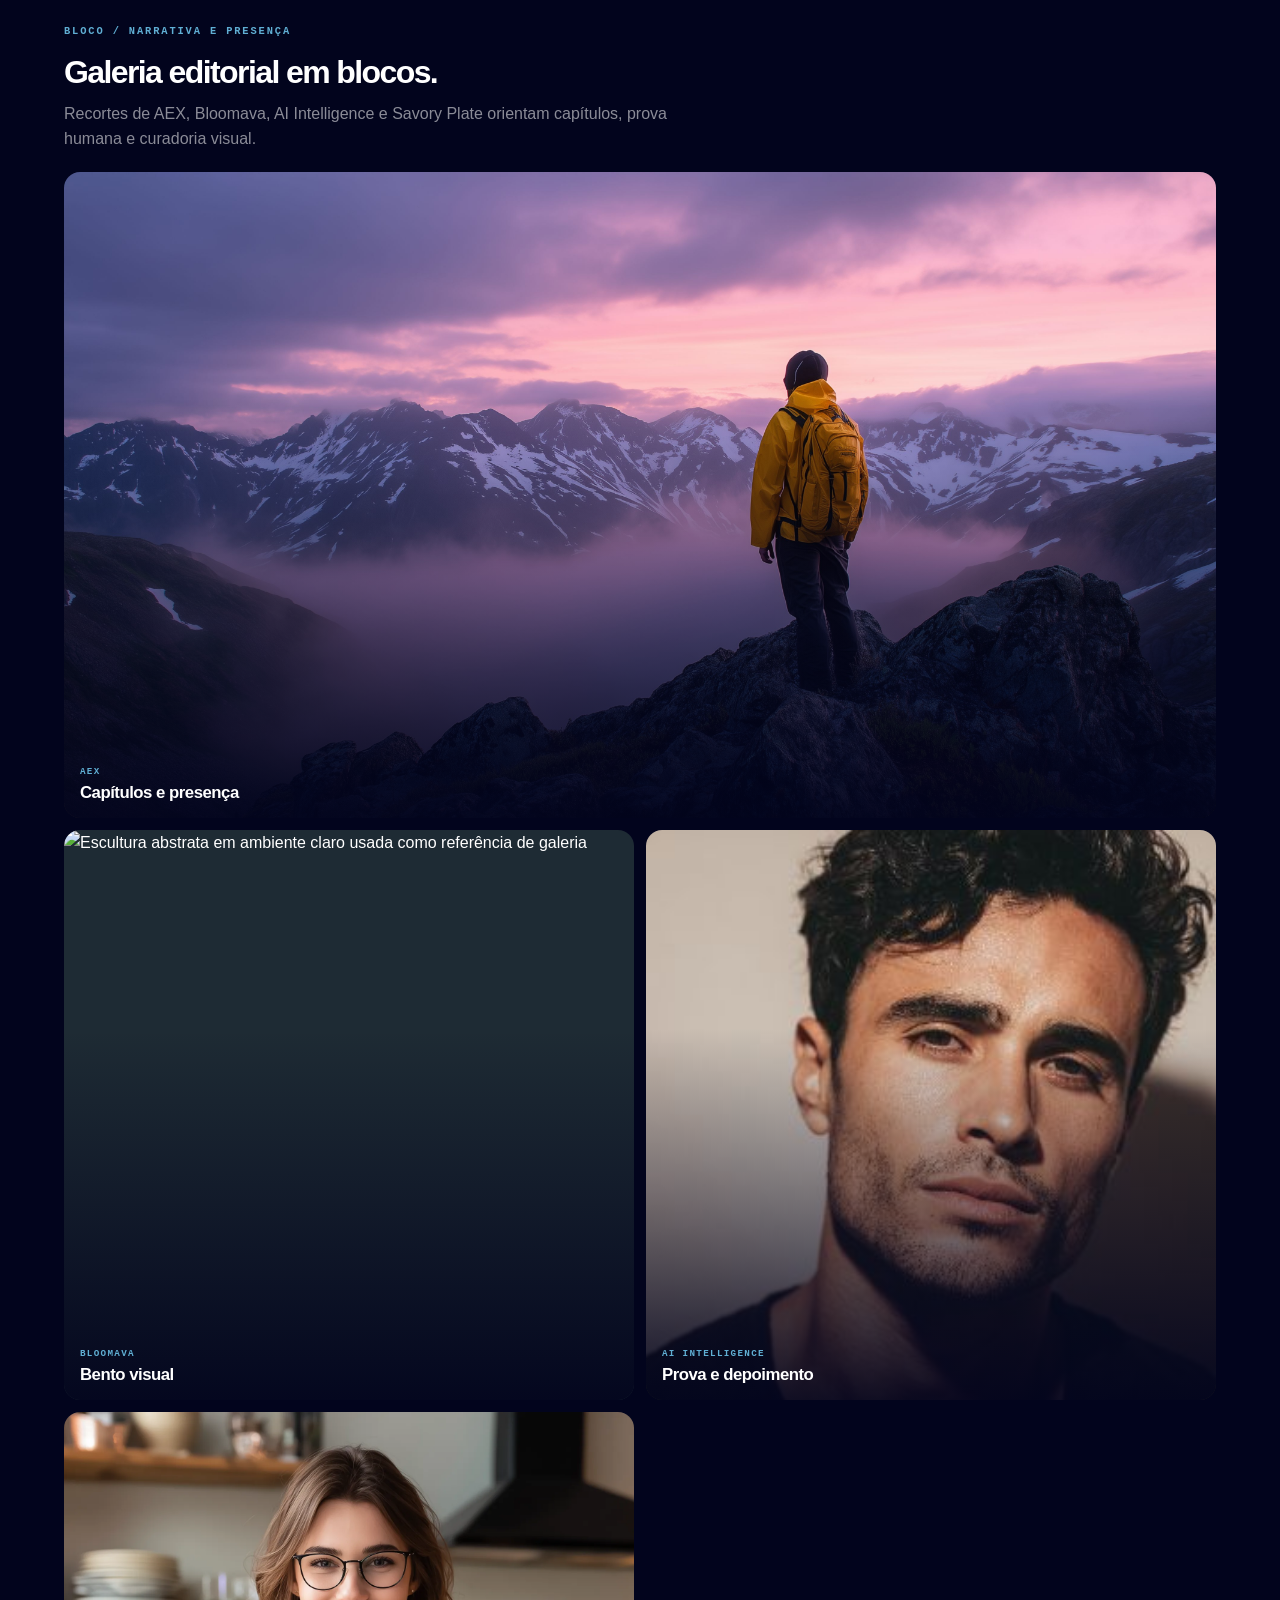
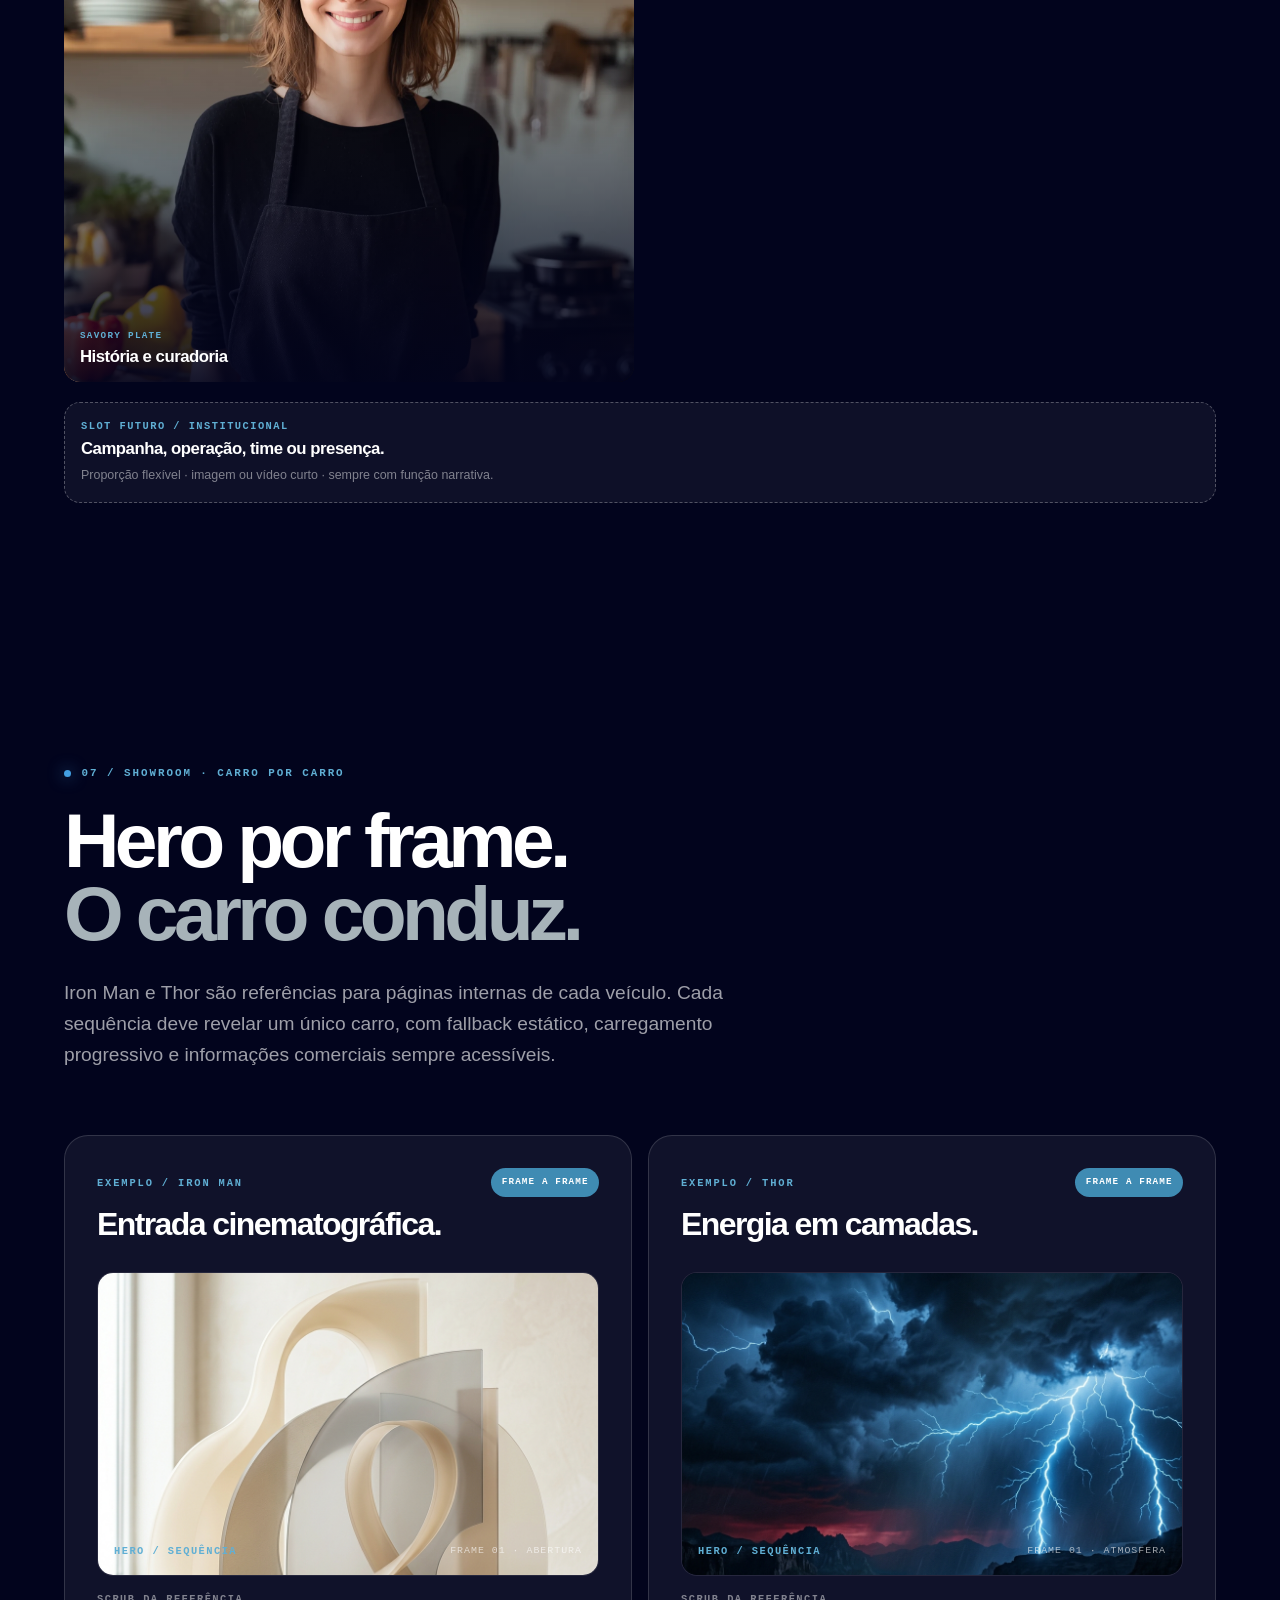
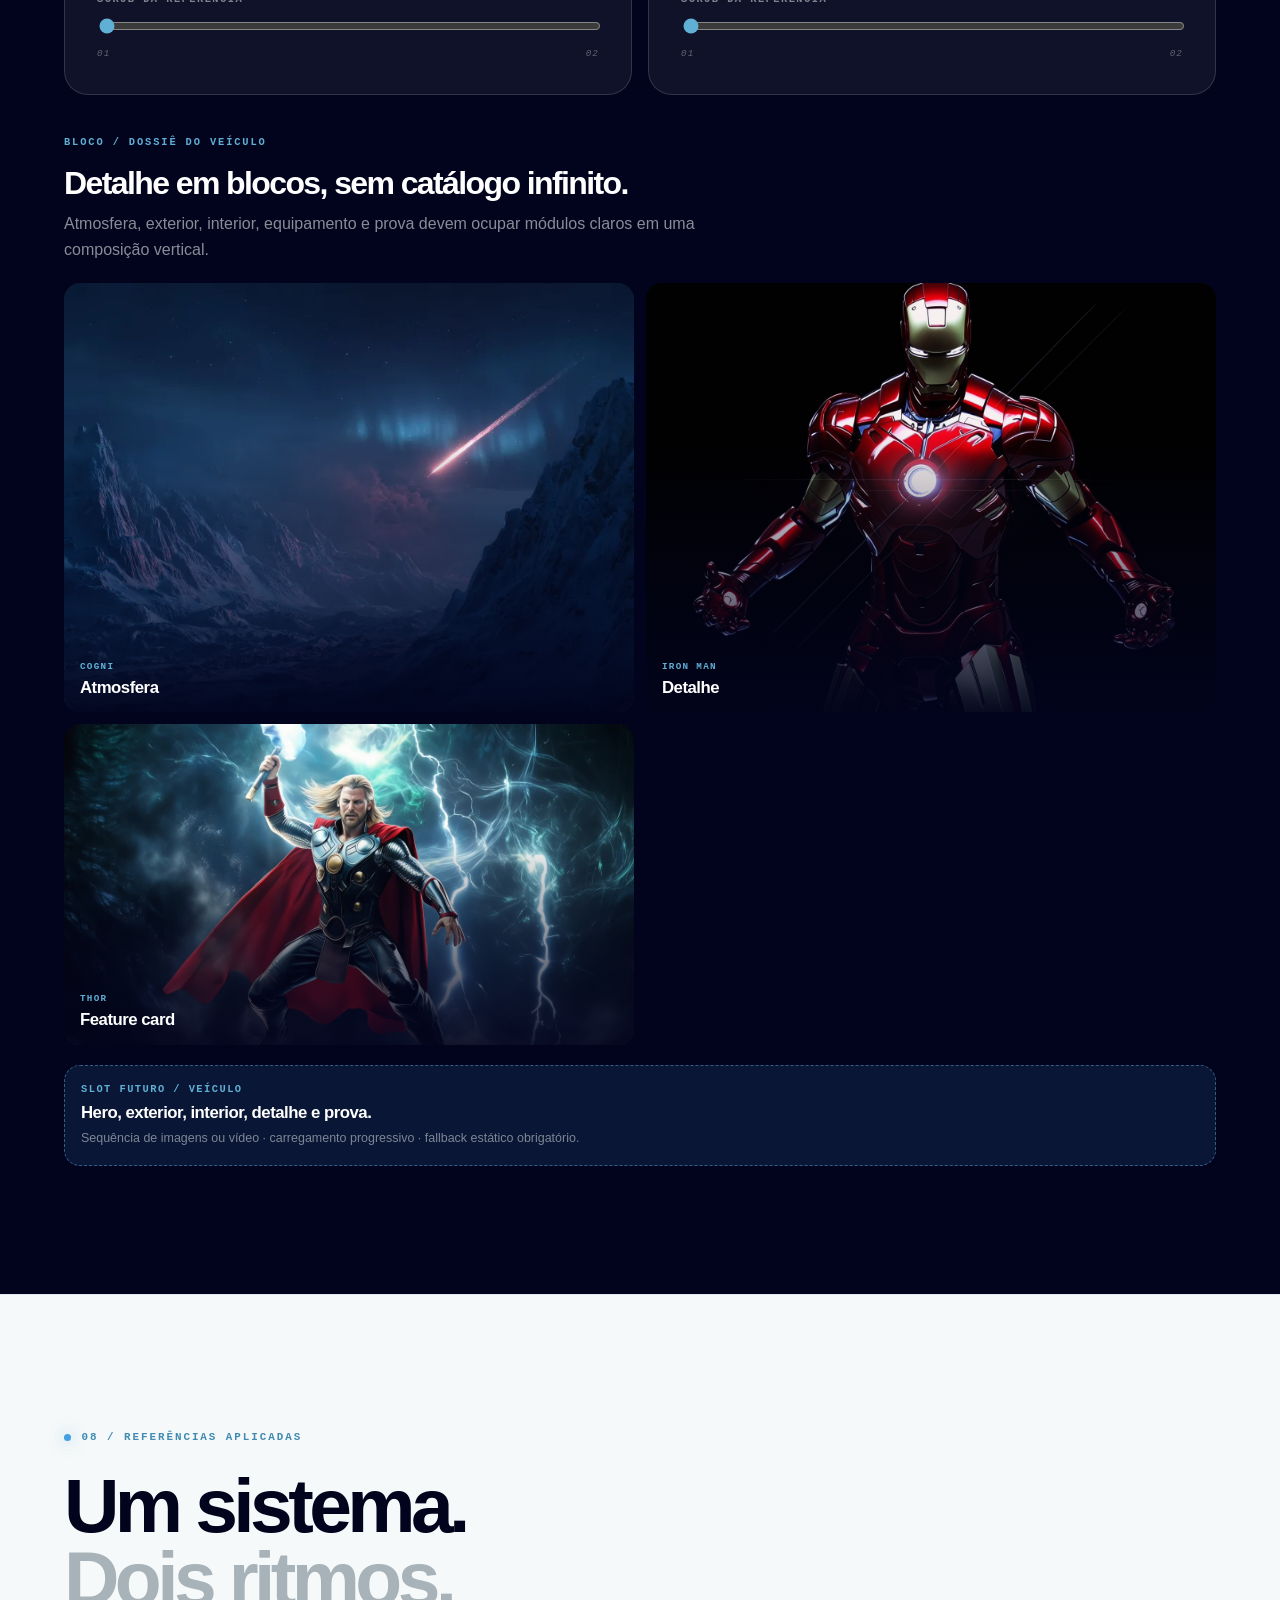
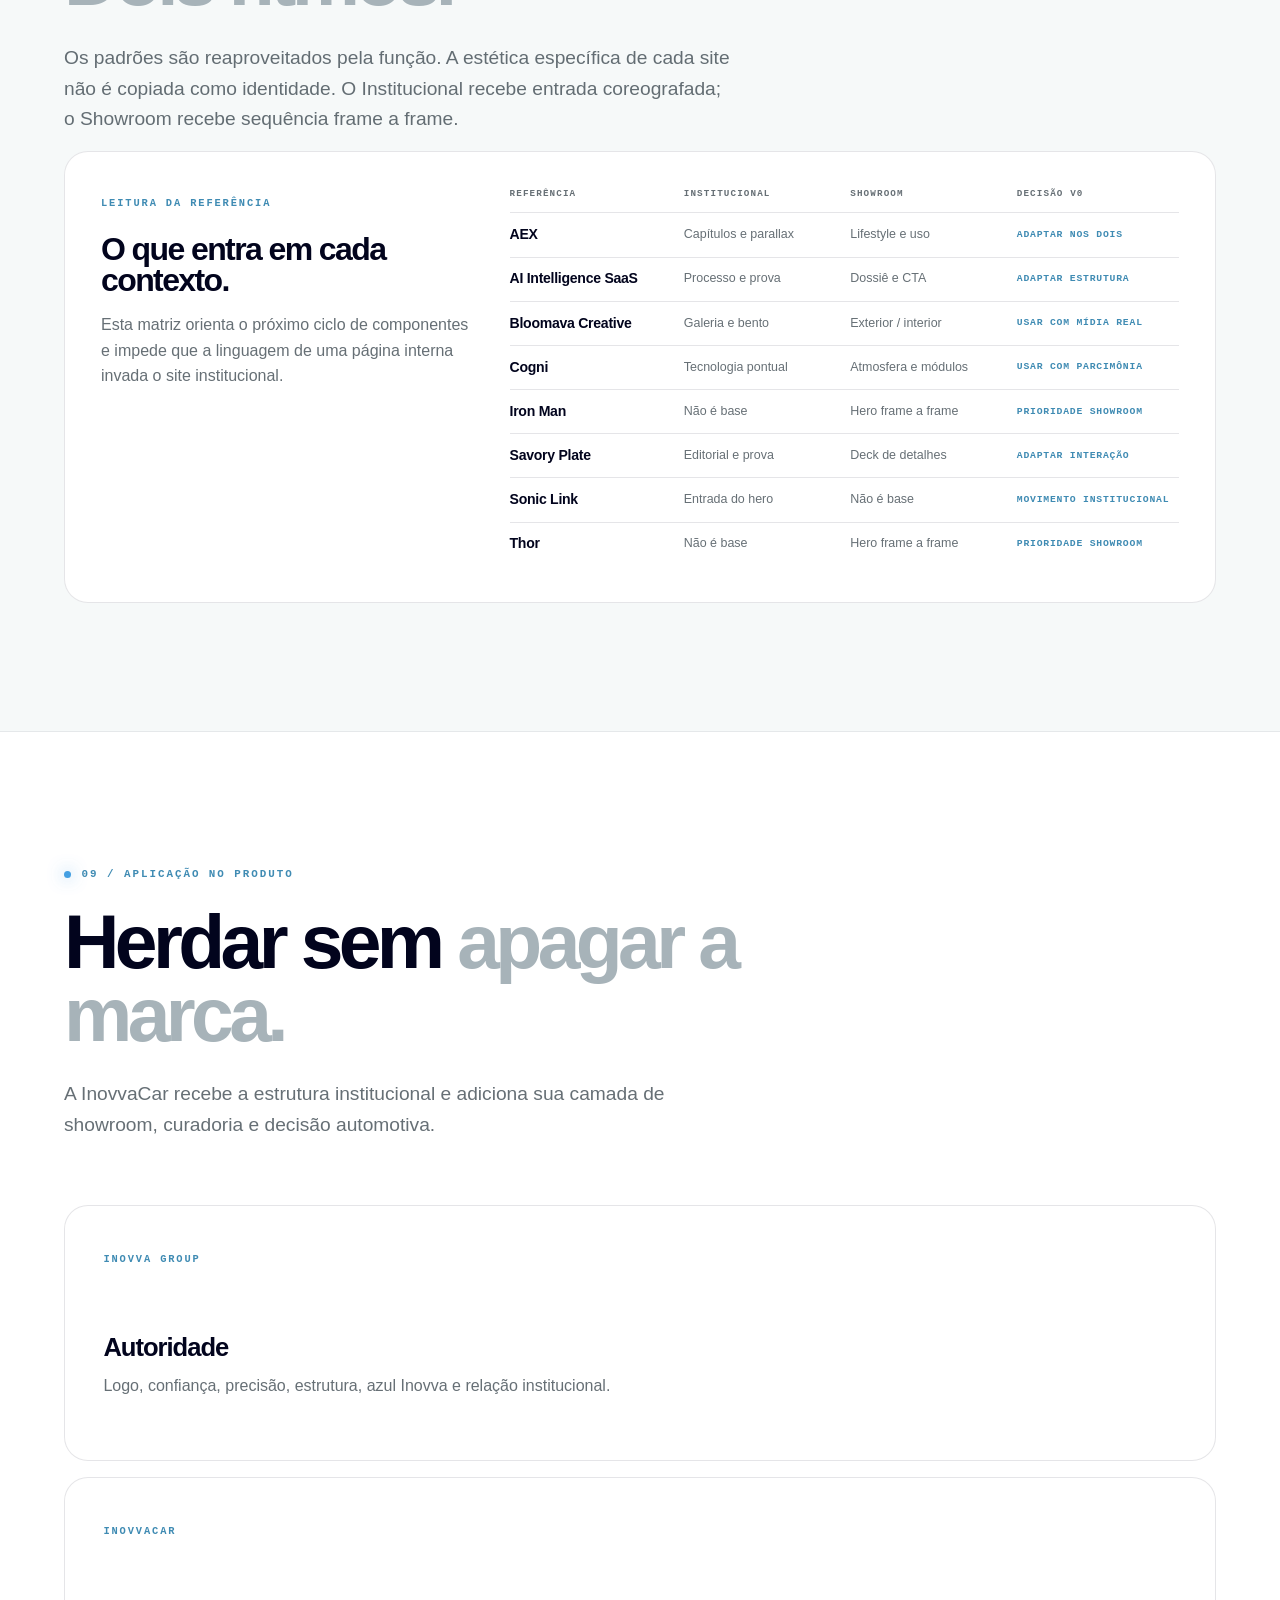
==== commit 2b82d9e8: "clarify design system role" ====
--- a/design-system/index.html
+++ b/design-system/index.html
@@ -4,7 +4,7 @@
     <meta charset="utf-8" />
     <meta name="viewport" content="width=device-width, initial-scale=1" />
     <meta name="theme-color" content="#02041d" />
-    <meta name="description" content="Design System v0 da InovvaCar, herdando fundamentos institucionais da Inovva Group." />
+    <meta name="description" content="Design System v0 da InovvaCar para guiar o site institucional e o showroom." />
     <title>InovvaCar — Design System v0</title>
     <link rel="stylesheet" href="styles/tokens.css" />
     <link rel="stylesheet" href="styles/base.css" />
@@ -83,7 +83,7 @@
             <div class="hero-sonic__alt-title" data-sonic-alt-title aria-hidden="true">Clareza em movimento.</div>
 
             <div class="hero-sonic__resolve-title" data-sonic-resolve-title>
-              <strong>Clareza para avançar.</strong>
+              <strong>Clareza para guiar.</strong>
               <span>Design System v0 · InovvaCar</span>
             </div>
 
@@ -116,7 +116,7 @@
           <div class="container">
             <span class="eyebrow js-reveal">01 / Fundamentos</span>
             <h2 class="section-heading js-reveal js-reveal--delay-1">Uma linguagem de <span>decisão.</span></h2>
-            <p class="section-intro js-reveal js-reveal--delay-2">O v0 começa com regras simples: estruturar antes de decorar, usar o ciano para orientar e editar cada interface até o próximo passo ficar evidente.</p>
+            <p class="section-intro js-reveal js-reveal--delay-2">O v0 começa com regras simples: estruturar antes de decorar, usar o ciano para orientar e editar cada interface até o próximo passo ficar evidente no site institucional e no showroom.</p>
 
             <div class="principles-grid" data-glow-grid>
               <article class="principle-card principle-card--dark js-reveal" data-glow-card>
@@ -338,7 +338,7 @@
             <p class="section-intro js-reveal js-reveal--delay-2">Os padrões são reaproveitados pela função. A estética específica de cada site não é copiada como identidade. O Institucional recebe entrada coreografada; o Showroom recebe sequência frame a frame.</p>
 
             <div class="reference-matrix js-reveal js-reveal--delay-2">
-              <div class="reference-matrix__intro"><span class="card-kicker">Leitura da referência</span><h3>O que entra em cada contexto.</h3><p>Esta matriz orienta o próximo ciclo de componentes e impede que a linguagem de uma página interna invada a homepage institucional.</p></div>
+              <div class="reference-matrix__intro"><span class="card-kicker">Leitura da referência</span><h3>O que entra em cada contexto.</h3><p>Esta matriz orienta o próximo ciclo de componentes e impede que a linguagem de uma página interna invada o site institucional.</p></div>
               <div class="matrix-table" role="table" aria-label="Matriz de referências por contexto">
                 <div class="matrix-row matrix-row--head" role="row"><span role="columnheader">Referência</span><span role="columnheader">Institucional</span><span role="columnheader">Showroom</span><span role="columnheader">Decisão v0</span></div>
                 <div class="matrix-row" role="row"><strong>AEX</strong><span>Capítulos e parallax</span><span>Lifestyle e uso</span><b>Adaptar nos dois</b></div>
@@ -362,7 +362,7 @@
             <div class="inheritance-grid">
               <article class="token-card js-reveal"><span class="card-kicker">Inovva Group</span><h3>Autoridade</h3><p>Logo, confiança, precisão, estrutura, azul Inovva e relação institucional.</p></article>
               <article class="token-card js-reveal js-reveal--delay-1"><span class="card-kicker">InovvaCar</span><h3>Desejo + decisão</h3><p>Curadoria, veículos, compra, locação, consórcio, troca e próximos capítulos.</p></article>
-              <article class="token-card js-reveal js-reveal--delay-2"><span class="card-kicker">Próxima camada</span><h3>Showroom</h3><p>Scenes 01–03 da homepage, coleções Signature, Selection, Business e Delivered.</p></article>
+              <article class="token-card js-reveal js-reveal--delay-2"><span class="card-kicker">Próxima camada</span><h3>Showroom</h3><p>Scenes 01–03 das páginas do showroom, coleções Signature, Selection, Business e Delivered.</p></article>
             </div>
           </div>
         </section>
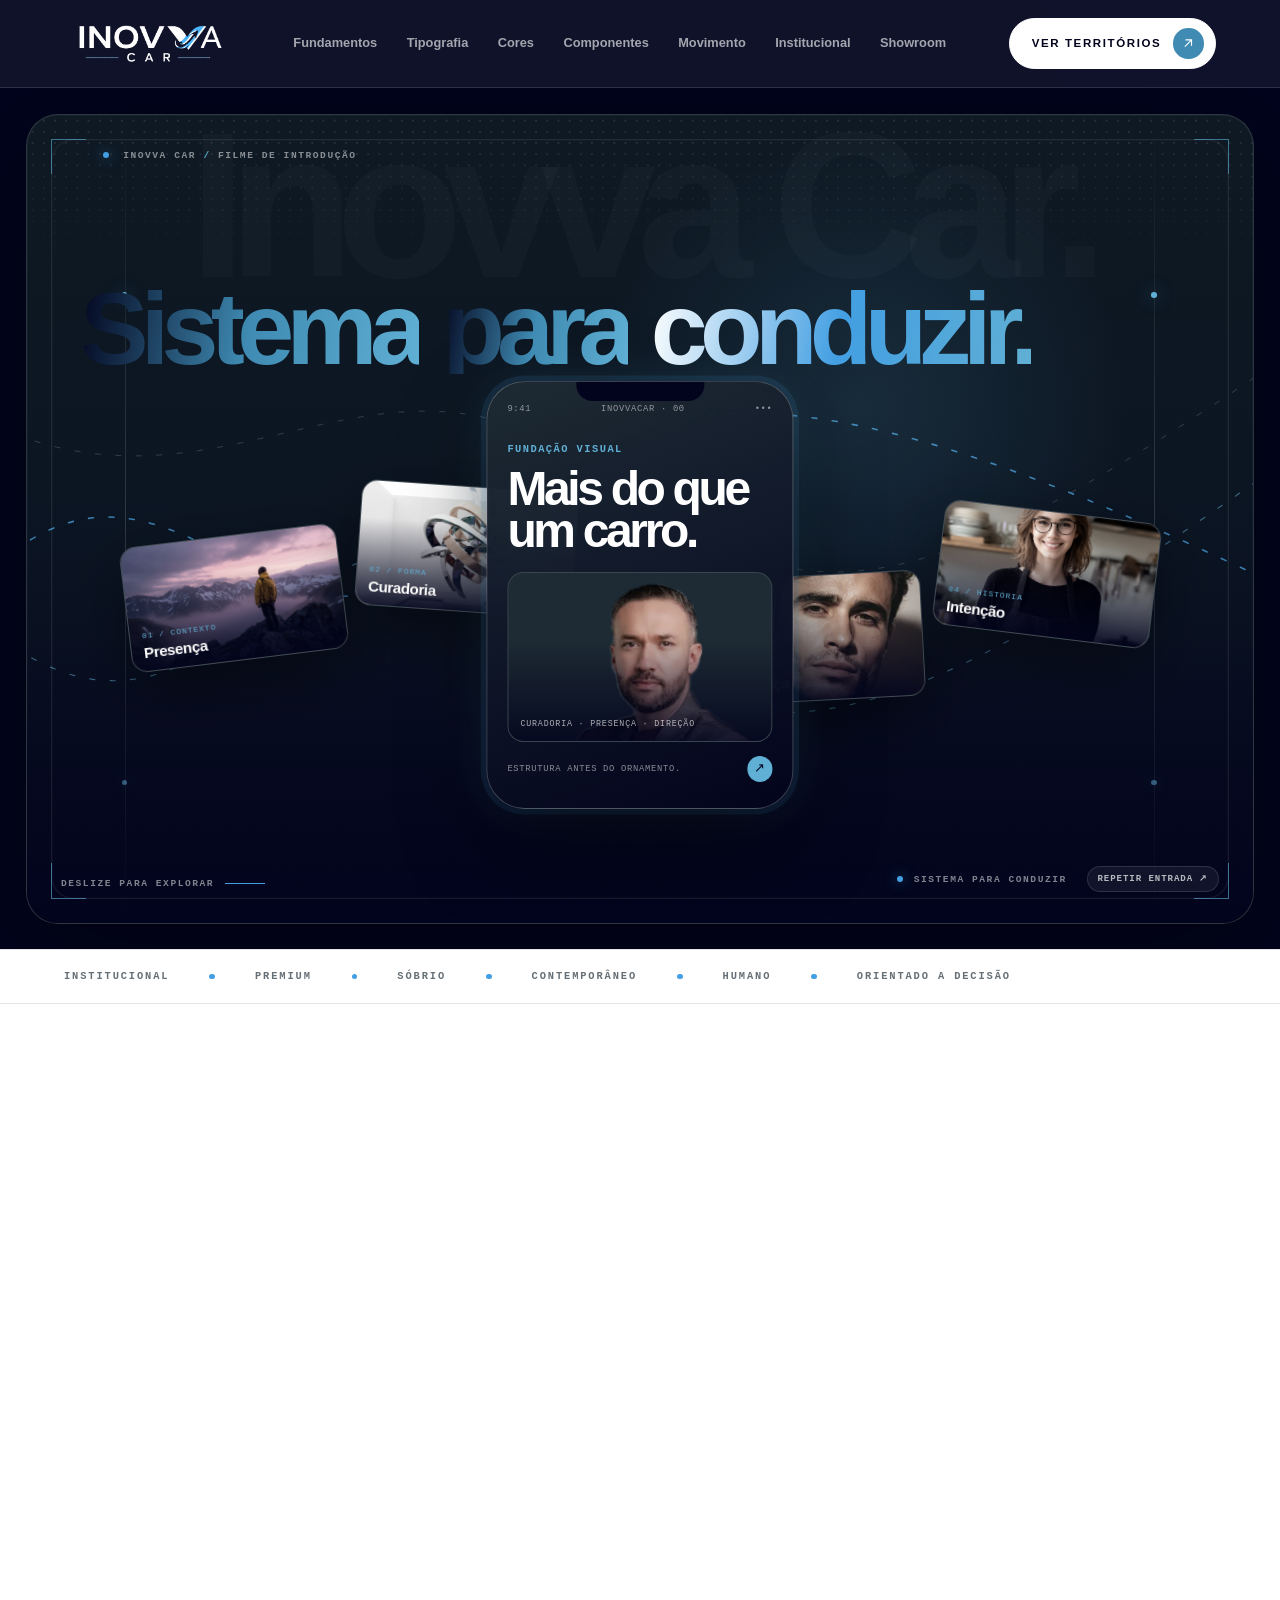
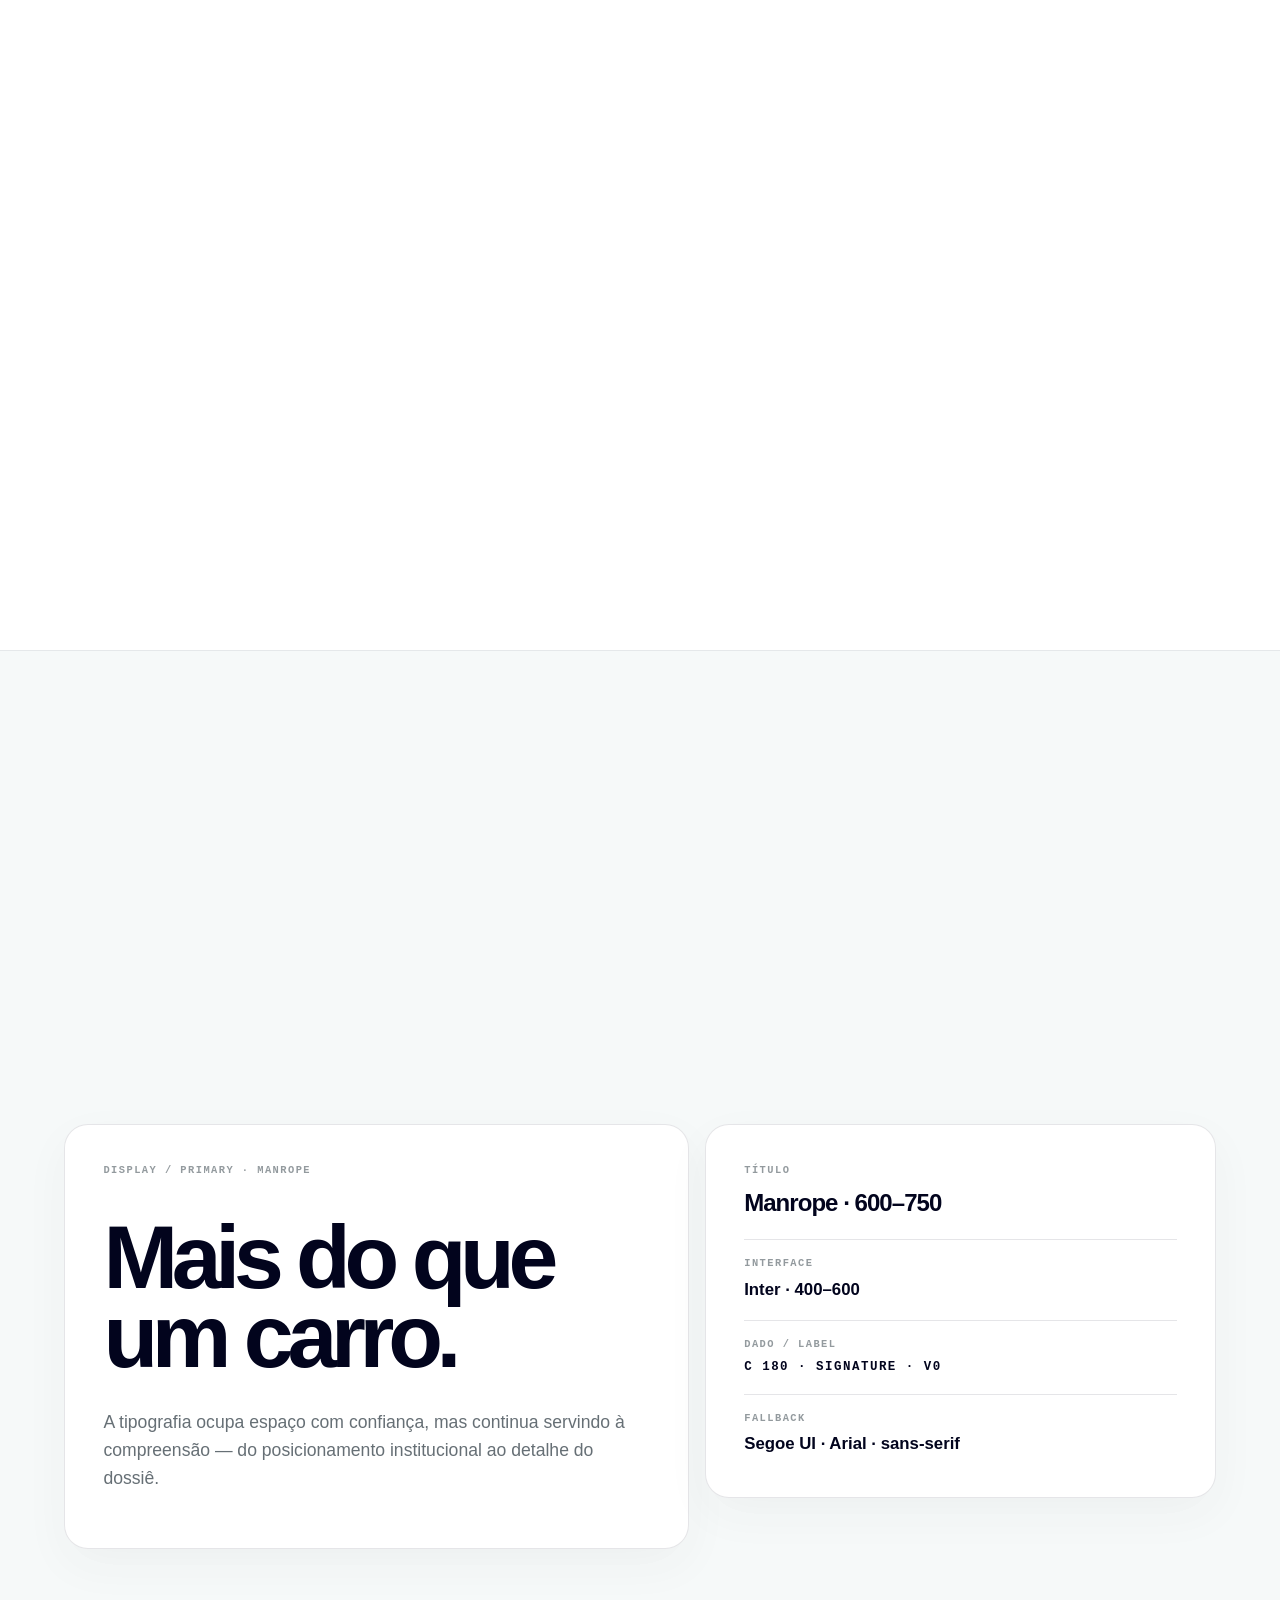
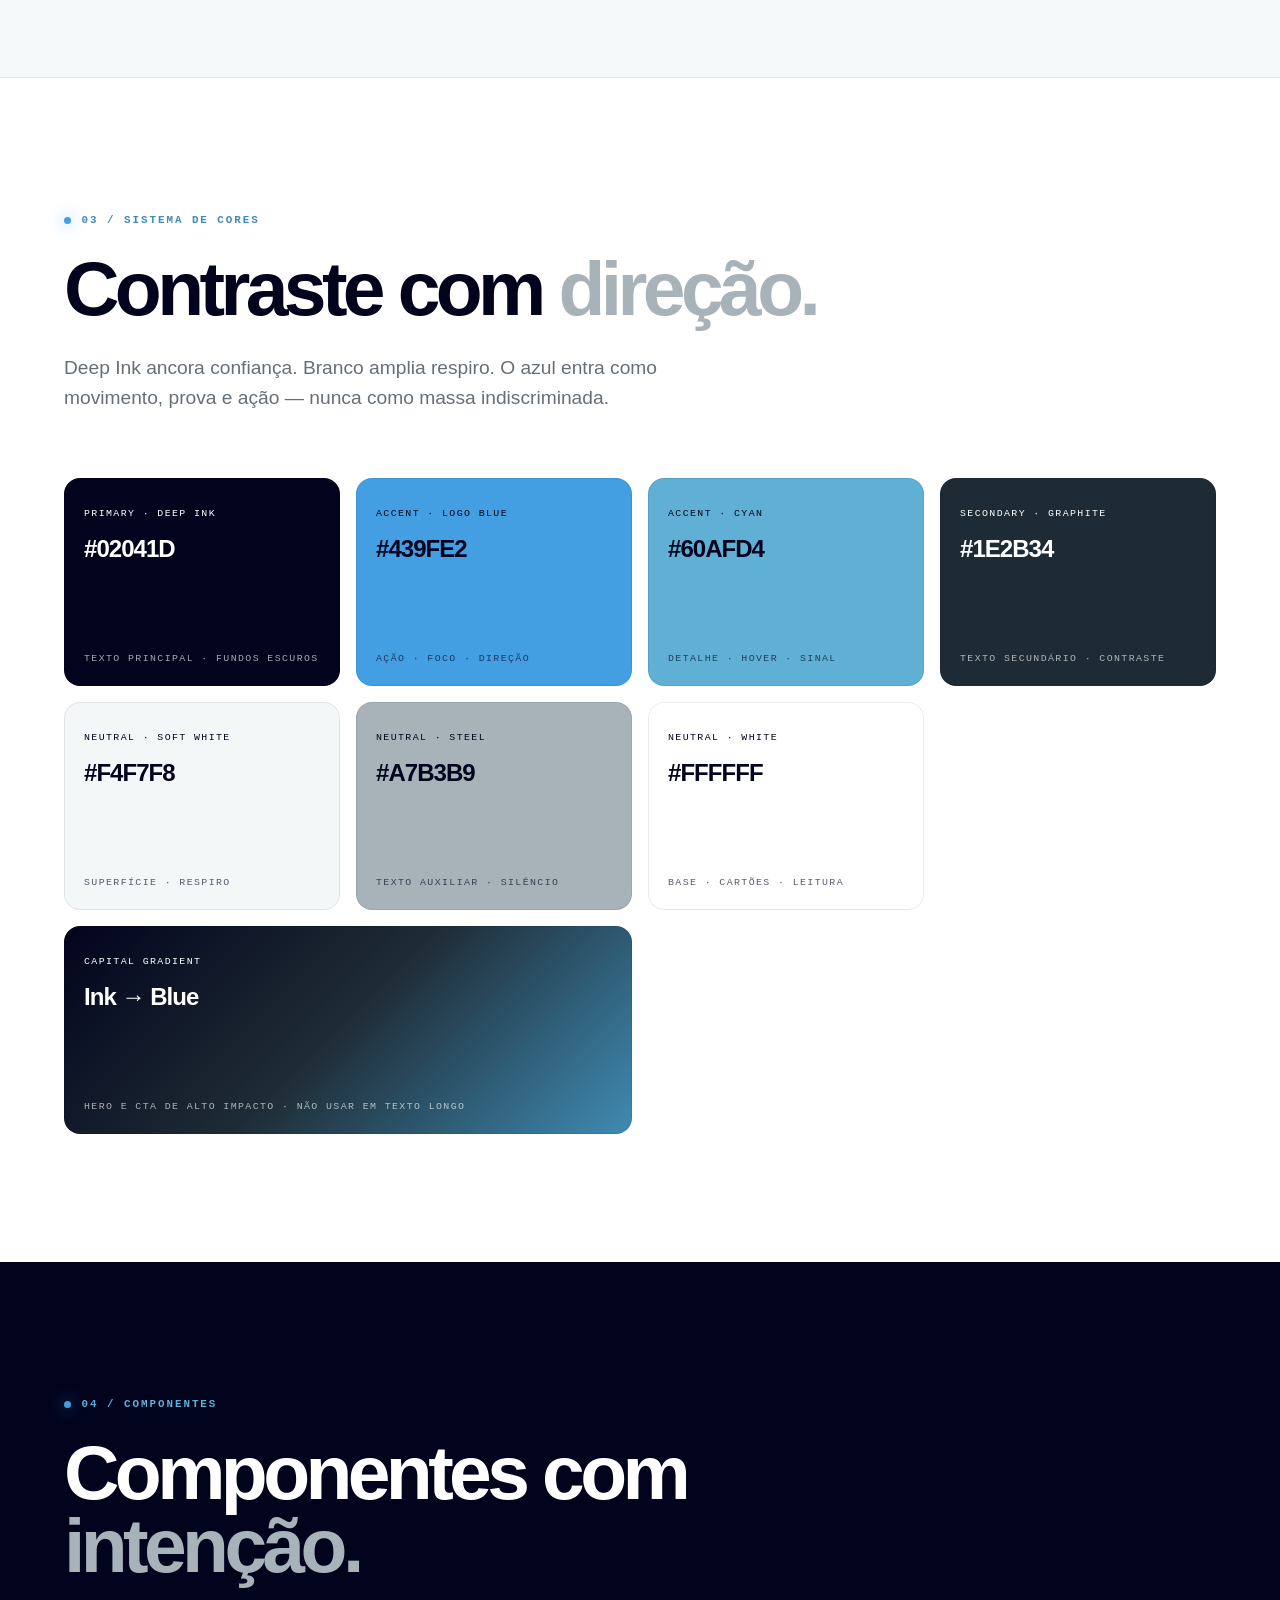
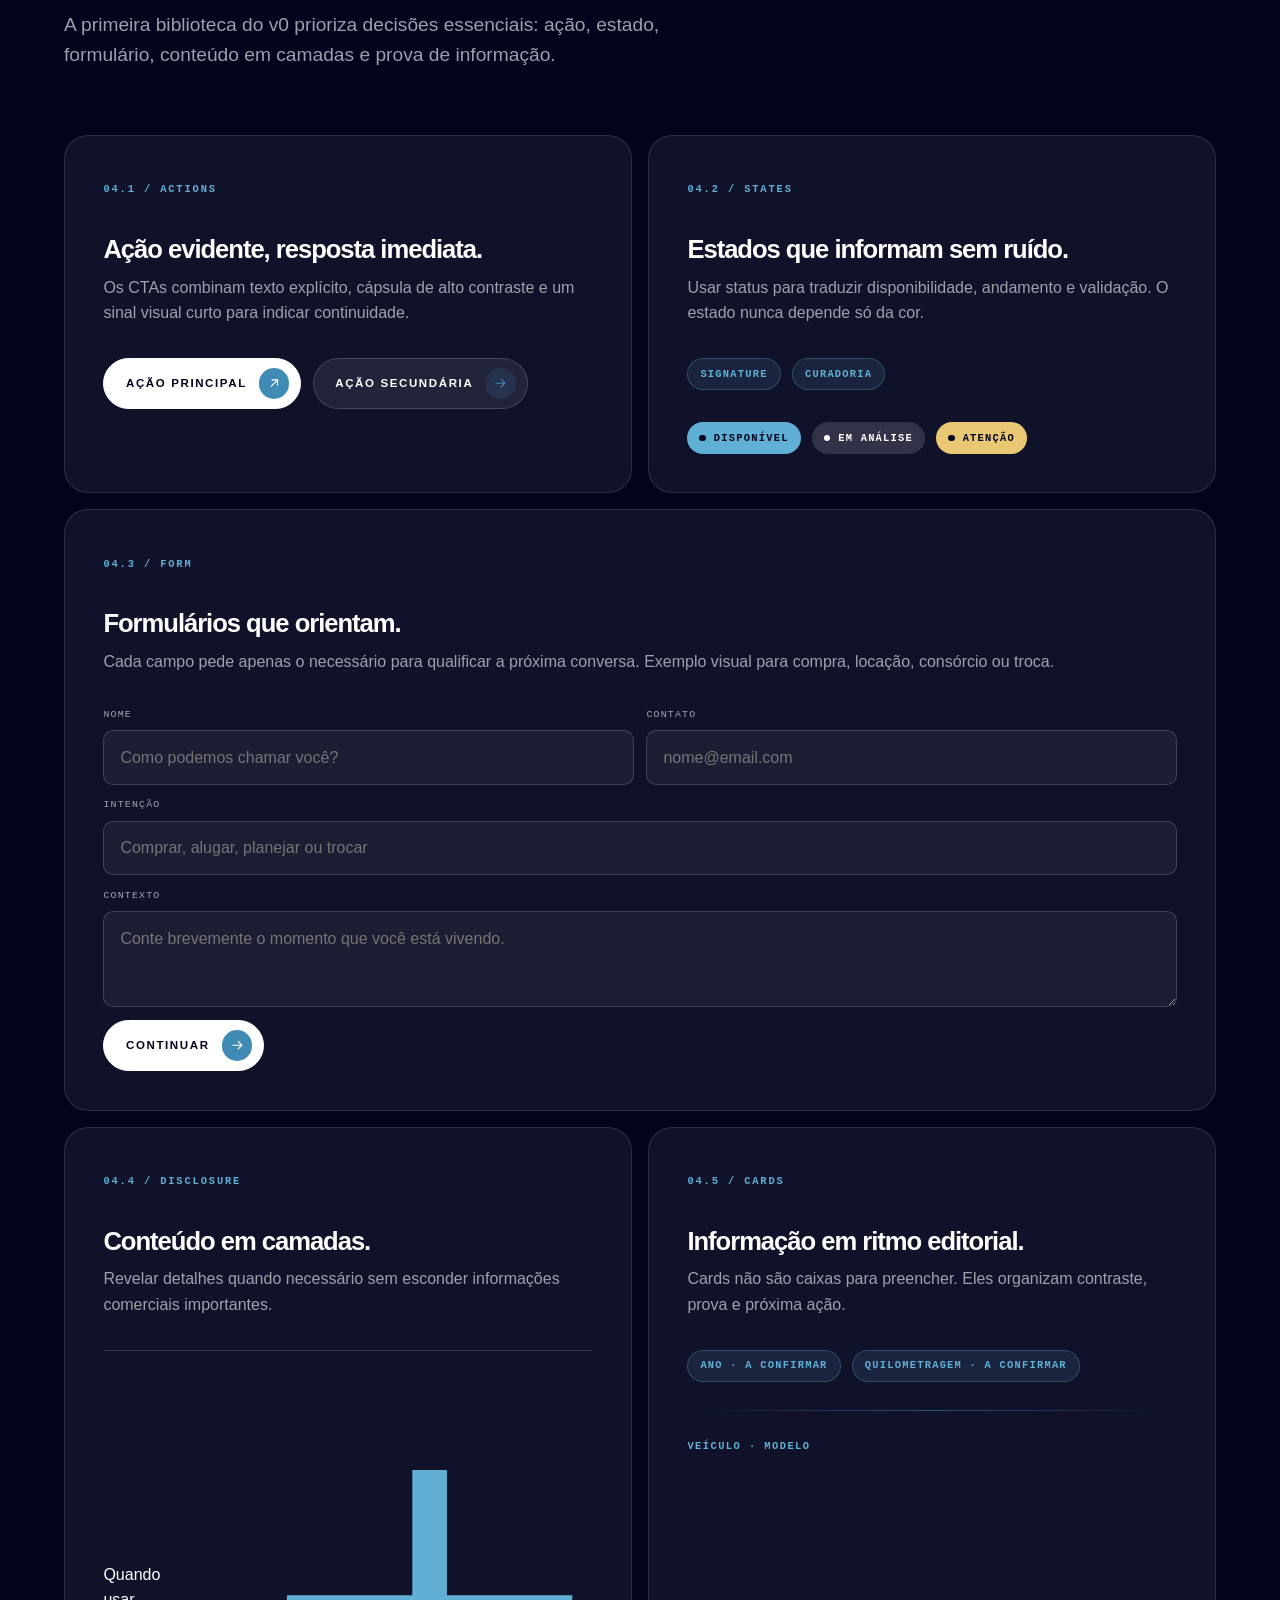
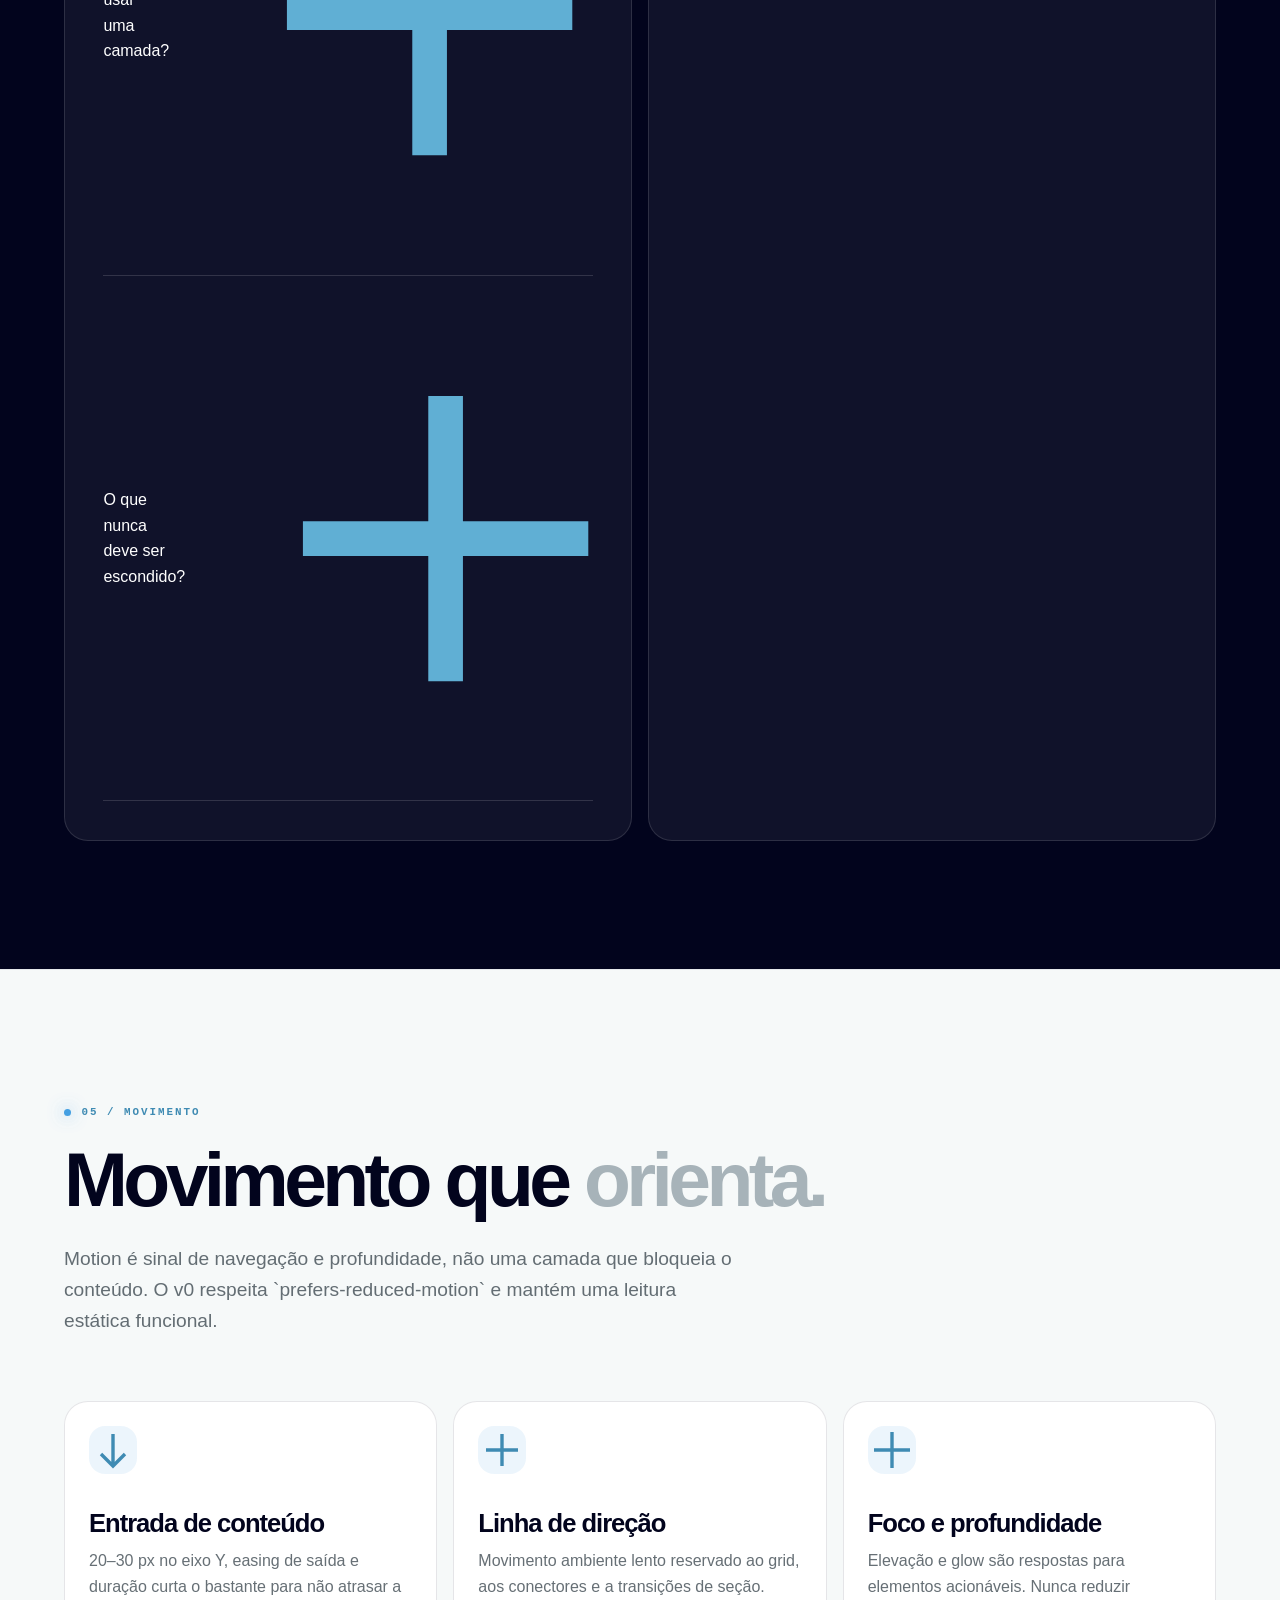
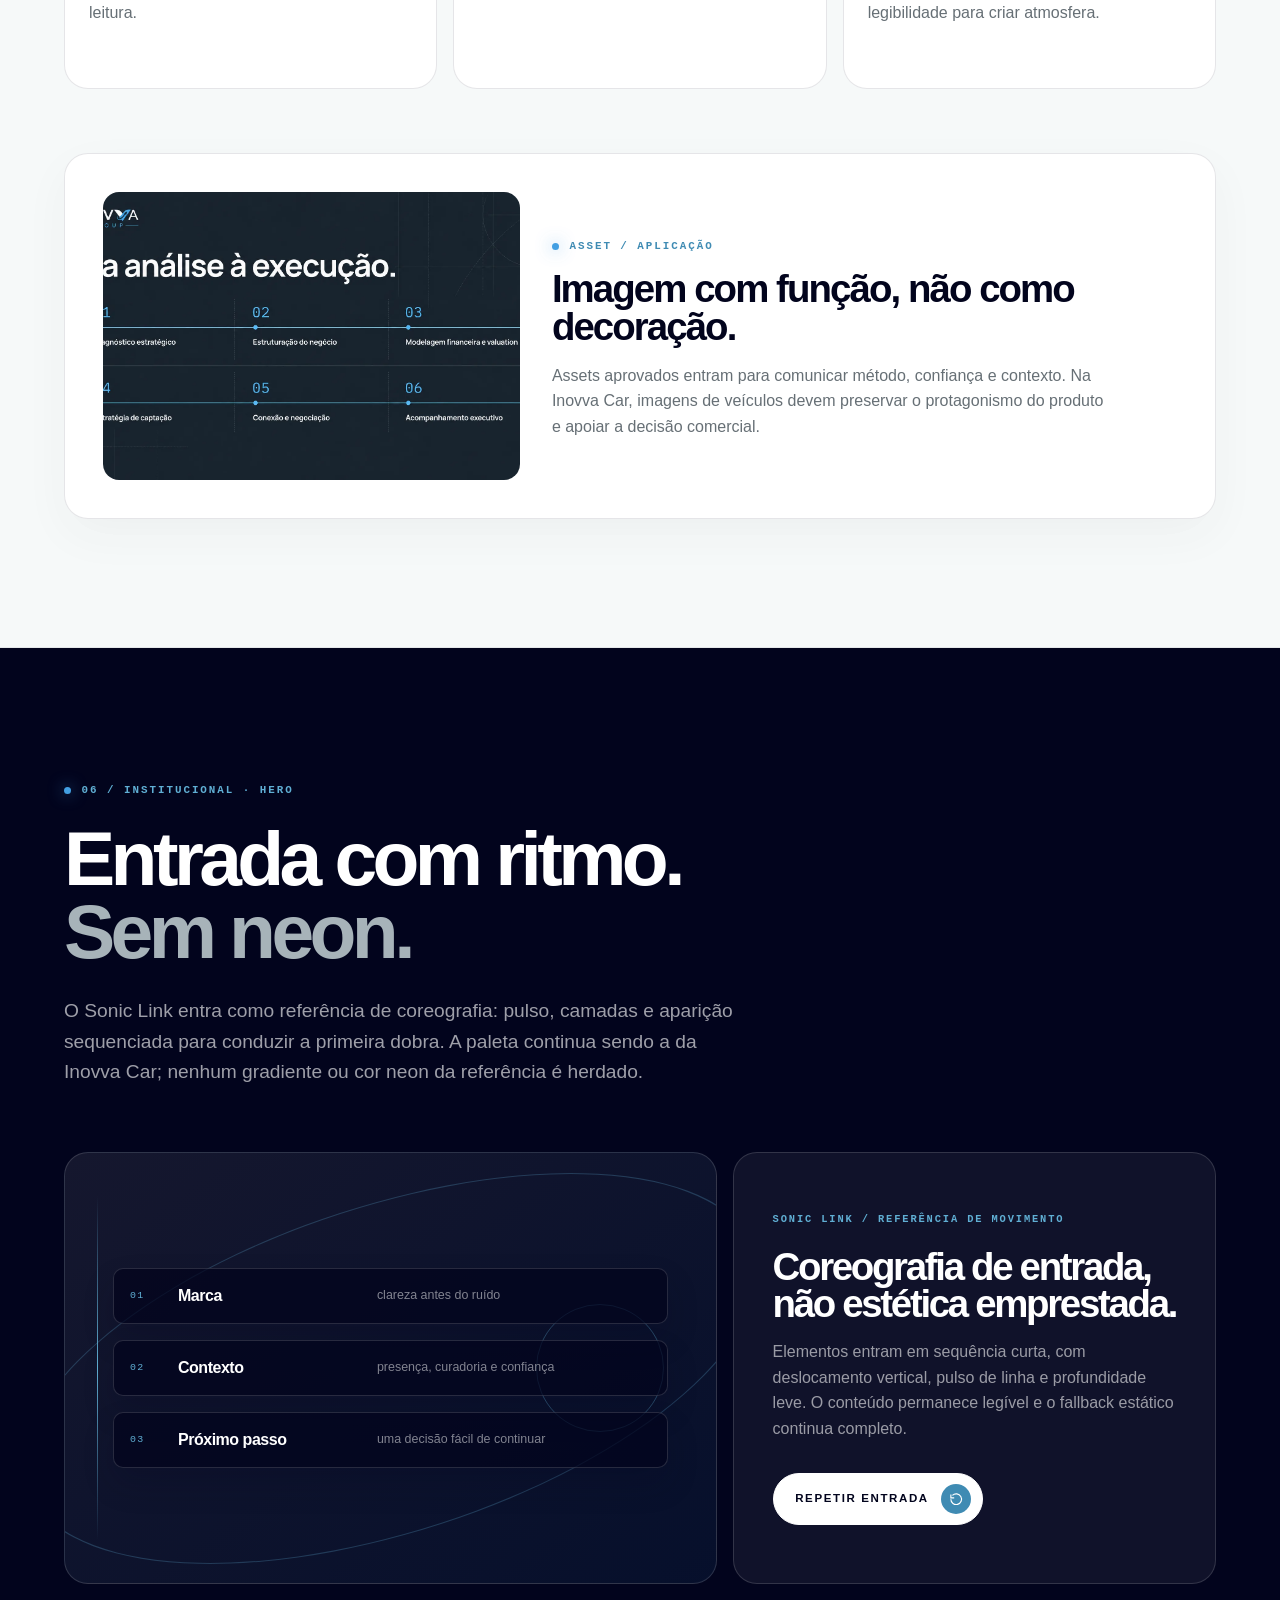
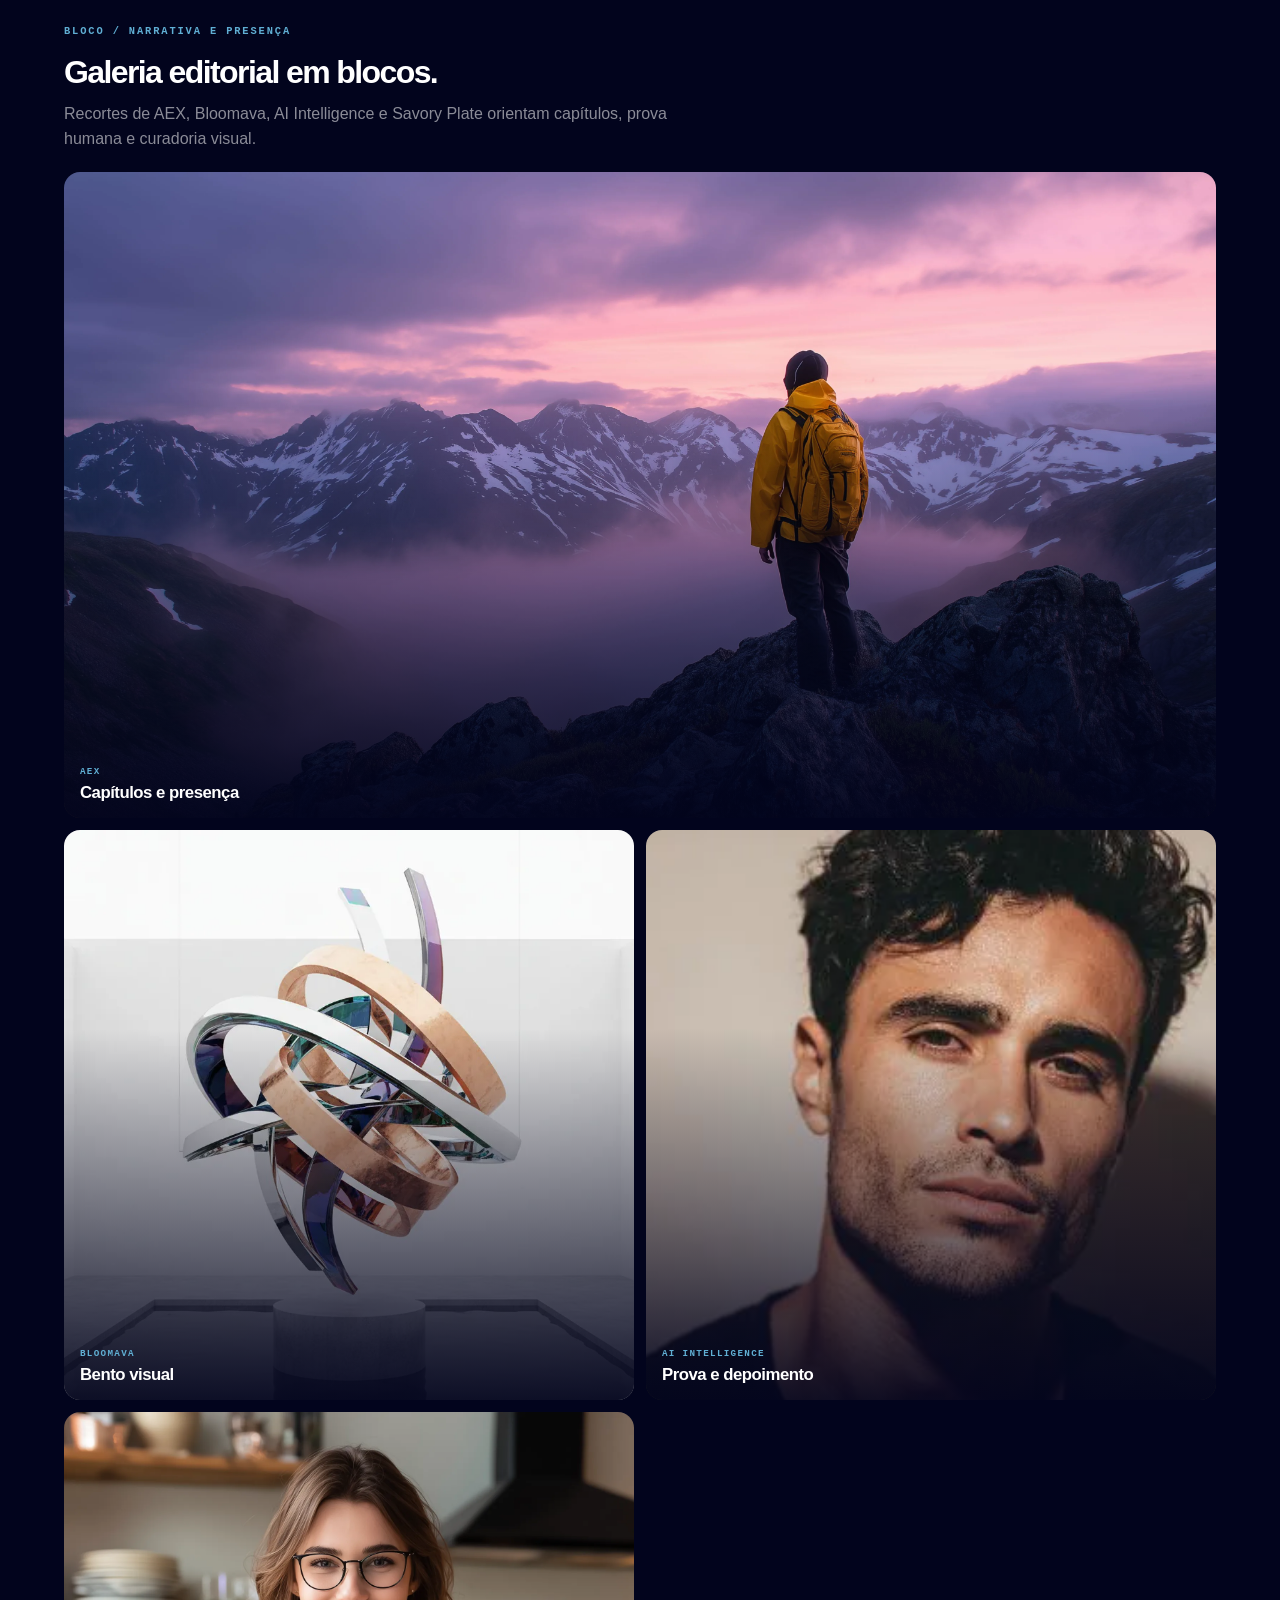
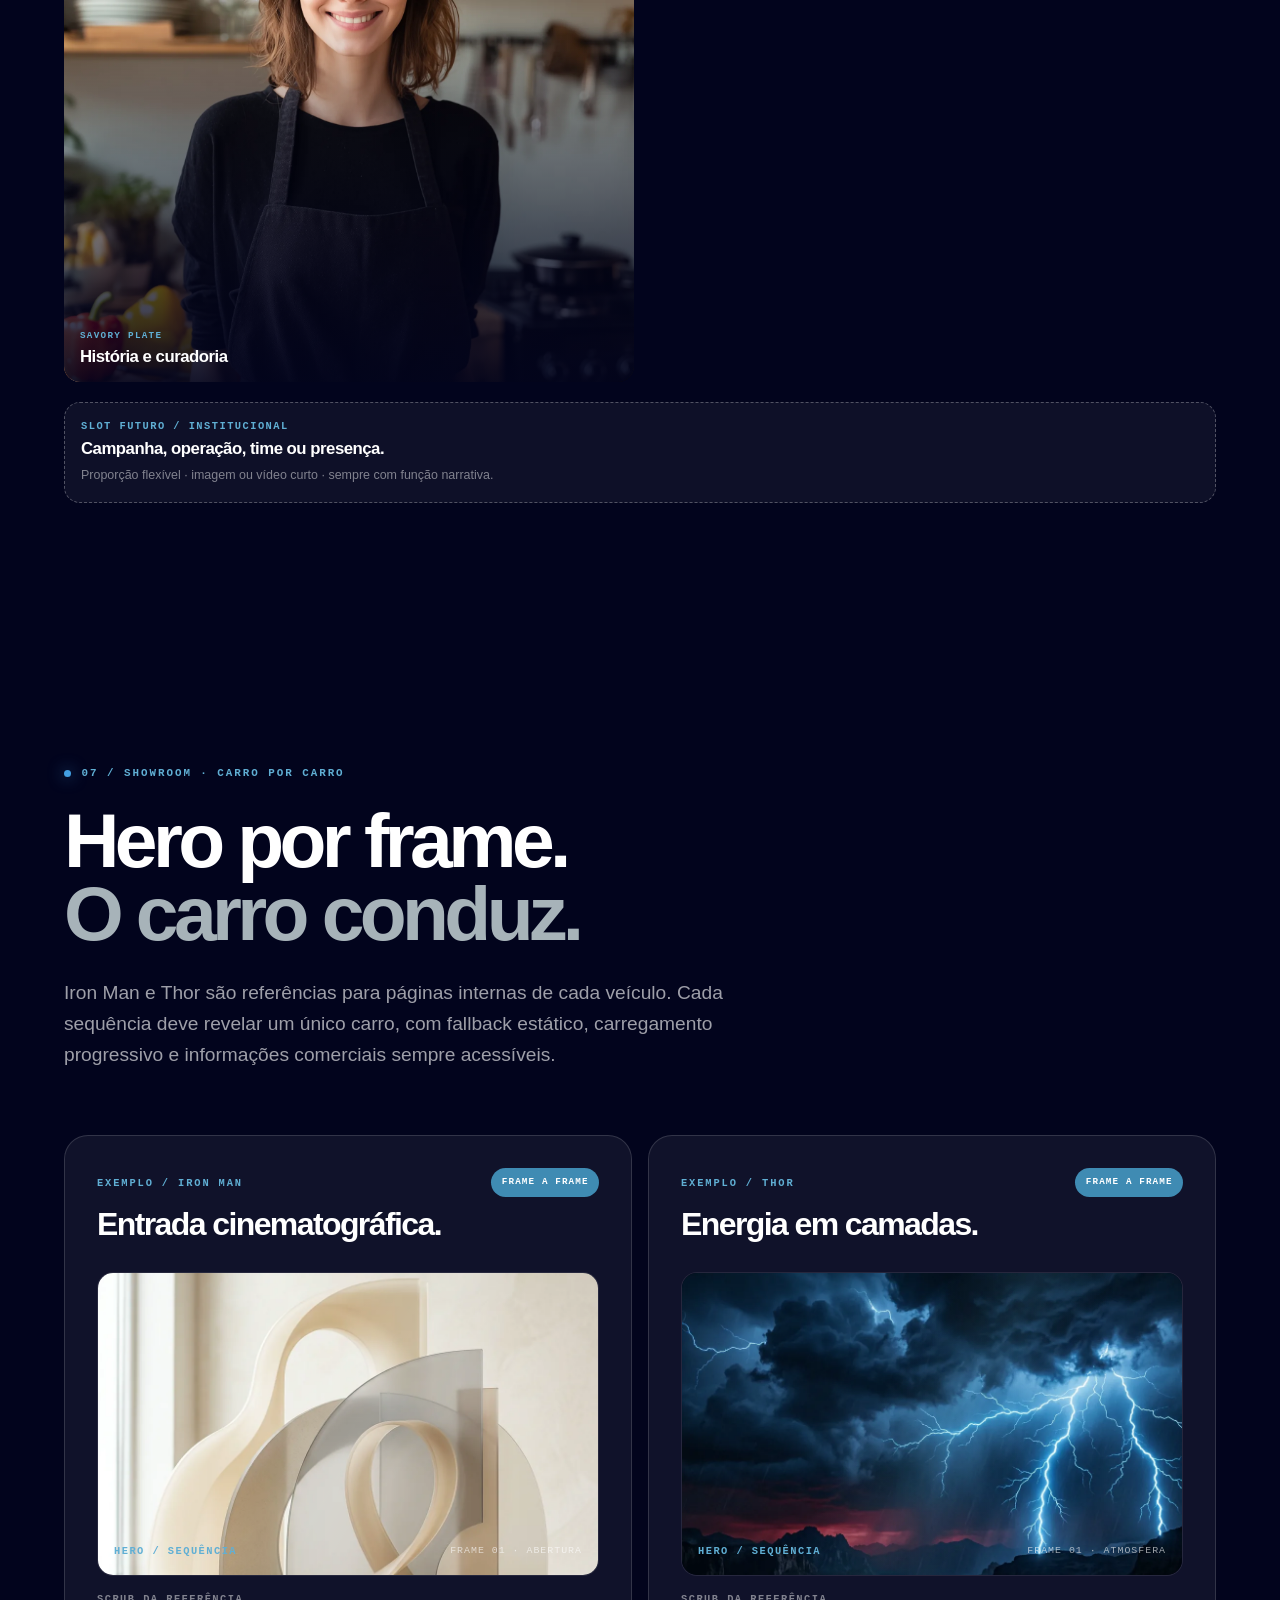
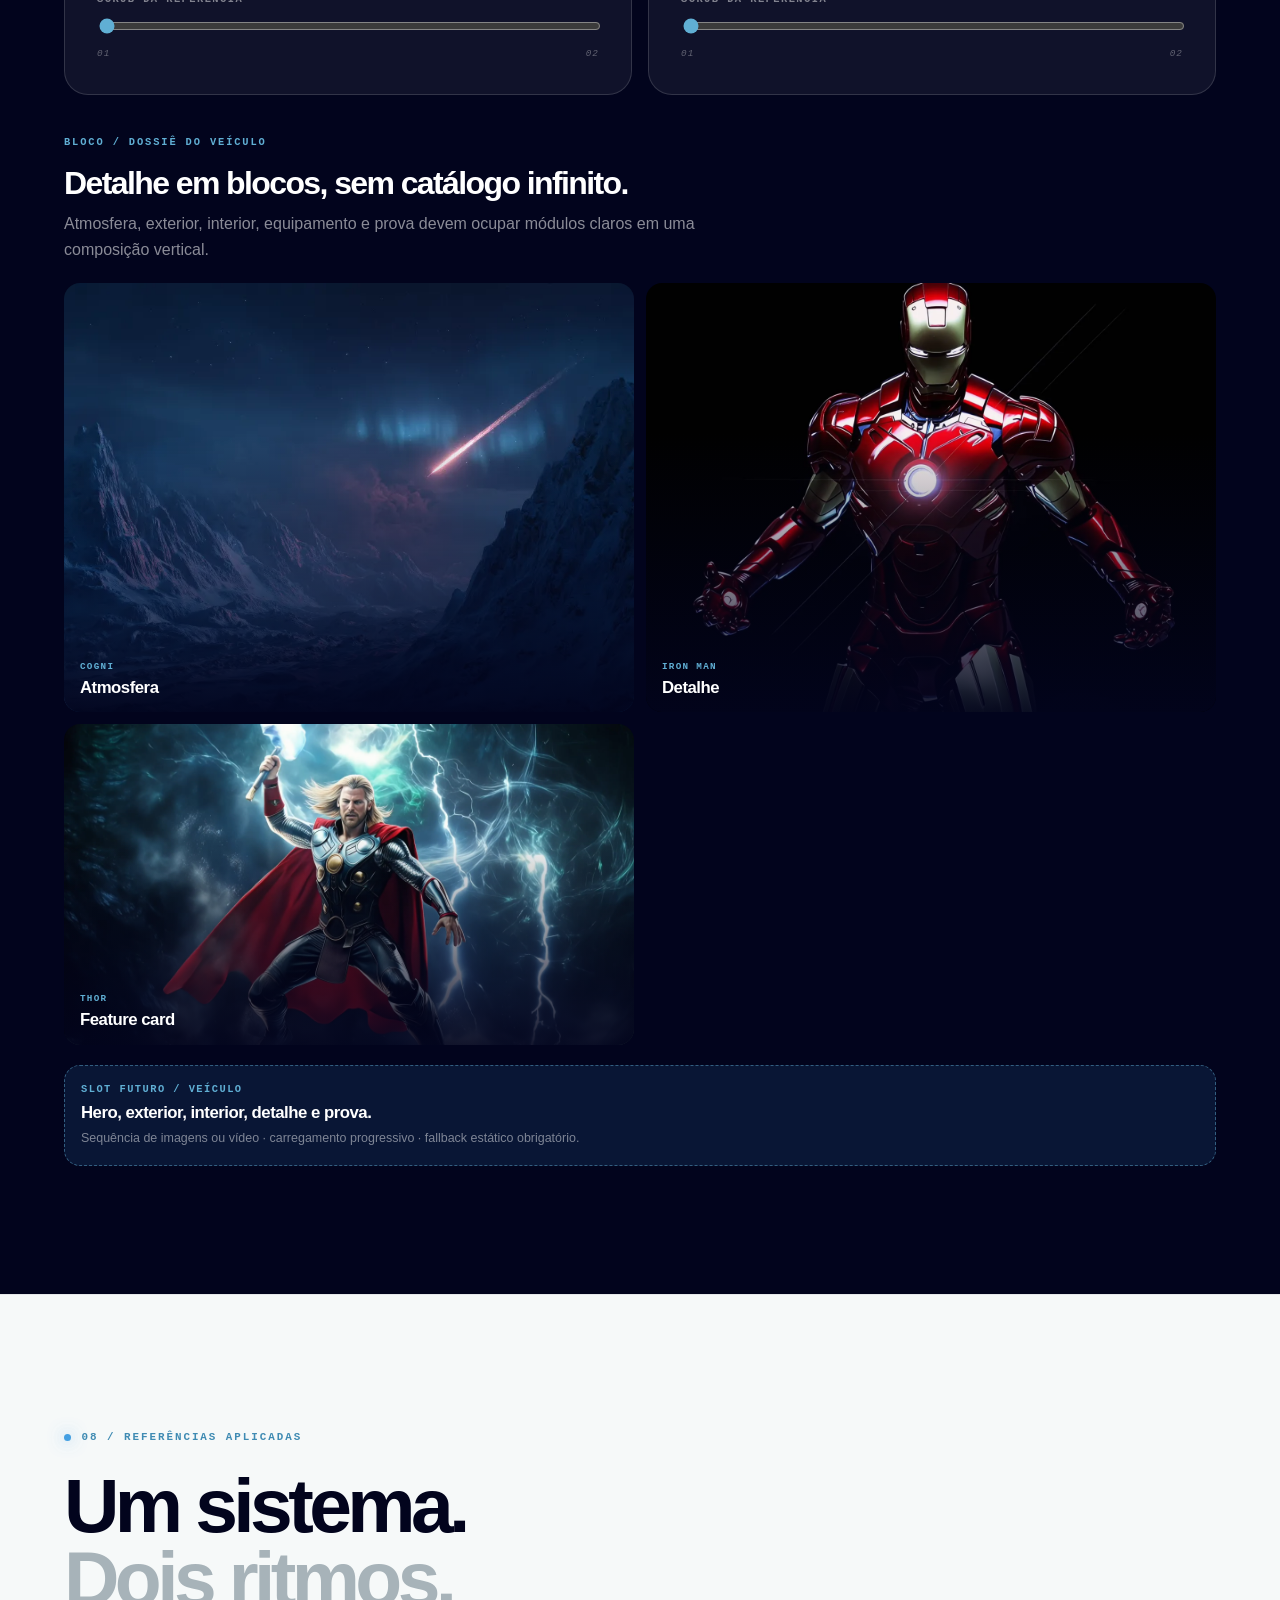
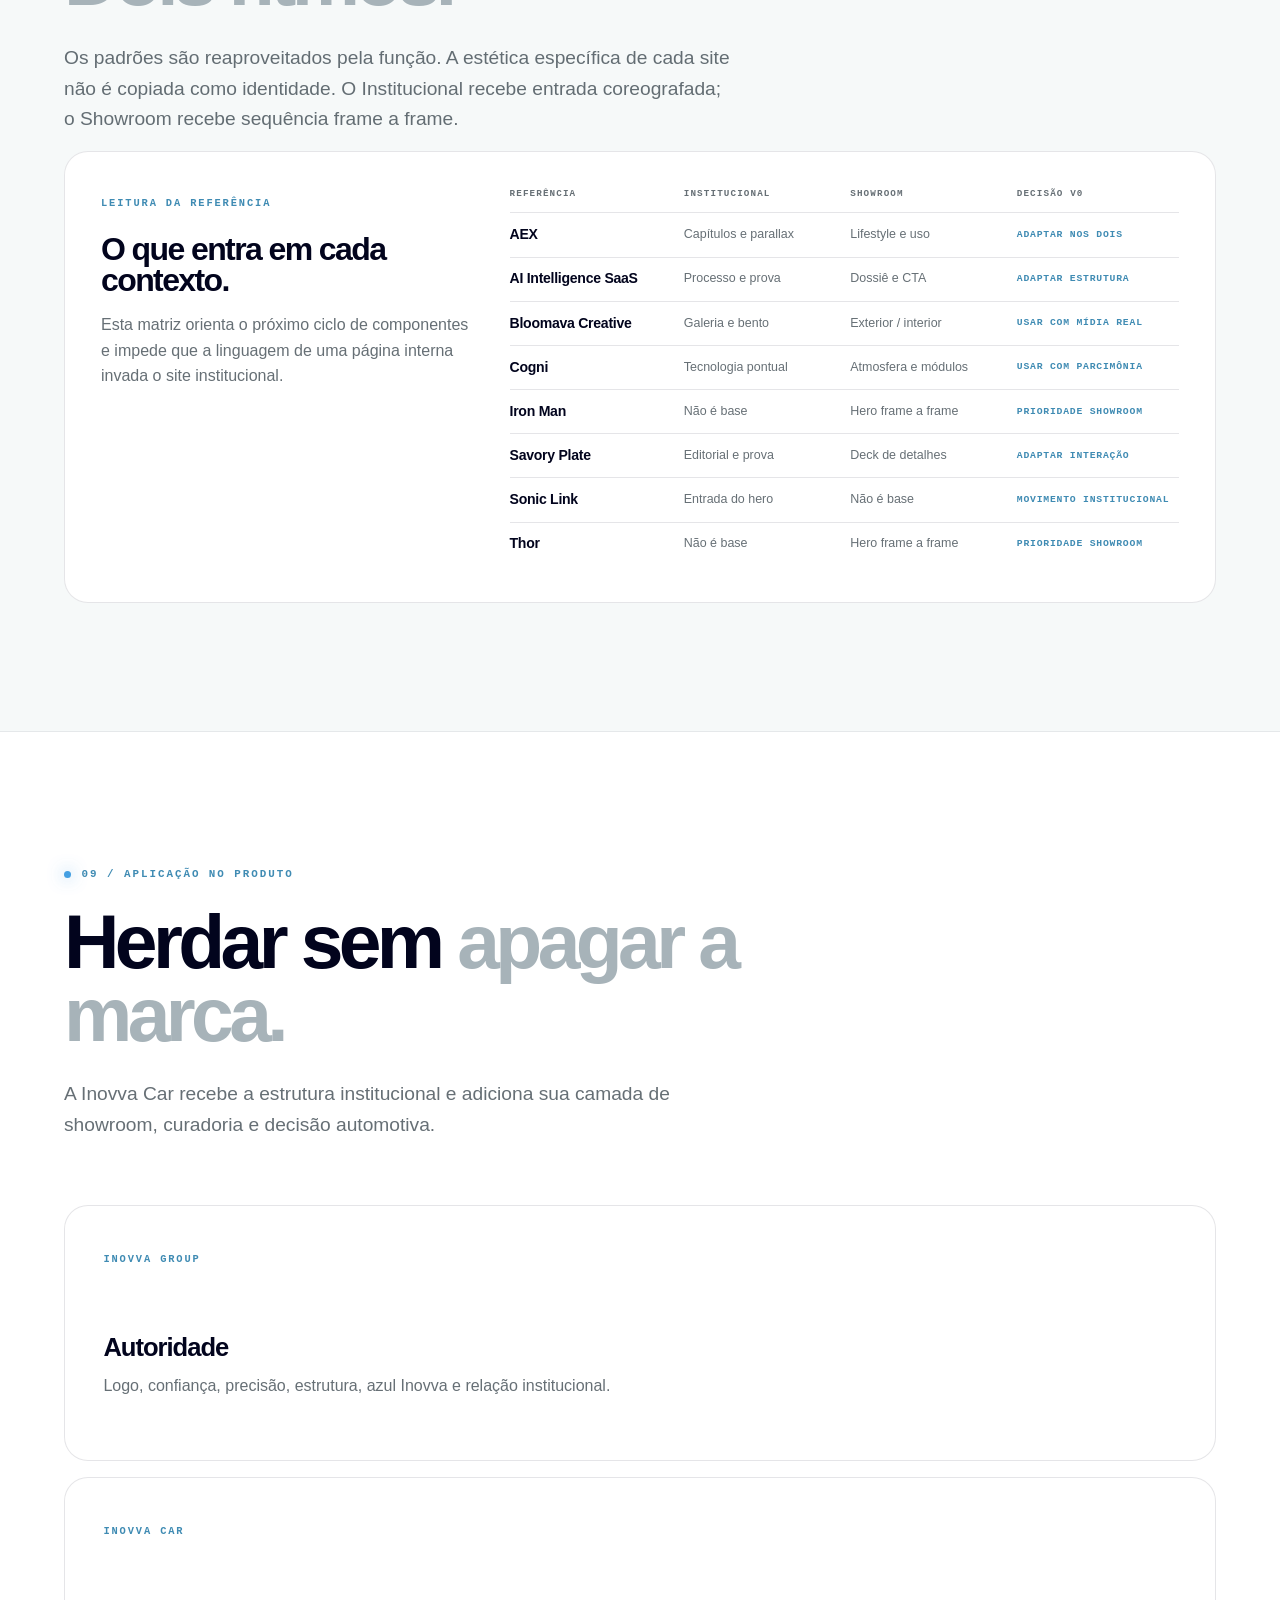
==== commit 97457cd3: "chore(design-system): reorganize references and assets" ====
--- a/design-system/index.html
+++ b/design-system/index.html
@@ -4,8 +4,8 @@
     <meta charset="utf-8" />
     <meta name="viewport" content="width=device-width, initial-scale=1" />
     <meta name="theme-color" content="#02041d" />
-    <meta name="description" content="Design System v0 da InovvaCar para guiar o site institucional e o showroom." />
-    <title>InovvaCar — Design System v0</title>
+    <meta name="description" content="Design System v0 da Inovva Car para guiar o site institucional e o showroom." />
+    <title>Inovva Car — Design System v0</title>
     <link rel="stylesheet" href="styles/tokens.css" />
     <link rel="stylesheet" href="styles/base.css" />
     <link rel="stylesheet" href="styles/components.css" />
@@ -16,8 +16,8 @@
 
     <div class="page-shell">
       <header class="site-header">
-        <a class="brand-lockup" href="#top" aria-label="InovvaCar — voltar ao início">
-          <img src="assets/brand/inovvacar-logo-claro.png" alt="InovvaCar" />
+        <a class="brand-lockup" href="#top" aria-label="Inovva Car — voltar ao início">
+          <img src="assets/brand/logo-inovvacar-claro.webp" alt="Inovva Car" />
         </a>
 
         <nav class="site-nav" aria-label="Navegação principal">
@@ -49,7 +49,7 @@
         <a href="#movimento">Movimento</a>
         <a href="#institucional">Institucional</a>
         <a href="#showroom">Showroom</a>
-        <span class="mono-label">InovvaCar · Design System v0</span>
+        <span class="mono-label">Inovva Car · Design System v0</span>
       </nav>
 
       <main id="main-content">
@@ -70,9 +70,9 @@
             <span class="hero-sonic__axis hero-sonic__axis--left" aria-hidden="true"><i></i><i></i></span>
             <span class="hero-sonic__axis hero-sonic__axis--right" aria-hidden="true"><i></i><i></i></span>
             <span class="hero-sonic__crosshair" aria-hidden="true"></span>
-            <span class="hero-sonic__sequence-label"><i></i> InovvaCar <b>/</b> Filme de introdução</span>
-
-            <div class="hero-sonic__intro-word" data-sonic-intro-word aria-hidden="true">InovvaCar.</div>
+            <span class="hero-sonic__sequence-label"><i></i> Inovva Car <b>/</b> Filme de introdução</span>
+
+            <div class="hero-sonic__intro-word" data-sonic-intro-word aria-hidden="true">Inovva Car.</div>
 
             <h1 class="hero-sonic__main-title" data-sonic-main-title>
               <span class="hero-sonic__title-chunk">Sistema</span>
@@ -84,26 +84,26 @@
 
             <div class="hero-sonic__resolve-title" data-sonic-resolve-title>
               <strong>Clareza para guiar.</strong>
-              <span>Design System v0 · InovvaCar</span>
-            </div>
-
-            <div class="hero-sonic__device" data-sonic-device aria-label="Amostra central da aplicação do Design System InovvaCar">
+              <span>Design System v0 · Inovva Car</span>
+            </div>
+
+            <div class="hero-sonic__device" data-sonic-device aria-label="Amostra central da aplicação do Design System Inovva Car">
               <div class="hero-sonic__device-notch" aria-hidden="true"></div>
               <div class="hero-sonic__device-top"><span>9:41</span><span>INOVVACAR · 00</span><span>•••</span></div>
               <div class="hero-sonic__device-head"><span class="mono-label">Fundação visual</span><strong>Mais do que<br />um carro.</strong></div>
-              <div class="hero-sonic__device-media"><img src="assets/people/maicon-crossed-arms.png" alt="Pessoa em uma composição institucional da InovvaCar" /><span>Curadoria · presença · direção</span></div>
+              <div class="hero-sonic__device-media"><img src="assets/mood/pessoa-maicon-bracos-cruzados.webp" alt="Pessoa em uma composição institucional da Inovva Car" /><span>Curadoria · presença · direção</span></div>
               <div class="hero-sonic__device-footer"><span>Estrutura antes do ornamento.</span><i>↗</i></div>
             </div>
 
             <div class="hero-sonic__cards" data-sonic-cards aria-label="Camadas visuais da composição do hero">
-              <figure class="hero-sonic__card hero-sonic__card--one"><img src="assets/references/institutional/aex-mountain.jpg" alt="Paisagem usada como referência de narrativa" /><figcaption><span>01 / Contexto</span><strong>Presença</strong></figcaption></figure>
-              <figure class="hero-sonic__card hero-sonic__card--two"><img src="assets/references/institutional/bloomava-sculpture.jpg" alt="Escultura usada como referência de composição" /><figcaption><span>02 / Forma</span><strong>Curadoria</strong></figcaption></figure>
-              <figure class="hero-sonic__card hero-sonic__card--three"><img src="assets/references/institutional/ai-intelligence-portrait.jpg" alt="Retrato usado como referência de prova humana" /><figcaption><span>03 / Prova</span><strong>Confiança</strong></figcaption></figure>
-              <figure class="hero-sonic__card hero-sonic__card--four"><img src="assets/references/institutional/savory-editorial.webp" alt="Retrato editorial usado como referência de narrativa" /><figcaption><span>04 / História</span><strong>Intenção</strong></figcaption></figure>
+              <figure class="hero-sonic__card hero-sonic__card--one"><img src="assets/references/institutional/paisagem-aex.webp" alt="Paisagem usada como referência de narrativa" /><figcaption><span>01 / Contexto</span><strong>Presença</strong></figcaption></figure>
+              <figure class="hero-sonic__card hero-sonic__card--two"><img src="assets/references/institutional/escultura-bloomava.webp" alt="Escultura usada como referência de composição" /><figcaption><span>02 / Forma</span><strong>Curadoria</strong></figcaption></figure>
+              <figure class="hero-sonic__card hero-sonic__card--three"><img src="assets/references/institutional/retrato-ai-intelligence.webp" alt="Retrato usado como referência de prova humana" /><figcaption><span>03 / Prova</span><strong>Confiança</strong></figcaption></figure>
+              <figure class="hero-sonic__card hero-sonic__card--four"><img src="assets/references/institutional/editorial-savory-plate.webp" alt="Retrato editorial usado como referência de narrativa" /><figcaption><span>04 / História</span><strong>Intenção</strong></figcaption></figure>
             </div>
 
             <div class="hero-sonic__flash" data-sonic-flash aria-hidden="true"></div>
-            <div class="hero-sonic__meta-rail"><i></i><span data-sonic-meta>Fundação visual · InovvaCar</span><button type="button" data-sonic-replay>Repetir entrada ↗</button></div>
+            <div class="hero-sonic__meta-rail"><i></i><span data-sonic-meta>Fundação visual · Inovva Car</span><button type="button" data-sonic-replay>Repetir entrada ↗</button></div>
             <div class="hero-sonic__scroll-cue" aria-hidden="true"><span>Deslize para explorar</span><i></i></div>
           </div>
         </section>
@@ -249,8 +249,8 @@
             </div>
 
             <div class="asset-card js-reveal js-reveal--delay-2">
-              <div class="asset-card__media"><img src="assets/method/kv-method.png" alt="Imagem de referência para apresentação de método" loading="lazy" /></div>
-              <div class="asset-card__copy"><span class="eyebrow">Asset / Aplicação</span><h3>Imagem com função, não como decoração.</h3><p>Assets aprovados entram para comunicar método, confiança e contexto. Na InovvaCar, imagens de veículos devem preservar o protagonismo do produto e apoiar a decisão comercial.</p></div>
+              <div class="asset-card__media"><img src="assets/mood/imagem-metodo-kv.webp" alt="Imagem de referência para apresentação de método" loading="lazy" /></div>
+              <div class="asset-card__copy"><span class="eyebrow">Asset / Aplicação</span><h3>Imagem com função, não como decoração.</h3><p>Assets aprovados entram para comunicar método, confiança e contexto. Na Inovva Car, imagens de veículos devem preservar o protagonismo do produto e apoiar a decisão comercial.</p></div>
             </div>
           </div>
         </section>
@@ -259,7 +259,7 @@
           <div class="container">
             <span class="eyebrow js-reveal">06 / Institucional · hero</span>
             <h2 class="section-heading js-reveal js-reveal--delay-1">Entrada com ritmo.<br /><span>Sem neon.</span></h2>
-            <p class="section-intro js-reveal js-reveal--delay-2">O Sonic Link entra como referência de coreografia: pulso, camadas e aparição sequenciada para conduzir a primeira dobra. A paleta continua sendo a da InovvaCar; nenhum gradiente ou cor neon da referência é herdado.</p>
+            <p class="section-intro js-reveal js-reveal--delay-2">O Sonic Link entra como referência de coreografia: pulso, camadas e aparição sequenciada para conduzir a primeira dobra. A paleta continua sendo a da Inovva Car; nenhum gradiente ou cor neon da referência é herdado.</p>
 
             <div class="entry-demo js-reveal js-reveal--delay-2" data-entry-demo>
               <div class="entry-demo__visual" aria-label="Amostra de entrada sequenciada do hero institucional">
@@ -275,10 +275,10 @@
             <div class="media-gallery media-gallery--institutional js-reveal" aria-label="Galeria de referências para o institucional">
               <div class="media-gallery__heading"><span class="card-kicker">Bloco / Narrativa e presença</span><h3>Galeria editorial em blocos.</h3><p>Recortes de AEX, Bloomava, AI Intelligence e Savory Plate orientam capítulos, prova humana e curadoria visual.</p></div>
               <div class="media-gallery__track">
-                <figure class="media-tile media-tile--large"><img src="assets/references/institutional/aex-mountain.jpg" alt="Paisagem de montanha usada como referência de narrativa editorial" loading="lazy" /><figcaption><span>AEX</span><strong>Capítulos e presença</strong></figcaption></figure>
-                <figure class="media-tile"><img src="assets/references/institutional/bloomava-sculpture.jpg" alt="Escultura abstrata em ambiente claro usada como referência de galeria" loading="lazy" /><figcaption><span>Bloomava</span><strong>Bento visual</strong></figcaption></figure>
-                <figure class="media-tile"><img src="assets/references/institutional/ai-intelligence-portrait.jpg" alt="Retrato usado como referência de prova humana" loading="lazy" /><figcaption><span>AI Intelligence</span><strong>Prova e depoimento</strong></figcaption></figure>
-                <figure class="media-tile"><img src="assets/references/institutional/savory-editorial.webp" alt="Retrato editorial usado como referência de conteúdo" loading="lazy" /><figcaption><span>Savory Plate</span><strong>História e curadoria</strong></figcaption></figure>
+                <figure class="media-tile media-tile--large"><img src="assets/references/institutional/paisagem-aex.webp" alt="Paisagem de montanha usada como referência de narrativa editorial" loading="lazy" /><figcaption><span>AEX</span><strong>Capítulos e presença</strong></figcaption></figure>
+                <figure class="media-tile"><img src="assets/references/institutional/escultura-bloomava.webp" alt="Escultura abstrata em ambiente claro usada como referência de galeria" loading="lazy" /><figcaption><span>Bloomava</span><strong>Bento visual</strong></figcaption></figure>
+                <figure class="media-tile"><img src="assets/references/institutional/retrato-ai-intelligence.webp" alt="Retrato usado como referência de prova humana" loading="lazy" /><figcaption><span>AI Intelligence</span><strong>Prova e depoimento</strong></figcaption></figure>
+                <figure class="media-tile"><img src="assets/references/institutional/editorial-savory-plate.webp" alt="Retrato editorial usado como referência de conteúdo" loading="lazy" /><figcaption><span>Savory Plate</span><strong>História e curadoria</strong></figcaption></figure>
               </div>
             </div>
 
@@ -297,8 +297,8 @@
                 <div class="sequence-panel__heading"><div><span class="card-kicker">Exemplo / Iron Man</span><h3>Entrada cinematográfica.</h3></div><span class="context-badge context-badge--blue">Frame a frame</span></div>
                 <div class="sequence-demo" data-sequence-demo data-sequence-labels="Frame 01 · abertura|Frame 02 · aproximação">
                   <div class="sequence-demo__stage">
-                    <img class="sequence-demo__frame is-active" data-sequence-frame src="assets/references/showroom/iron-man-hero.png" alt="Referência de abertura para hero interno de showroom" />
-                    <img class="sequence-demo__frame" data-sequence-frame src="assets/references/showroom/iron-man-frame.jpg" alt="Referência de frame intermediário para hero interno de showroom" />
+                    <img class="sequence-demo__frame is-active" data-sequence-frame src="assets/references/showroom/heroi-iron-man.webp" alt="Referência de abertura para hero interno de showroom" />
+                    <img class="sequence-demo__frame" data-sequence-frame src="assets/references/showroom/quadro-iron-man.webp" alt="Referência de frame intermediário para hero interno de showroom" />
                     <div class="sequence-demo__hud"><span class="mono-label">Hero / sequência</span><span data-sequence-output>Frame 01 · abertura</span></div>
                   </div>
                   <label class="sequence-demo__range"><span class="mono-label">Scrub da referência</span><input type="range" min="0" max="1" step="1" value="0" data-sequence-range aria-label="Controlar amostra de sequência Iron Man" /><span class="sequence-demo__ticks" aria-hidden="true"><i>01</i><i>02</i></span></label>
@@ -309,8 +309,8 @@
                 <div class="sequence-panel__heading"><div><span class="card-kicker">Exemplo / Thor</span><h3>Energia em camadas.</h3></div><span class="context-badge context-badge--blue">Frame a frame</span></div>
                 <div class="sequence-demo" data-sequence-demo data-sequence-labels="Frame 01 · atmosfera|Frame 02 · detalhe">
                   <div class="sequence-demo__stage">
-                    <img class="sequence-demo__frame is-active" data-sequence-frame src="assets/references/showroom/thor-storm.png" alt="Referência de atmosfera para hero interno de showroom" />
-                    <img class="sequence-demo__frame" data-sequence-frame src="assets/references/showroom/thor-frame.jpg" alt="Referência de detalhe para hero interno de showroom" />
+                    <img class="sequence-demo__frame is-active" data-sequence-frame src="assets/references/showroom/atmosfera-thor.webp" alt="Referência de atmosfera para hero interno de showroom" />
+                    <img class="sequence-demo__frame" data-sequence-frame src="assets/references/showroom/quadro-thor.webp" alt="Referência de detalhe para hero interno de showroom" />
                     <div class="sequence-demo__hud"><span class="mono-label">Hero / sequência</span><span data-sequence-output>Frame 01 · atmosfera</span></div>
                   </div>
                   <label class="sequence-demo__range"><span class="mono-label">Scrub da referência</span><input type="range" min="0" max="1" step="1" value="0" data-sequence-range aria-label="Controlar amostra de sequência Thor" /><span class="sequence-demo__ticks" aria-hidden="true"><i>01</i><i>02</i></span></label>
@@ -321,9 +321,9 @@
             <div class="media-gallery media-gallery--compact js-reveal" aria-label="Galeria de referências para showroom">
               <div class="media-gallery__heading"><span class="card-kicker">Bloco / Dossiê do veículo</span><h3>Detalhe em blocos, sem catálogo infinito.</h3><p>Atmosfera, exterior, interior, equipamento e prova devem ocupar módulos claros em uma composição vertical.</p></div>
               <div class="media-gallery__track">
-                <figure class="media-tile"><img src="assets/references/showroom/cogni-cinematic.webp" alt="Paisagem cinematográfica usada como referência de atmosfera para showroom" loading="lazy" /><figcaption><span>Cogni</span><strong>Atmosfera</strong></figcaption></figure>
-                <figure class="media-tile"><img src="assets/references/showroom/iron-man-frame.jpg" alt="Frame usado como referência de detalhe de veículo" loading="lazy" /><figcaption><span>Iron Man</span><strong>Detalhe</strong></figcaption></figure>
-                <figure class="media-tile"><img src="assets/references/showroom/thor-frame.jpg" alt="Frame usado como referência de feature card de veículo" loading="lazy" /><figcaption><span>Thor</span><strong>Feature card</strong></figcaption></figure>
+                <figure class="media-tile"><img src="assets/references/showroom/atmosfera-cogni.webp" alt="Paisagem cinematográfica usada como referência de atmosfera para showroom" loading="lazy" /><figcaption><span>Cogni</span><strong>Atmosfera</strong></figcaption></figure>
+                <figure class="media-tile"><img src="assets/references/showroom/quadro-iron-man.webp" alt="Frame usado como referência de detalhe de veículo" loading="lazy" /><figcaption><span>Iron Man</span><strong>Detalhe</strong></figcaption></figure>
+                <figure class="media-tile"><img src="assets/references/showroom/quadro-thor.webp" alt="Frame usado como referência de feature card de veículo" loading="lazy" /><figcaption><span>Thor</span><strong>Feature card</strong></figcaption></figure>
               </div>
             </div>
 
@@ -358,10 +358,10 @@
           <div class="container">
             <span class="eyebrow js-reveal">09 / Aplicação no produto</span>
             <h2 class="section-heading js-reveal js-reveal--delay-1">Herdar sem <span>apagar a marca.</span></h2>
-            <p class="section-intro js-reveal js-reveal--delay-2">A InovvaCar recebe a estrutura institucional e adiciona sua camada de showroom, curadoria e decisão automotiva.</p>
+            <p class="section-intro js-reveal js-reveal--delay-2">A Inovva Car recebe a estrutura institucional e adiciona sua camada de showroom, curadoria e decisão automotiva.</p>
             <div class="inheritance-grid">
               <article class="token-card js-reveal"><span class="card-kicker">Inovva Group</span><h3>Autoridade</h3><p>Logo, confiança, precisão, estrutura, azul Inovva e relação institucional.</p></article>
-              <article class="token-card js-reveal js-reveal--delay-1"><span class="card-kicker">InovvaCar</span><h3>Desejo + decisão</h3><p>Curadoria, veículos, compra, locação, consórcio, troca e próximos capítulos.</p></article>
+              <article class="token-card js-reveal js-reveal--delay-1"><span class="card-kicker">Inovva Car</span><h3>Desejo + decisão</h3><p>Curadoria, veículos, compra, locação, consórcio, troca e próximos capítulos.</p></article>
               <article class="token-card js-reveal js-reveal--delay-2"><span class="card-kicker">Próxima camada</span><h3>Showroom</h3><p>Scenes 01–03 das páginas do showroom, coleções Signature, Selection, Business e Delivered.</p></article>
             </div>
           </div>
@@ -379,7 +379,7 @@
       <footer class="footer">
         <div class="container">
           <div class="footer-top">
-            <div><img class="footer-logo" src="assets/brand/inovvacar-logo-claro.png" alt="InovvaCar" /><p class="footer-note">InovvaCar · Design System v0</p></div>
+            <div><img class="footer-logo" src="assets/brand/logo-inovvacar-claro.webp" alt="Inovva Car" /><p class="footer-note">Inovva Car · Design System v0</p></div>
             <nav class="footer-links" aria-label="Navegação do rodapé"><a href="#tipografia">Tipografia</a><a href="#cores">Cores</a><a href="#componentes">Componentes</a><a href="#movimento">Movimento</a><a href="#institucional">Institucional</a><a href="#showroom">Showroom</a></nav>
           </div>
           <div class="footer-bottom"><span>Estrutura · Clareza · Estratégia · Execução</span><span>Fundação local · sem dependências externas</span></div>
